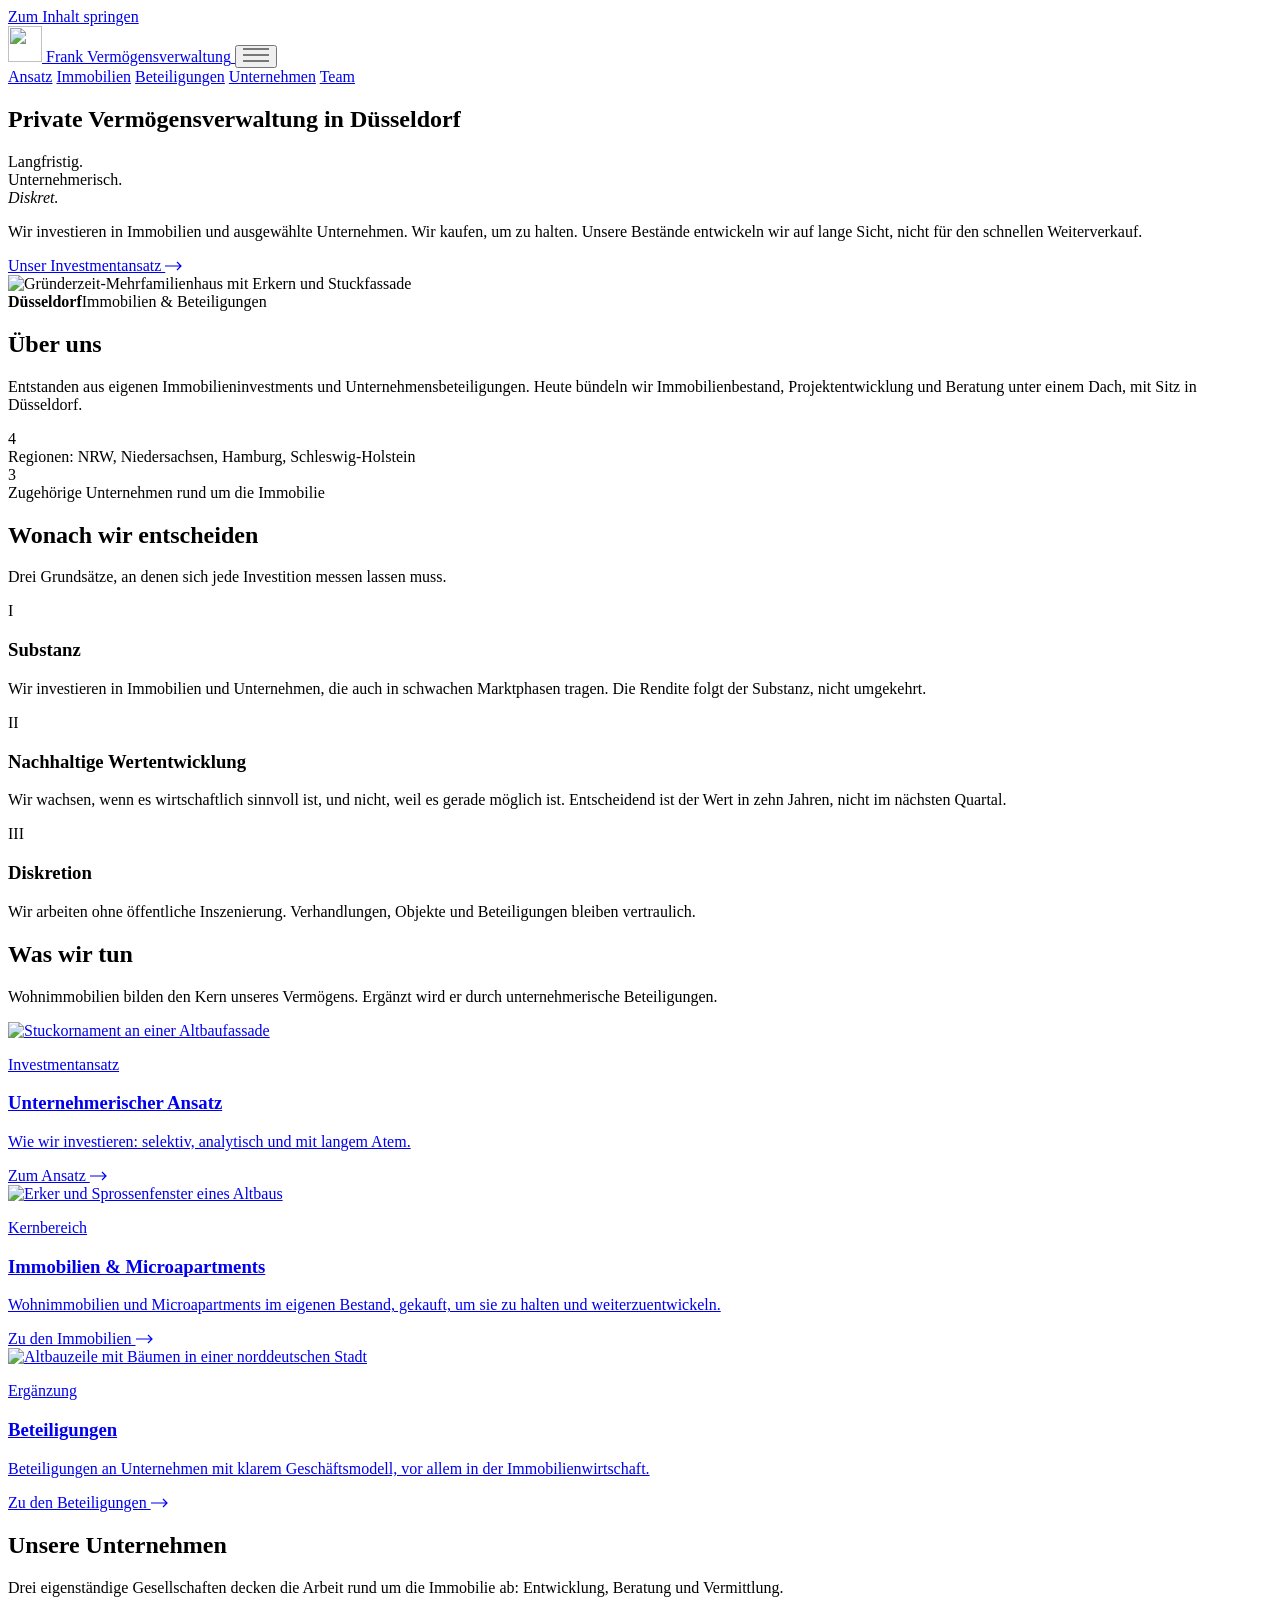
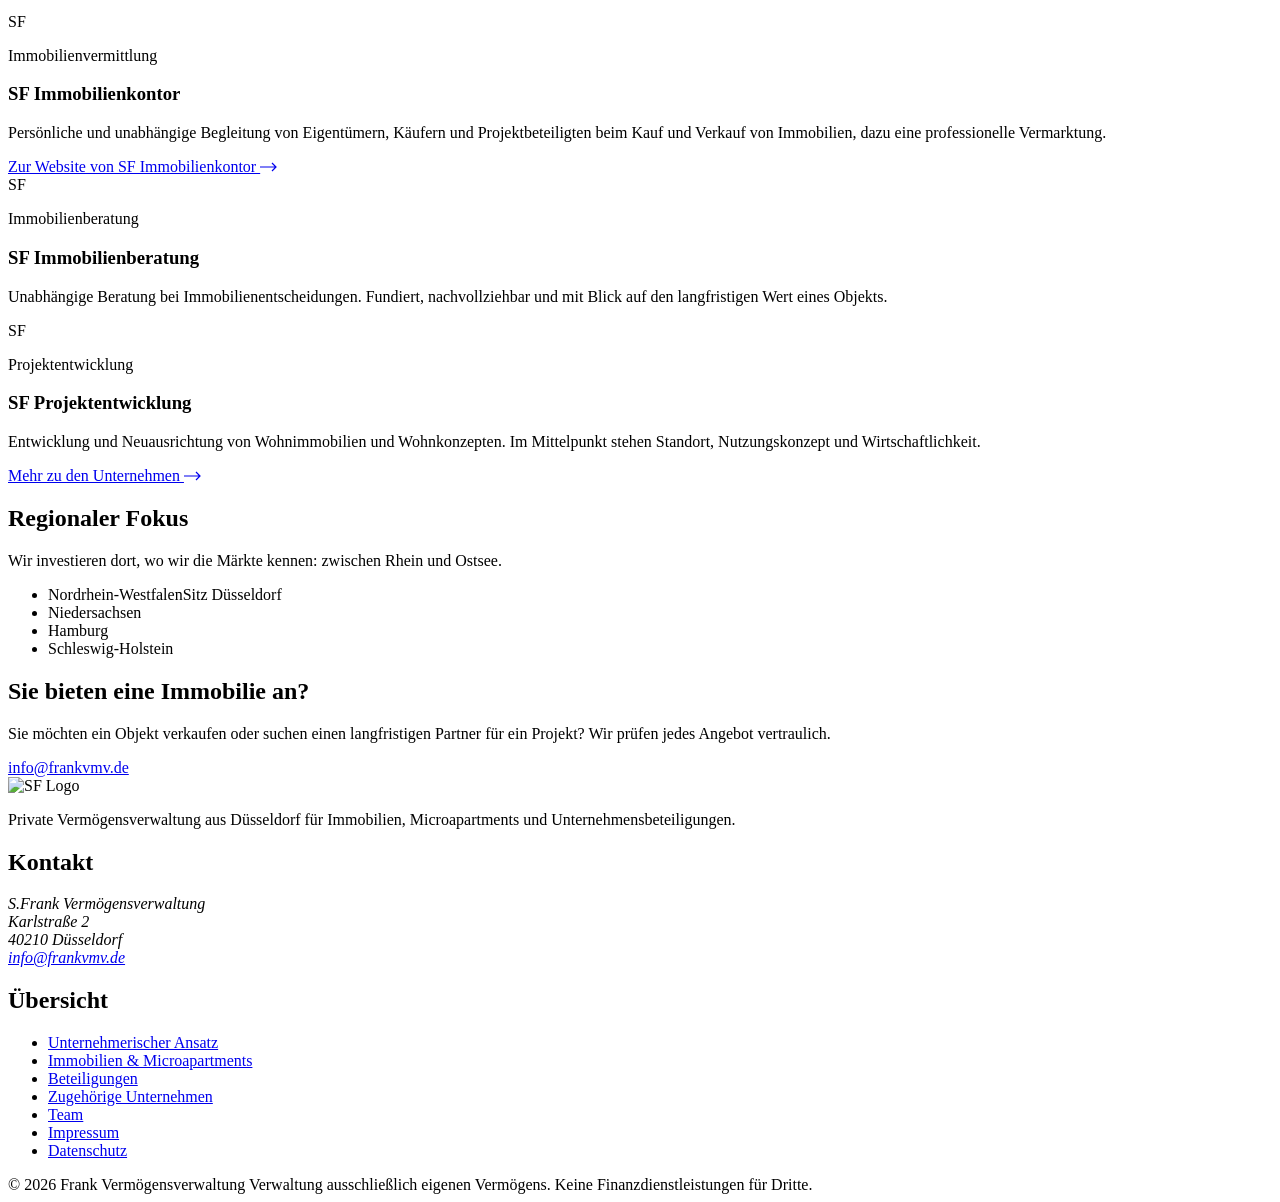
==== index.html @ b0c36eb3 "Add files via upload" ====
<!DOCTYPE html>
<html lang="de">
<head>
  <meta charset="UTF-8">
  <meta name="viewport" content="width=device-width, initial-scale=1">
  <title>Private Vermögensverwaltung Düsseldorf | Frank Vermögensverwaltung</title>
  <meta name="description" content="Private Vermögensverwaltung aus Düsseldorf: Wir investieren langfristig in Immobilien, Microapartments und Beteiligungen in NRW, Hamburg und Norddeutschland.">
  <meta name="robots" content="index, follow">
  <link rel="canonical" href="https://www.frankvmv.de/">
  <meta property="og:type" content="website">
  <meta property="og:locale" content="de_DE">
  <meta property="og:title" content="Private Vermögensverwaltung Düsseldorf | Frank Vermögensverwaltung">
  <meta property="og:description" content="Private Vermögensverwaltung aus Düsseldorf: Wir investieren langfristig in Immobilien, Microapartments und Beteiligungen in NRW, Hamburg und Norddeutschland.">
  <meta property="og:url" content="https://www.frankvmv.de/">
  <meta property="og:image" content="https://www.frankvmv.de/assets/og-image.jpg">
  <meta property="og:site_name" content="Frank Vermögensverwaltung">
  <meta name="twitter:card" content="summary_large_image">
  <link rel="icon" type="image/png" sizes="32x32" href="favicon-32.png">
  <link rel="apple-touch-icon" href="apple-touch-icon.png">
  <meta name="theme-color" content="#f7f4ef">
  <link rel="preload" href="fonts/CormorantGaramond-normal-400-latin.woff2" as="font" type="font/woff2" crossorigin>
  <link rel="preload" href="fonts/WorkSans-normal-300-600-latin.woff2" as="font" type="font/woff2" crossorigin>
  <link rel="stylesheet" href="css/fonts.css">
  <link rel="stylesheet" href="css/style.css">
  <script>document.documentElement.classList.add('js')</script>
<script type="application/ld+json">
{
  "@context": "https://schema.org",
  "@type": "Organization",
  "@id": "https://www.frankvmv.de/#organization",
  "name": "Frank Vermögensverwaltung",
  "legalName": "S.Frank Vermögensverwaltung",
  "url": "https://www.frankvmv.de/",
  "logo": "https://www.frankvmv.de/assets/logo-sf.png",
  "email": "info@frankvmv.de",
  "description": "Private Vermögensverwaltung aus Düsseldorf mit Fokus auf Immobilien, Microapartments und Unternehmensbeteiligungen.",
  "address": {"@type": "PostalAddress", "streetAddress": "Karlstraße 2", "postalCode": "40210", "addressLocality": "Düsseldorf", "addressRegion": "Nordrhein-Westfalen", "addressCountry": "DE"},
  "areaServed": ["Nordrhein-Westfalen", "Niedersachsen", "Hamburg", "Schleswig-Holstein"],
  "founder": {"@type": "Person", "name": "Sebastian Frank", "jobTitle": "Inhaber"},
  "subOrganization": [
    {"@type": "Organization", "name": "SF Immobilienkontor", "url": "https://www.sfimmobilienkontor.de"},
    {"@type": "Organization", "name": "SF Immobilienberatung"},
    {"@type": "Organization", "name": "SF Projektentwicklung"}
  ],
  "knowsAbout": ["Immobilien", "Microapartments", "Wohnimmobilien", "Projektentwicklung", "Unternehmensbeteiligungen"]
}
</script>
</head>
<body>
<a class="skip" href="#inhalt">Zum Inhalt springen</a>
<header class="header">
  <div class="container header__inner">
    <a class="brand" href="index.html" aria-label="Frank Vermögensverwaltung – Startseite">
      <img src="assets/logo-sf.png" alt="" width="34" height="36">
      <span>Frank Vermögensverwaltung</span>
    </a>
    <button class="nav-toggle" aria-controls="nav" aria-expanded="false" aria-label="Menü öffnen">
      <svg width="26" height="14" viewBox="0 0 26 14" fill="none" aria-hidden="true"><path d="M0 1h26M0 7h26M0 13h26" stroke="currentColor" stroke-width="1.2"/></svg>
    </button>
    <nav class="nav" id="nav" aria-label="Hauptnavigation">
        <a href="unternehmerischer-ansatz.html">Ansatz</a>
        <a href="immobilien.html">Immobilien</a>
        <a href="beteiligungen.html">Beteiligungen</a>
        <a href="unternehmen.html">Unternehmen</a>
        <a href="team.html">Team</a>
    </nav>
  </div>
</header>
<main id="inhalt">
<section class="hero">
  <div class="container hero__grid">
    <div>
      <h1 class="eyebrow hero__kicker">Private Vermögensverwaltung in Düsseldorf</h1>
      <p class="hero__title">Langfristig.<br>Unternehmerisch.<br><em>Diskret.</em></p>
      <p class="hero__lead">Wir investieren in Immobilien und ausgewählte Unternehmen. Wir kaufen, um zu halten. Unsere Bestände entwickeln wir auf lange Sicht, nicht für den schnellen Weiterverkauf.</p>
      <a class="link-arrow" href="unternehmerischer-ansatz.html">Unser Investmentansatz <svg width="18" height="10" viewBox="0 0 18 10" fill="none" aria-hidden="true"><path d="M0 5h16M12 1l4 4-4 4" stroke="currentColor" stroke-width="1.2"/></svg></a>
    </div>
    <div class="hero__media">
      <picture><source srcset="assets/fassade.webp" type="image/webp"><img src="assets/fassade.jpg" alt="Gründerzeit-Mehrfamilienhaus mit Erkern und Stuckfassade" width="1400" height="2100" loading="eager" fetchpriority="high" decoding="async"></picture>
      <div class="hero__caption"><strong>Düsseldorf</strong><span>Immobilien &amp; Beteiligungen</span></div>
    </div>
  </div>
</section>

<section class="section section--border">
  <div class="container">
    <div class="split">
      <div class="split__aside"><h2 class="eyebrow">Über uns</h2></div>
      <div class="reveal">
        <p class="statement">Entstanden aus eigenen Immobilieninvestments und Unternehmensbeteiligungen. Heute bündeln wir Immobilienbestand, Projektentwicklung und Beratung unter einem Dach, mit Sitz in Düsseldorf.</p>
        <div class="facts facts--2">
          <div class="fact"><div class="fact__value">4</div><div class="fact__label">Regionen: NRW, Niedersachsen, Hamburg, Schleswig-Holstein</div></div>
          <div class="fact"><div class="fact__value">3</div><div class="fact__label">Zugehörige Unternehmen rund um die Immobilie</div></div>
        </div>
      </div>
    </div>
  </div>
</section>

<section class="section section--offset">
  <div class="container">
    <div class="section-head">
      <h2>Wonach wir entscheiden</h2>
      <p>Drei Grundsätze, an denen sich jede Investition messen lassen muss.</p>
    </div>
    <div class="principles">
      <div class="principle reveal"><span class="principle__no">I</span><h3>Substanz</h3><p>Wir investieren in Immobilien und Unternehmen, die auch in schwachen Marktphasen tragen. Die Rendite folgt der Substanz, nicht umgekehrt.</p></div>
      <div class="principle reveal"><span class="principle__no">II</span><h3>Nachhaltige Wertentwicklung</h3><p>Wir wachsen, wenn es wirtschaftlich sinnvoll ist, und nicht, weil es gerade möglich ist. Entscheidend ist der Wert in zehn Jahren, nicht im nächsten Quartal.</p></div>
      <div class="principle reveal"><span class="principle__no">III</span><h3>Diskretion</h3><p>Wir arbeiten ohne öffentliche Inszenierung. Verhandlungen, Objekte und Beteiligungen bleiben vertraulich.</p></div>
    </div>
  </div>
</section>

<section class="section">
  <div class="container">
    <div class="section-head">
      <h2>Was wir tun</h2>
      <p>Wohnimmobilien bilden den Kern unseres Vermögens. Ergänzt wird er durch unternehmerische Beteiligungen.</p>
    </div>
    <div class="areas">
      <a class="area reveal" href="unternehmerischer-ansatz.html">
        <div class="area__img"><picture><source srcset="assets/detail-ornament.webp" type="image/webp"><img src="assets/detail-ornament.jpg" alt="Stuckornament an einer Altbaufassade" width="1100" height="1375" loading="lazy" decoding="async"></picture></div>
        <p class="area__meta">Investmentansatz</p>
        <h3>Unternehmerischer Ansatz</h3>
        <p>Wie wir investieren: selektiv, analytisch und mit langem Atem.</p>
        <span class="link-arrow">Zum Ansatz <svg width="18" height="10" viewBox="0 0 18 10" fill="none" aria-hidden="true"><path d="M0 5h16M12 1l4 4-4 4" stroke="currentColor" stroke-width="1.2"/></svg></span>
      </a>
      <a class="area reveal" href="immobilien.html">
        <div class="area__img"><picture><source srcset="assets/detail-erker.webp" type="image/webp"><img src="assets/detail-erker.jpg" alt="Erker und Sprossenfenster eines Altbaus" width="1100" height="1375" loading="lazy" decoding="async"></picture></div>
        <p class="area__meta">Kernbereich</p>
        <h3>Immobilien &amp; Microapartments</h3>
        <p>Wohnimmobilien und Microapartments im eigenen Bestand, gekauft, um sie zu halten und weiterzuentwickeln.</p>
        <span class="link-arrow">Zu den Immobilien <svg width="18" height="10" viewBox="0 0 18 10" fill="none" aria-hidden="true"><path d="M0 5h16M12 1l4 4-4 4" stroke="currentColor" stroke-width="1.2"/></svg></span>
      </a>
      <a class="area reveal" href="beteiligungen.html">
        <div class="area__img"><picture><source srcset="assets/detail-baum.webp" type="image/webp"><img src="assets/detail-baum.jpg" alt="Altbauzeile mit Bäumen in einer norddeutschen Stadt" width="900" height="1560" loading="lazy" decoding="async"></picture></div>
        <p class="area__meta">Ergänzung</p>
        <h3>Beteiligungen</h3>
        <p>Beteiligungen an Unternehmen mit klarem Geschäftsmodell, vor allem in der Immobilienwirtschaft.</p>
        <span class="link-arrow">Zu den Beteiligungen <svg width="18" height="10" viewBox="0 0 18 10" fill="none" aria-hidden="true"><path d="M0 5h16M12 1l4 4-4 4" stroke="currentColor" stroke-width="1.2"/></svg></span>
      </a>
    </div>
  </div>
</section>

<section class="section section--offset">
  <div class="container">
    <div class="section-head">
      <h2>Unsere Unternehmen</h2>
      <p>Drei eigenständige Gesellschaften decken die Arbeit rund um die Immobilie ab: Entwicklung, Beratung und Vermittlung.</p>
    </div>
    <div class="companies">
      <article class="company reveal">
        <div class="company__mark" aria-hidden="true">SF</div>
        <p class="company__field">Immobilienvermittlung</p>
        <h3>SF Immobilienkontor</h3>
        <p>Persönliche und unabhängige Begleitung von Eigentümern, Käufern und Projektbeteiligten beim Kauf und Verkauf von Immobilien, dazu eine professionelle Vermarktung.</p>
        <a class="link-arrow" style="margin-top:var(--space-6);align-self:flex-start" href="https://www.sfimmobilienkontor.de" target="_blank" rel="noopener">Zur Website von SF Immobilienkontor <svg width="18" height="10" viewBox="0 0 18 10" fill="none" aria-hidden="true"><path d="M0 5h16M12 1l4 4-4 4" stroke="currentColor" stroke-width="1.2"/></svg></a>
      </article>
      <article class="company reveal">
        <div class="company__mark" aria-hidden="true">SF</div>
        <p class="company__field">Immobilienberatung</p>
        <h3>SF Immobilienberatung</h3>
        <p>Unabhängige Beratung bei Immobilienentscheidungen. Fundiert, nachvollziehbar und mit Blick auf den langfristigen Wert eines Objekts.</p>
      </article>
      <article class="company reveal">
        <div class="company__mark" aria-hidden="true">SF</div>
        <p class="company__field">Projektentwicklung</p>
        <h3>SF Projektentwicklung</h3>
        <p>Entwicklung und Neuausrichtung von Wohnimmobilien und Wohnkonzepten. Im Mittelpunkt stehen Standort, Nutzungskonzept und Wirtschaftlichkeit.</p>
      </article>
    </div>
    <p style="margin-top:var(--space-10)"><a class="link-arrow" href="unternehmen.html">Mehr zu den Unternehmen <svg width="18" height="10" viewBox="0 0 18 10" fill="none" aria-hidden="true"><path d="M0 5h16M12 1l4 4-4 4" stroke="currentColor" stroke-width="1.2"/></svg></a></p>
  </div>
</section>

<section class="section">
  <div class="container">
    <div class="split">
      <div class="split__aside"><div class="sticky"><h2 class="eyebrow">Regionaler Fokus</h2><p class="statement" style="font-size:var(--text-lg)">Wir investieren dort, wo wir die Märkte kennen: zwischen Rhein und Ostsee.</p></div></div>
      <ul class="regions reveal">
        <li><span>Nordrhein-Westfalen</span><span>Sitz Düsseldorf</span></li>
        <li><span>Niedersachsen</span><span></span></li>
        <li><span>Hamburg</span><span></span></li>
        <li><span>Schleswig-Holstein</span><span></span></li>
      </ul>
    </div>
  </div>
</section>

<section class="section section--ink">
  <div class="container cta">
    <div>
      <h2>Sie bieten eine Immobilie an?</h2>
      <p>Sie möchten ein Objekt verkaufen oder suchen einen langfristigen Partner für ein Projekt? Wir prüfen jedes Angebot vertraulich.</p>
    </div>
    <a class="btn" href="mailto:info@frankvmv.de?subject=Immobilienangebot">info@frankvmv.de</a>
  </div>
</section>
</main>
<footer class="footer">
  <div class="container">
    <div class="footer__top">
      <div class="footer__brand">
        <img src="assets/logo-sf-white.png" alt="SF Logo" width="46" height="49">
        <p>Private Vermögensverwaltung aus Düsseldorf für Immobilien, Microapartments und Unternehmensbeteiligungen.</p>
      </div>
      <div>
        <h2>Kontakt</h2>
        <address>S.Frank Vermögensverwaltung<br>Karlstraße 2<br>40210 Düsseldorf<br><a href="mailto:info@frankvmv.de">info@frankvmv.de</a></address>
      </div>
      <div>
        <h2>Übersicht</h2>
        <ul>
          <li><a href="unternehmerischer-ansatz.html">Unternehmerischer Ansatz</a></li>
          <li><a href="immobilien.html">Immobilien &amp; Microapartments</a></li>
          <li><a href="beteiligungen.html">Beteiligungen</a></li>
          <li><a href="unternehmen.html">Zugehörige Unternehmen</a></li>
          <li><a href="team.html">Team</a></li>
          <li><a href="impressum.html">Impressum</a></li>
          <li><a href="datenschutz.html">Datenschutz</a></li>
        </ul>
      </div>
    </div>
    <div class="footer__bottom">
      <span>© 2026 Frank Vermögensverwaltung</span>
      <span>Verwaltung ausschließlich eigenen Vermögens. Keine Finanzdienstleistungen für Dritte.</span>
    </div>
  </div>
</footer>
<script src="js/main.js" defer></script>
</body>
</html>
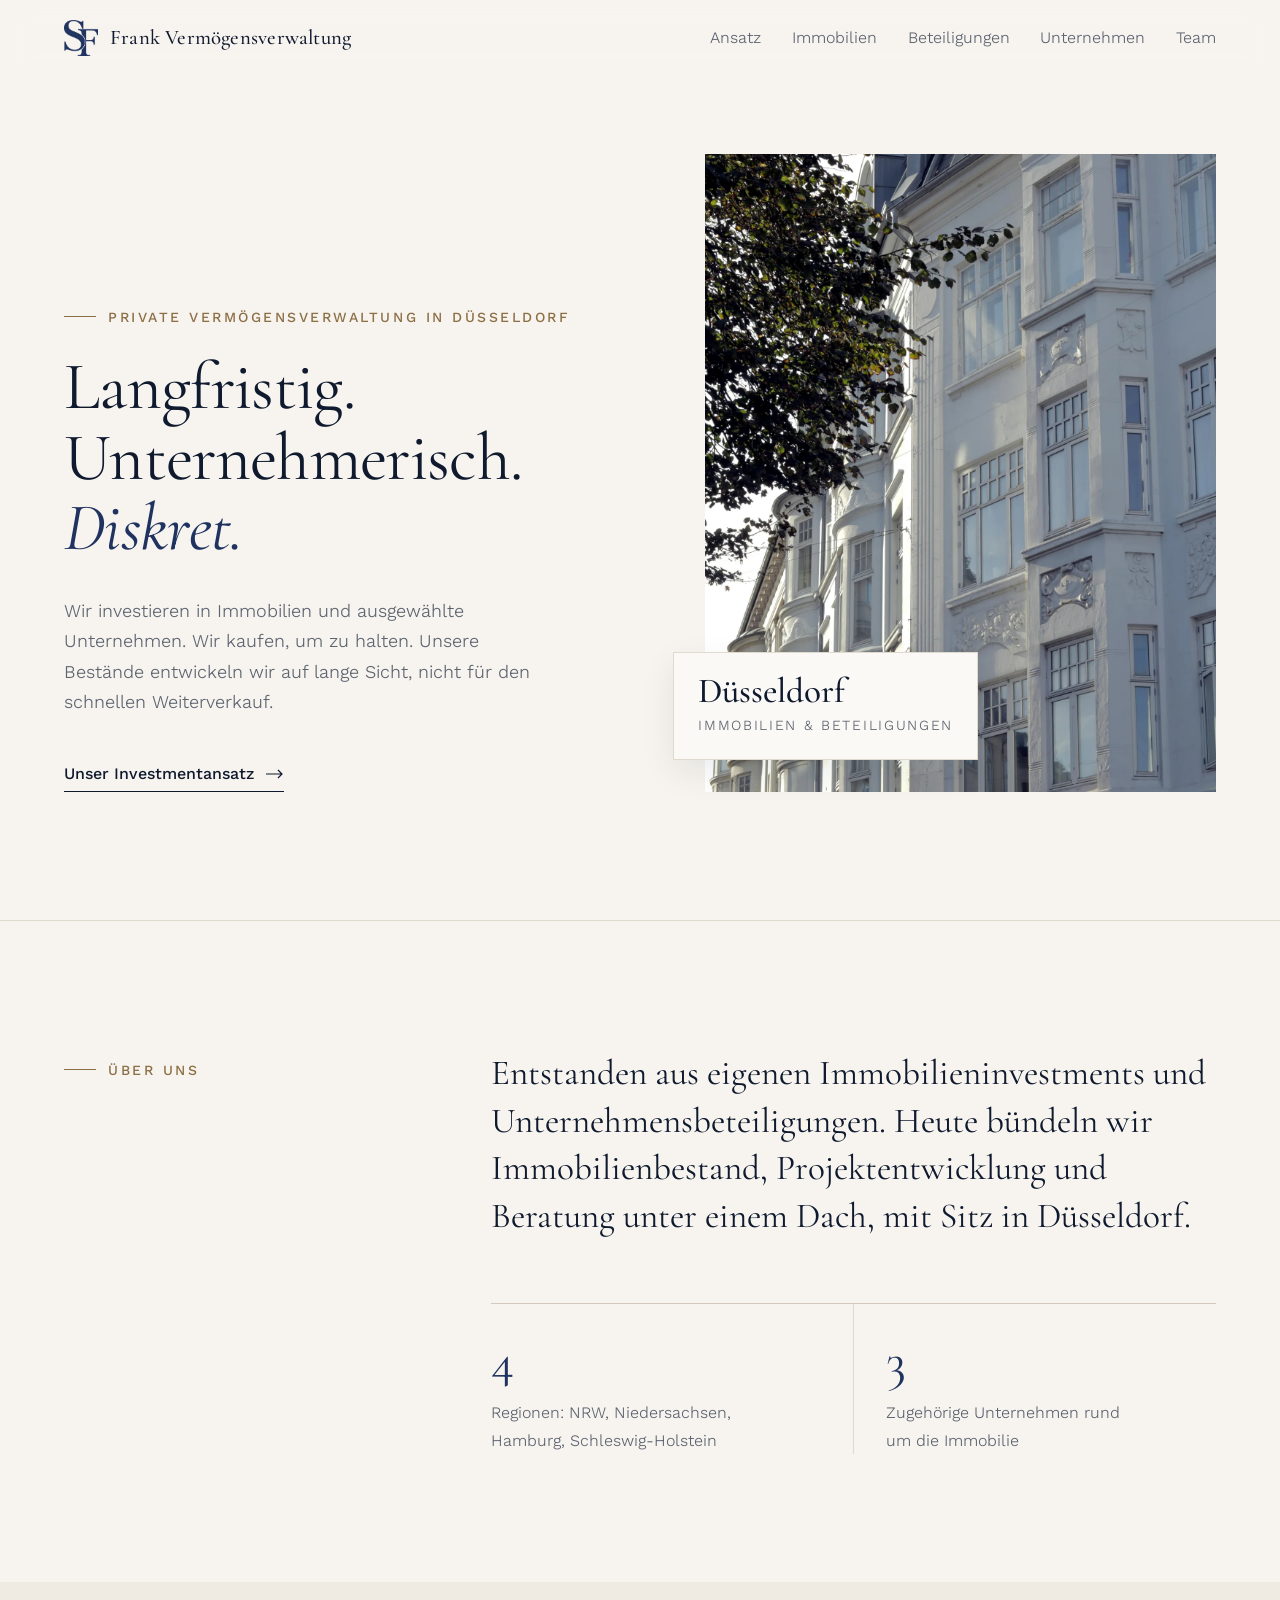
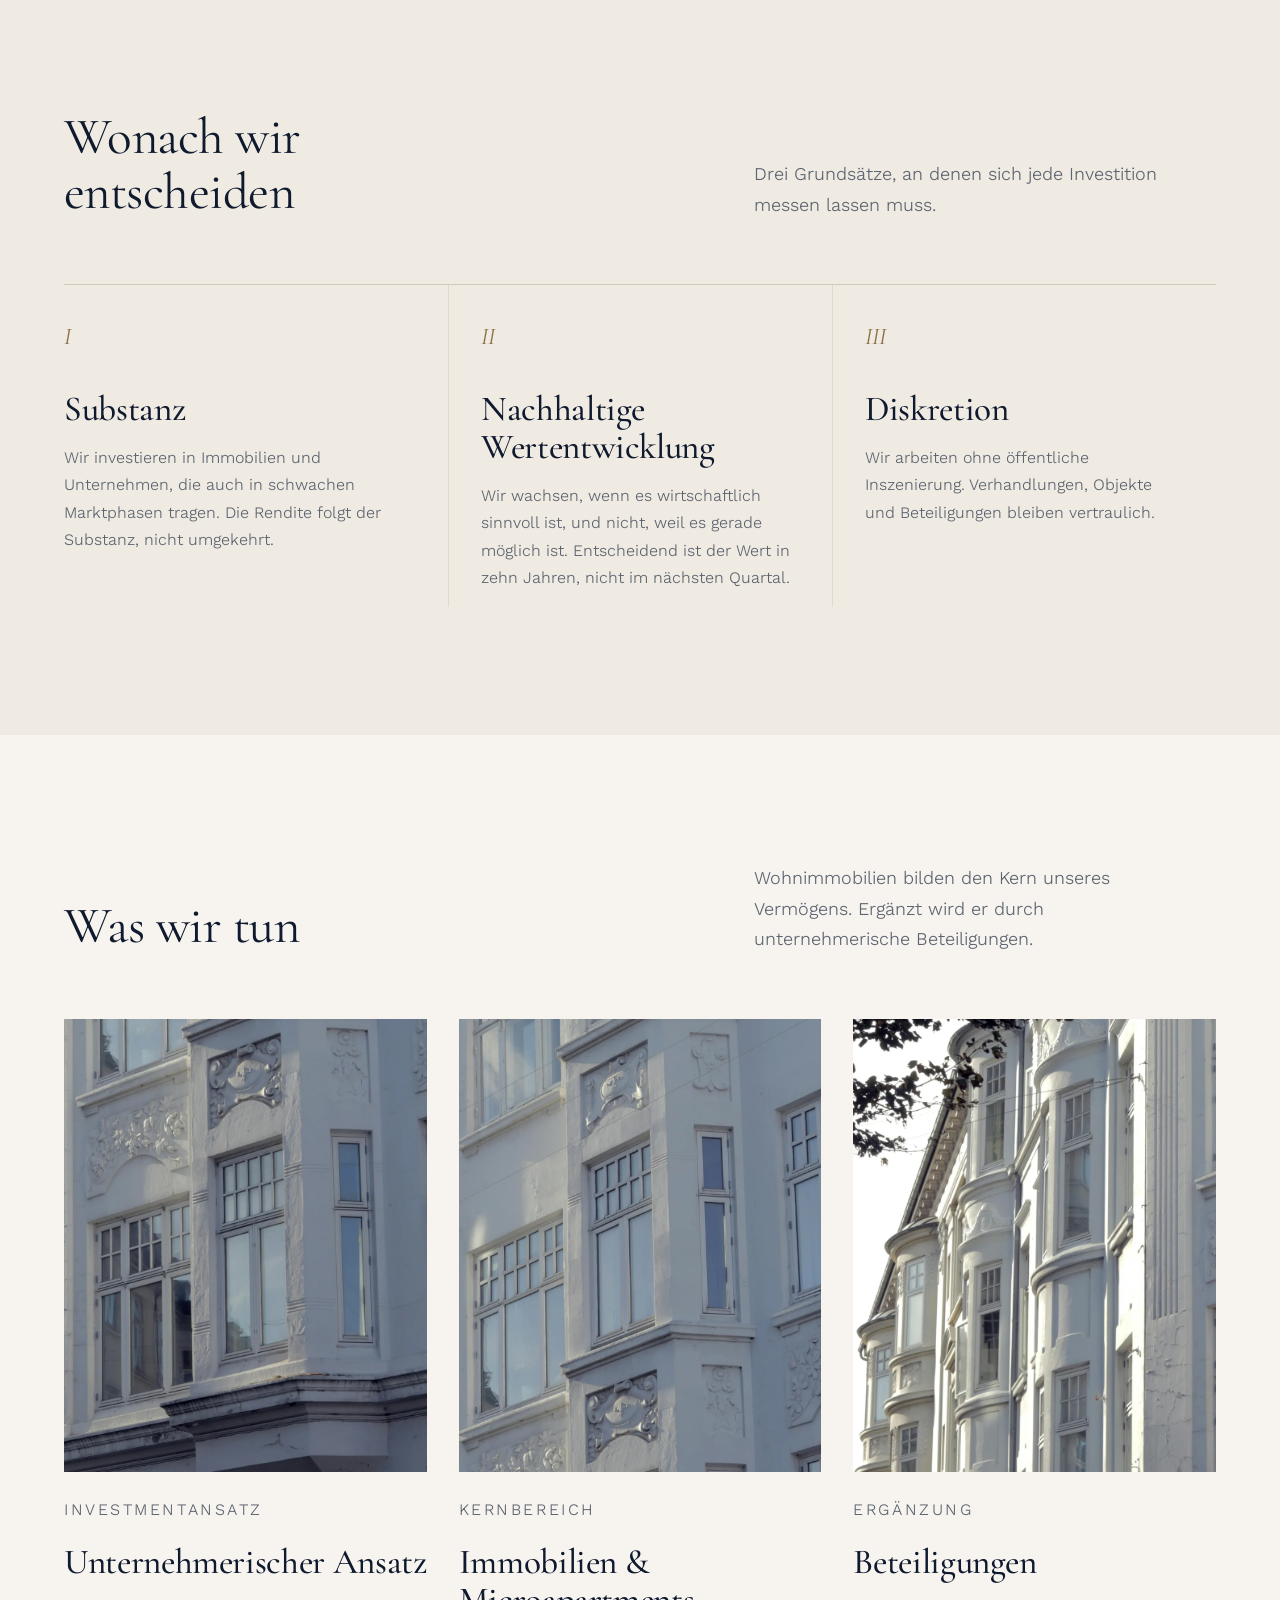
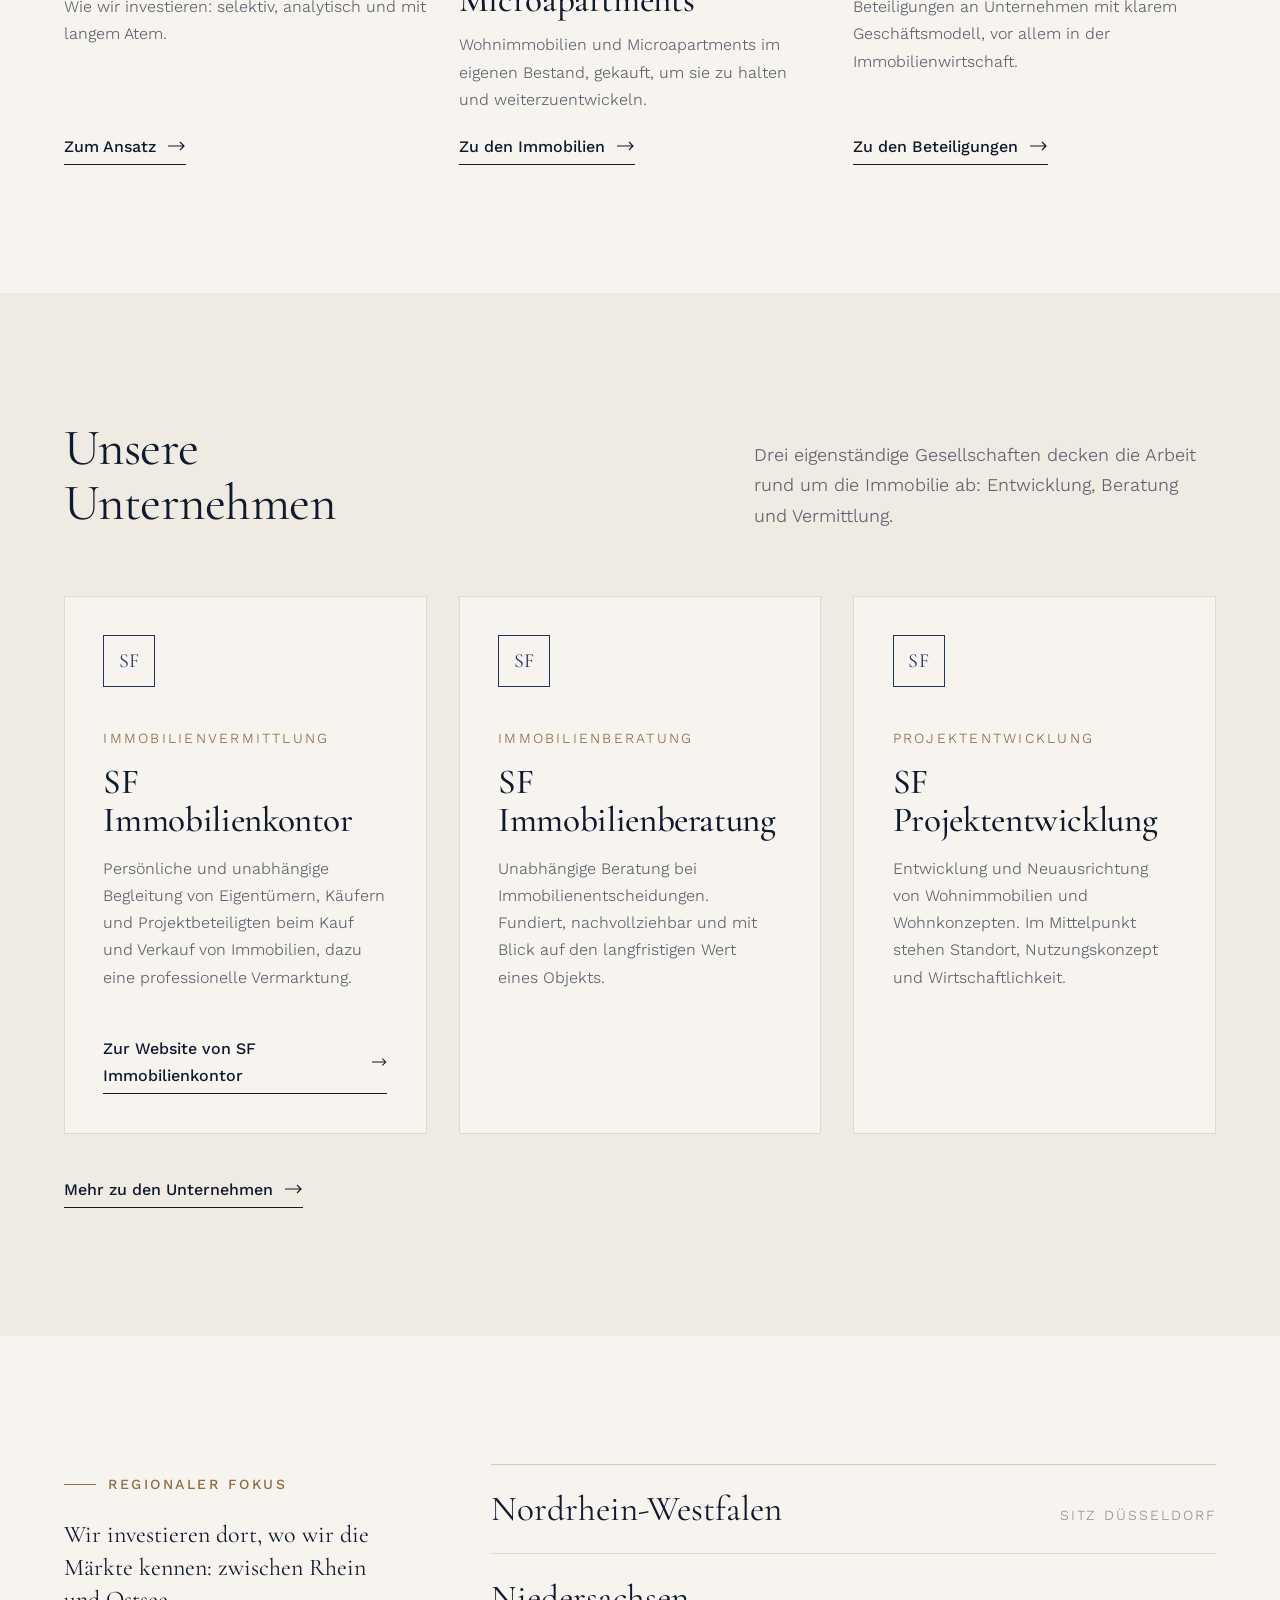
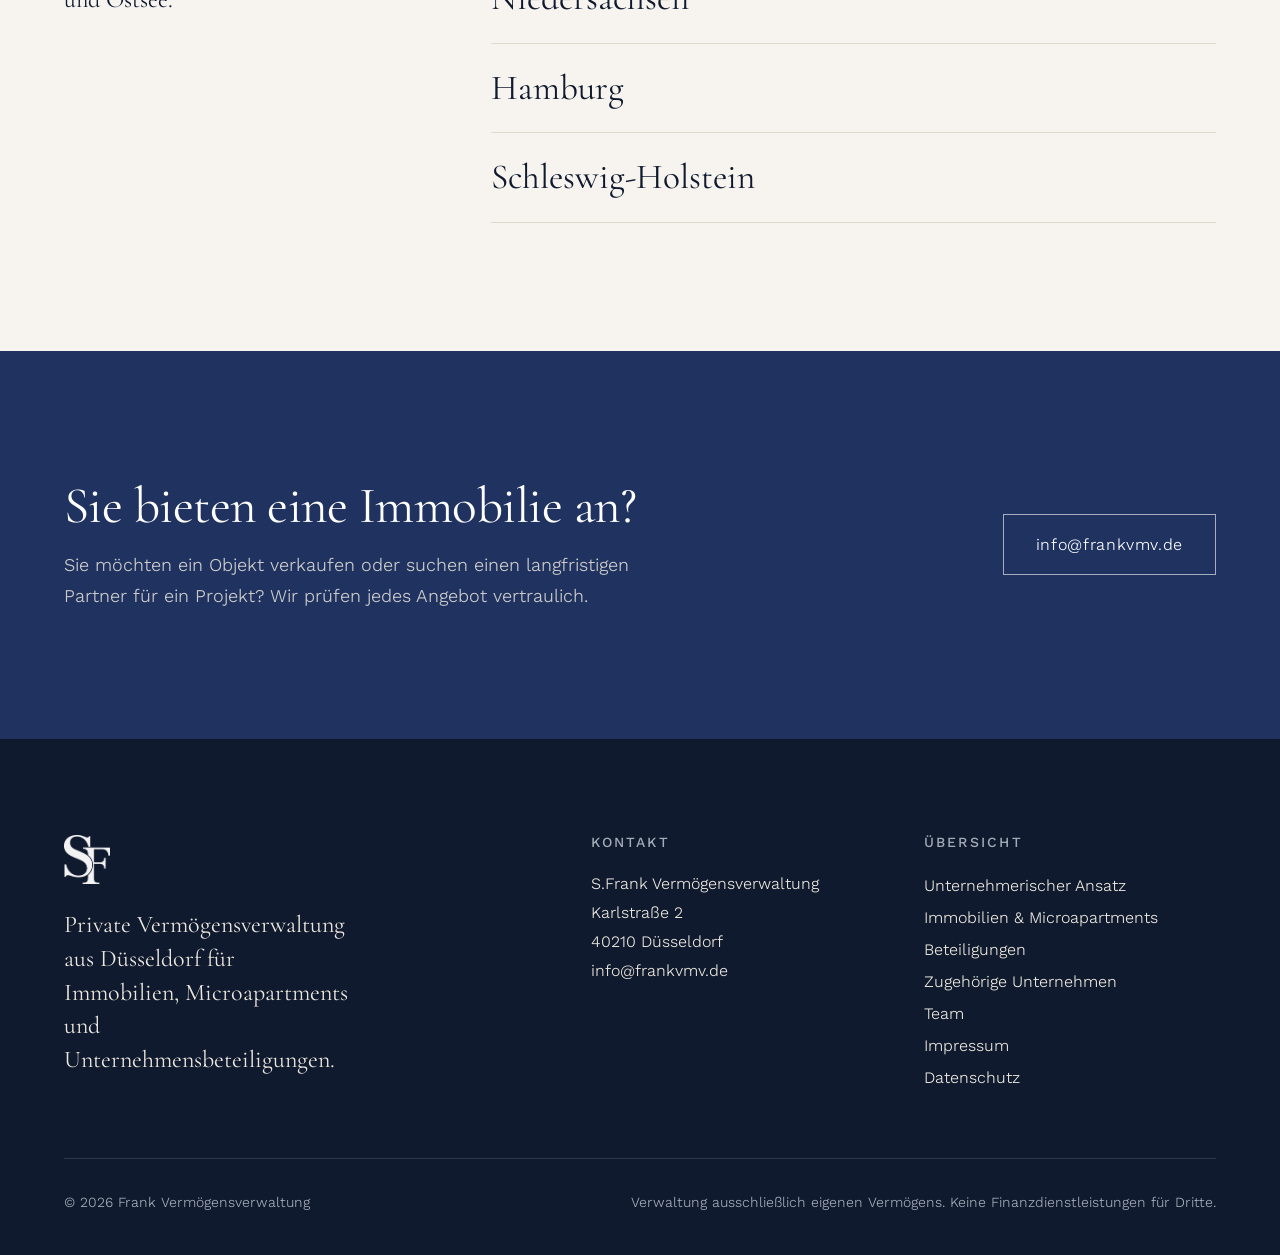
==== commit cd3ad9fa: "Add files via upload" ====
--- a/index.html
+++ b/index.html
@@ -12,16 +12,16 @@
   <meta property="og:title" content="Private Vermögensverwaltung Düsseldorf | Frank Vermögensverwaltung">
   <meta property="og:description" content="Private Vermögensverwaltung aus Düsseldorf: Wir investieren langfristig in Immobilien, Microapartments und Beteiligungen in NRW, Hamburg und Norddeutschland.">
   <meta property="og:url" content="https://www.frankvmv.de/">
-  <meta property="og:image" content="https://www.frankvmv.de/assets/og-image.jpg">
+  <meta property="og:image" content="https://www.frankvmv.de/og-image.jpg">
   <meta property="og:site_name" content="Frank Vermögensverwaltung">
   <meta name="twitter:card" content="summary_large_image">
   <link rel="icon" type="image/png" sizes="32x32" href="favicon-32.png">
   <link rel="apple-touch-icon" href="apple-touch-icon.png">
   <meta name="theme-color" content="#f7f4ef">
-  <link rel="preload" href="fonts/CormorantGaramond-normal-400-latin.woff2" as="font" type="font/woff2" crossorigin>
-  <link rel="preload" href="fonts/WorkSans-normal-300-600-latin.woff2" as="font" type="font/woff2" crossorigin>
-  <link rel="stylesheet" href="css/fonts.css">
-  <link rel="stylesheet" href="css/style.css">
+  <link rel="preload" href="CormorantGaramond-normal-400-latin.woff2" as="font" type="font/woff2" crossorigin>
+  <link rel="preload" href="WorkSans-normal-300-600-latin.woff2" as="font" type="font/woff2" crossorigin>
+  <link rel="stylesheet" href="fonts.css">
+  <link rel="stylesheet" href="style.css">
   <script>document.documentElement.classList.add('js')</script>
 <script type="application/ld+json">
 {
@@ -31,7 +31,7 @@
   "name": "Frank Vermögensverwaltung",
   "legalName": "S.Frank Vermögensverwaltung",
   "url": "https://www.frankvmv.de/",
-  "logo": "https://www.frankvmv.de/assets/logo-sf.png",
+  "logo": "https://www.frankvmv.de/logo-sf.png",
   "email": "info@frankvmv.de",
   "description": "Private Vermögensverwaltung aus Düsseldorf mit Fokus auf Immobilien, Microapartments und Unternehmensbeteiligungen.",
   "address": {"@type": "PostalAddress", "streetAddress": "Karlstraße 2", "postalCode": "40210", "addressLocality": "Düsseldorf", "addressRegion": "Nordrhein-Westfalen", "addressCountry": "DE"},
@@ -51,7 +51,7 @@
 <header class="header">
   <div class="container header__inner">
     <a class="brand" href="index.html" aria-label="Frank Vermögensverwaltung – Startseite">
-      <img src="assets/logo-sf.png" alt="" width="34" height="36">
+      <img src="logo-sf.png" alt="" width="34" height="36">
       <span>Frank Vermögensverwaltung</span>
     </a>
     <button class="nav-toggle" aria-controls="nav" aria-expanded="false" aria-label="Menü öffnen">
@@ -76,7 +76,7 @@
       <a class="link-arrow" href="unternehmerischer-ansatz.html">Unser Investmentansatz <svg width="18" height="10" viewBox="0 0 18 10" fill="none" aria-hidden="true"><path d="M0 5h16M12 1l4 4-4 4" stroke="currentColor" stroke-width="1.2"/></svg></a>
     </div>
     <div class="hero__media">
-      <picture><source srcset="assets/fassade.webp" type="image/webp"><img src="assets/fassade.jpg" alt="Gründerzeit-Mehrfamilienhaus mit Erkern und Stuckfassade" width="1400" height="2100" loading="eager" fetchpriority="high" decoding="async"></picture>
+      <picture><source srcset="fassade.webp" type="image/webp"><img src="fassade.jpg" alt="Gründerzeit-Mehrfamilienhaus mit Erkern und Stuckfassade" width="1400" height="2100" loading="eager" fetchpriority="high" decoding="async"></picture>
       <div class="hero__caption"><strong>Düsseldorf</strong><span>Immobilien &amp; Beteiligungen</span></div>
     </div>
   </div>
@@ -119,21 +119,21 @@
     </div>
     <div class="areas">
       <a class="area reveal" href="unternehmerischer-ansatz.html">
-        <div class="area__img"><picture><source srcset="assets/detail-ornament.webp" type="image/webp"><img src="assets/detail-ornament.jpg" alt="Stuckornament an einer Altbaufassade" width="1100" height="1375" loading="lazy" decoding="async"></picture></div>
+        <div class="area__img"><picture><source srcset="detail-ornament.webp" type="image/webp"><img src="detail-ornament.jpg" alt="Stuckornament an einer Altbaufassade" width="1100" height="1375" loading="lazy" decoding="async"></picture></div>
         <p class="area__meta">Investmentansatz</p>
         <h3>Unternehmerischer Ansatz</h3>
         <p>Wie wir investieren: selektiv, analytisch und mit langem Atem.</p>
         <span class="link-arrow">Zum Ansatz <svg width="18" height="10" viewBox="0 0 18 10" fill="none" aria-hidden="true"><path d="M0 5h16M12 1l4 4-4 4" stroke="currentColor" stroke-width="1.2"/></svg></span>
       </a>
       <a class="area reveal" href="immobilien.html">
-        <div class="area__img"><picture><source srcset="assets/detail-erker.webp" type="image/webp"><img src="assets/detail-erker.jpg" alt="Erker und Sprossenfenster eines Altbaus" width="1100" height="1375" loading="lazy" decoding="async"></picture></div>
+        <div class="area__img"><picture><source srcset="detail-erker.webp" type="image/webp"><img src="detail-erker.jpg" alt="Erker und Sprossenfenster eines Altbaus" width="1100" height="1375" loading="lazy" decoding="async"></picture></div>
         <p class="area__meta">Kernbereich</p>
         <h3>Immobilien &amp; Microapartments</h3>
         <p>Wohnimmobilien und Microapartments im eigenen Bestand, gekauft, um sie zu halten und weiterzuentwickeln.</p>
         <span class="link-arrow">Zu den Immobilien <svg width="18" height="10" viewBox="0 0 18 10" fill="none" aria-hidden="true"><path d="M0 5h16M12 1l4 4-4 4" stroke="currentColor" stroke-width="1.2"/></svg></span>
       </a>
       <a class="area reveal" href="beteiligungen.html">
-        <div class="area__img"><picture><source srcset="assets/detail-baum.webp" type="image/webp"><img src="assets/detail-baum.jpg" alt="Altbauzeile mit Bäumen in einer norddeutschen Stadt" width="900" height="1560" loading="lazy" decoding="async"></picture></div>
+        <div class="area__img"><picture><source srcset="detail-baum.webp" type="image/webp"><img src="detail-baum.jpg" alt="Altbauzeile mit Bäumen in einer norddeutschen Stadt" width="900" height="1560" loading="lazy" decoding="async"></picture></div>
         <p class="area__meta">Ergänzung</p>
         <h3>Beteiligungen</h3>
         <p>Beteiligungen an Unternehmen mit klarem Geschäftsmodell, vor allem in der Immobilienwirtschaft.</p>
@@ -202,7 +202,7 @@
   <div class="container">
     <div class="footer__top">
       <div class="footer__brand">
-        <img src="assets/logo-sf-white.png" alt="SF Logo" width="46" height="49">
+        <img src="logo-sf-white.png" alt="SF Logo" width="46" height="49">
         <p>Private Vermögensverwaltung aus Düsseldorf für Immobilien, Microapartments und Unternehmensbeteiligungen.</p>
       </div>
       <div>
@@ -228,6 +228,6 @@
     </div>
   </div>
 </footer>
-<script src="js/main.js" defer></script>
+<script src="main.js" defer></script>
 </body>
 </html>
--- a/fonts.css
+++ b/fonts.css
@@ -0,0 +1,80 @@
+@font-face {
+  font-family: 'Cormorant Garamond';
+  font-style: italic;
+  font-weight: 400;
+  font-display: swap;
+  src: url(CormorantGaramond-italic-400-latin-ext.woff2) format('woff2');
+  unicode-range: U+0100-02BA, U+02BD-02C5, U+02C7-02CC, U+02CE-02D7, U+02DD-02FF, U+0304, U+0308, U+0329, U+1D00-1DBF, U+1E00-1E9F, U+1EF2-1EFF, U+2020, U+20A0-20AB, U+20AD-20C4, U+2113, U+2C60-2C7F, U+A720-A7FF;
+}
+@font-face {
+  font-family: 'Cormorant Garamond';
+  font-style: italic;
+  font-weight: 400;
+  font-display: swap;
+  src: url(CormorantGaramond-italic-400-latin.woff2) format('woff2');
+  unicode-range: U+0000-00FF, U+0131, U+0152-0153, U+02BB-02BC, U+02C6, U+02DA, U+02DC, U+0304, U+0308, U+0329, U+2000-206F, U+20AC, U+2122, U+2191, U+2193, U+2212, U+2215, U+FEFF, U+FFFD;
+}
+@font-face {
+  font-family: 'Cormorant Garamond';
+  font-style: normal;
+  font-weight: 400;
+  font-display: swap;
+  src: url(CormorantGaramond-normal-400-latin-ext.woff2) format('woff2');
+  unicode-range: U+0100-02BA, U+02BD-02C5, U+02C7-02CC, U+02CE-02D7, U+02DD-02FF, U+0304, U+0308, U+0329, U+1D00-1DBF, U+1E00-1E9F, U+1EF2-1EFF, U+2020, U+20A0-20AB, U+20AD-20C4, U+2113, U+2C60-2C7F, U+A720-A7FF;
+}
+@font-face {
+  font-family: 'Cormorant Garamond';
+  font-style: normal;
+  font-weight: 400;
+  font-display: swap;
+  src: url(CormorantGaramond-normal-400-latin.woff2) format('woff2');
+  unicode-range: U+0000-00FF, U+0131, U+0152-0153, U+02BB-02BC, U+02C6, U+02DA, U+02DC, U+0304, U+0308, U+0329, U+2000-206F, U+20AC, U+2122, U+2191, U+2193, U+2212, U+2215, U+FEFF, U+FFFD;
+}
+@font-face {
+  font-family: 'Cormorant Garamond';
+  font-style: normal;
+  font-weight: 500;
+  font-display: swap;
+  src: url(CormorantGaramond-normal-500-latin-ext.woff2) format('woff2');
+  unicode-range: U+0100-02BA, U+02BD-02C5, U+02C7-02CC, U+02CE-02D7, U+02DD-02FF, U+0304, U+0308, U+0329, U+1D00-1DBF, U+1E00-1E9F, U+1EF2-1EFF, U+2020, U+20A0-20AB, U+20AD-20C4, U+2113, U+2C60-2C7F, U+A720-A7FF;
+}
+@font-face {
+  font-family: 'Cormorant Garamond';
+  font-style: normal;
+  font-weight: 500;
+  font-display: swap;
+  src: url(CormorantGaramond-normal-500-latin.woff2) format('woff2');
+  unicode-range: U+0000-00FF, U+0131, U+0152-0153, U+02BB-02BC, U+02C6, U+02DA, U+02DC, U+0304, U+0308, U+0329, U+2000-206F, U+20AC, U+2122, U+2191, U+2193, U+2212, U+2215, U+FEFF, U+FFFD;
+}
+@font-face {
+  font-family: 'Cormorant Garamond';
+  font-style: normal;
+  font-weight: 600;
+  font-display: swap;
+  src: url(CormorantGaramond-normal-600-latin-ext.woff2) format('woff2');
+  unicode-range: U+0100-02BA, U+02BD-02C5, U+02C7-02CC, U+02CE-02D7, U+02DD-02FF, U+0304, U+0308, U+0329, U+1D00-1DBF, U+1E00-1E9F, U+1EF2-1EFF, U+2020, U+20A0-20AB, U+20AD-20C4, U+2113, U+2C60-2C7F, U+A720-A7FF;
+}
+@font-face {
+  font-family: 'Cormorant Garamond';
+  font-style: normal;
+  font-weight: 600;
+  font-display: swap;
+  src: url(CormorantGaramond-normal-600-latin.woff2) format('woff2');
+  unicode-range: U+0000-00FF, U+0131, U+0152-0153, U+02BB-02BC, U+02C6, U+02DA, U+02DC, U+0304, U+0308, U+0329, U+2000-206F, U+20AC, U+2122, U+2191, U+2193, U+2212, U+2215, U+FEFF, U+FFFD;
+}
+@font-face {
+  font-family: 'Work Sans';
+  font-style: normal;
+  font-weight: 300 600;
+  font-display: swap;
+  src: url(WorkSans-normal-300-600-latin-ext.woff2) format('woff2');
+  unicode-range: U+0100-02BA, U+02BD-02C5, U+02C7-02CC, U+02CE-02D7, U+02DD-02FF, U+0304, U+0308, U+0329, U+1D00-1DBF, U+1E00-1E9F, U+1EF2-1EFF, U+2020, U+20A0-20AB, U+20AD-20C4, U+2113, U+2C60-2C7F, U+A720-A7FF;
+}
+@font-face {
+  font-family: 'Work Sans';
+  font-style: normal;
+  font-weight: 300 600;
+  font-display: swap;
+  src: url(WorkSans-normal-300-600-latin.woff2) format('woff2');
+  unicode-range: U+0000-00FF, U+0131, U+0152-0153, U+02BB-02BC, U+02C6, U+02DA, U+02DC, U+0304, U+0308, U+0329, U+2000-206F, U+20AC, U+2122, U+2191, U+2193, U+2212, U+2215, U+FEFF, U+FFFD;
+}
--- a/style.css
+++ b/style.css
@@ -0,0 +1,303 @@
+/* Frank Vermögensverwaltung — Design System */
+:root {
+  --text-xs: clamp(0.75rem, 0.7rem + 0.25vw, 0.875rem);
+  --text-sm: clamp(0.875rem, 0.8rem + 0.35vw, 1rem);
+  --text-base: clamp(1rem, 0.95rem + 0.25vw, 1.125rem);
+  --text-lg: clamp(1.125rem, 1rem + 0.75vw, 1.5rem);
+  --text-xl: clamp(1.5rem, 1.2rem + 1.25vw, 2.25rem);
+  --text-2xl: clamp(2rem, 1.2rem + 2.5vw, 3.5rem);
+  --text-3xl: clamp(2.5rem, 1rem + 4vw, 5rem);
+
+  --space-1: .25rem; --space-2: .5rem; --space-3: .75rem; --space-4: 1rem;
+  --space-5: 1.25rem; --space-6: 1.5rem; --space-8: 2rem; --space-10: 2.5rem;
+  --space-12: 3rem; --space-16: 4rem; --space-20: 5rem; --space-24: 6rem; --space-32: 8rem;
+
+  /* Palette: warmes Papier, Tinte, Logo-Navy */
+  --color-bg: #f7f4ef;
+  --color-surface: #fbf9f6;
+  --color-surface-offset: #efeae2;
+  --color-divider: #e0d9cd;
+  --color-border: #d3cabb;
+  --color-text: #17202e;
+  --color-text-muted: #5d6470;
+  --color-text-faint: #9096a0;
+  --color-primary: #203360;
+  --color-primary-hover: #15234a;
+  --color-ink: #0f1a2e;
+  --color-on-ink: #ece7de;
+  --color-on-ink-muted: #a4abb8;
+  --color-brass: #8c6f45;
+
+  --font-display: 'Cormorant Garamond', 'Times New Roman', serif;
+  --font-body: 'Work Sans', 'Helvetica Neue', sans-serif;
+
+  --content-narrow: 680px;
+  --content-default: 1040px;
+  --content-wide: 1280px;
+  --gutter: clamp(var(--space-5), 5vw, var(--space-16));
+  --section: clamp(var(--space-16), 10vw, var(--space-32));
+  --ease: cubic-bezier(0.16, 1, 0.3, 1);
+}
+
+*, *::before, *::after { box-sizing: border-box; }
+html { -webkit-text-size-adjust: 100%; scroll-behavior: smooth; }
+body {
+  margin: 0;
+  background: var(--color-bg);
+  color: var(--color-text);
+  font-family: var(--font-body);
+  font-size: var(--text-base);
+  font-weight: 350;
+  line-height: 1.7;
+  -webkit-font-smoothing: antialiased;
+  text-rendering: optimizeLegibility;
+}
+img { display: block; max-width: 100%; height: auto; }
+a { color: inherit; }
+h1, h2, h3 { font-family: var(--font-display); font-weight: 500; line-height: 1.08; letter-spacing: -0.01em; margin: 0; color: var(--color-ink); text-wrap: balance; }
+p { margin: 0 0 var(--space-5); text-wrap: pretty; }
+p:last-child { margin-bottom: 0; }
+::selection { background: var(--color-primary); color: var(--color-on-ink); }
+:focus-visible { outline: 2px solid var(--color-primary); outline-offset: 3px; }
+
+.skip { position: absolute; left: -9999px; }
+.skip:focus { left: var(--space-4); top: var(--space-4); z-index: 100; background: var(--color-ink); color: var(--color-on-ink); padding: var(--space-2) var(--space-4); }
+
+.container { width: 100%; max-width: var(--content-wide); margin-inline: auto; padding-inline: var(--gutter); }
+
+.eyebrow {
+  display: inline-flex; align-items: center; gap: var(--space-3);
+  font-size: var(--text-xs); font-weight: 500; letter-spacing: 0.18em; text-transform: uppercase;
+  color: var(--color-brass); margin-bottom: var(--space-6);
+}
+.eyebrow::before { content: ""; width: var(--space-8); height: 1px; background: currentColor; }
+
+/* ===== Header ===== */
+.header {
+  position: sticky; top: 0; z-index: 50;
+  background: color-mix(in oklab, var(--color-bg) 88%, transparent);
+  backdrop-filter: blur(14px); -webkit-backdrop-filter: blur(14px);
+  border-bottom: 1px solid transparent;
+  transition: border-color .3s var(--ease);
+}
+.header.is-scrolled { border-bottom-color: var(--color-divider); }
+.header__inner { display: flex; align-items: center; justify-content: space-between; gap: var(--space-6); height: 76px; }
+.brand { display: flex; align-items: center; gap: var(--space-3); text-decoration: none; color: var(--color-ink); }
+.brand img { width: 34px; height: auto; }
+.brand span { font-family: var(--font-display); font-size: 1.3rem; font-weight: 500; letter-spacing: 0.01em; line-height: 1; }
+.nav { display: flex; align-items: center; gap: clamp(var(--space-5), 2.4vw, var(--space-10)); }
+.nav a {
+  font-size: var(--text-sm); text-decoration: none; color: var(--color-text-muted);
+  position: relative; padding-block: var(--space-2); transition: color .2s var(--ease);
+}
+.nav a::after { content: ""; position: absolute; left: 0; right: 0; bottom: 2px; height: 1px; background: currentColor; transform: scaleX(0); transform-origin: left; transition: transform .35s var(--ease); }
+.nav a:hover, .nav a[aria-current="page"] { color: var(--color-ink); }
+.nav a:hover::after, .nav a[aria-current="page"]::after { transform: scaleX(1); }
+.nav-toggle { display: none; background: none; border: 0; padding: var(--space-2); cursor: pointer; color: var(--color-ink); }
+.nav-toggle svg { display: block; }
+
+@media (max-width: 860px) {
+  .nav-toggle { display: block; }
+  .nav {
+    position: fixed; inset: 76px 0 auto 0; flex-direction: column; align-items: flex-start; gap: 0;
+    background: var(--color-bg); border-bottom: 1px solid var(--color-divider);
+    padding: var(--space-4) var(--gutter) var(--space-8);
+    transform: translateY(-8px); opacity: 0; visibility: hidden; transition: all .3s var(--ease);
+  }
+  .nav.is-open { transform: none; opacity: 1; visibility: visible; }
+  .nav a { font-size: var(--text-lg); font-family: var(--font-display); color: var(--color-ink); padding-block: var(--space-3); width: 100%; border-bottom: 1px solid var(--color-divider); }
+  .nav a::after { display: none; }
+}
+
+/* ===== Hero (Startseite) ===== */
+.hero { padding-block: clamp(var(--space-10), 6vw, var(--space-20)) var(--section); }
+.hero__grid { display: grid; grid-template-columns: 1.05fr 0.95fr; gap: clamp(var(--space-10), 6vw, var(--space-24)); align-items: end; }
+.hero__title { font-size: var(--text-3xl); font-weight: 400; margin-bottom: var(--space-8); }
+.hero__title em { font-style: italic; color: var(--color-primary); }
+.hero__lead { font-size: var(--text-base); color: var(--color-text-muted); max-width: 46ch; margin-bottom: var(--space-10); }
+.hero__media { position: relative; }
+.hero__media img { width: 100%; aspect-ratio: 4 / 5; object-fit: cover; object-position: 60% 40%; }
+.hero__caption { position: absolute; left: calc(-1 * var(--space-8)); bottom: var(--space-8); background: var(--color-surface); padding: var(--space-5) var(--space-6); border: 1px solid var(--color-divider); box-shadow: 0 12px 32px rgb(15 26 46 / .08); }
+.hero__caption strong { display: block; font-family: var(--font-display); font-size: var(--text-xl); font-weight: 500; line-height: 1; color: var(--color-ink); }
+.hero__caption span { font-size: var(--text-xs); letter-spacing: .12em; text-transform: uppercase; color: var(--color-text-muted); }
+
+.link-arrow {
+  display: inline-flex; align-items: center; gap: var(--space-3);
+  font-size: var(--text-sm); font-weight: 500; color: var(--color-ink); text-decoration: none;
+  padding-bottom: var(--space-1); border-bottom: 1px solid var(--color-ink);
+}
+.link-arrow svg { transition: transform .3s var(--ease); }
+.link-arrow:hover svg { transform: translateX(4px); }
+
+@media (max-width: 860px) {
+  .hero__grid { grid-template-columns: 1fr; }
+  .hero__media img { aspect-ratio: 4 / 3.6; }
+  .hero__caption { left: var(--space-4); bottom: var(--space-4); }
+}
+
+/* ===== Sections ===== */
+.section { padding-block: var(--section); }
+.section--border { border-top: 1px solid var(--color-divider); }
+.section--offset { background: var(--color-surface-offset); }
+.statement { font-family: var(--font-display); font-size: var(--text-xl); font-weight: 400; line-height: 1.35; color: var(--color-ink); max-width: 30em; text-wrap: pretty; }
+
+.split { display: grid; grid-template-columns: 4fr 8fr; gap: clamp(var(--space-8), 5vw, var(--space-20)); }
+.split__aside { position: relative; }
+.split__aside .sticky { position: sticky; top: 120px; }
+@media (max-width: 860px) { .split { grid-template-columns: 1fr; } }
+
+.facts { display: grid; grid-template-columns: repeat(3, 1fr); border-top: 1px solid var(--color-border); margin-top: var(--space-16); }
+.fact { padding: var(--space-8) var(--space-8) 0 0; }
+.fact + .fact { padding-left: var(--space-8); border-left: 1px solid var(--color-divider); }
+.fact__value { font-family: var(--font-display); font-size: var(--text-2xl); line-height: 1; color: var(--color-primary); margin-bottom: var(--space-3); }
+.fact__label { font-size: var(--text-sm); color: var(--color-text-muted); max-width: 26ch; }
+@media (max-width: 700px) {
+  .facts { grid-template-columns: 1fr; }
+  .fact, .fact + .fact { padding: var(--space-6) 0; border-left: 0; border-bottom: 1px solid var(--color-divider); }
+}
+
+.section-head { display: flex; justify-content: space-between; align-items: end; gap: var(--space-8); margin-bottom: clamp(var(--space-10), 5vw, var(--space-16)); flex-wrap: wrap; }
+.section-head h2 { font-size: var(--text-2xl); font-weight: 400; max-width: 16ch; }
+.section-head p { max-width: 42ch; color: var(--color-text-muted); margin: 0; }
+
+/* Grundsätze */
+.principles { display: grid; grid-template-columns: repeat(3, 1fr); gap: 0; border-top: 1px solid var(--color-border); }
+.principle { padding: var(--space-8) var(--space-8) var(--space-4) 0; }
+.principle + .principle { padding-left: var(--space-8); border-left: 1px solid var(--color-divider); }
+.principle__no { font-family: var(--font-display); font-style: italic; color: var(--color-brass); font-size: var(--text-lg); margin-bottom: var(--space-8); display: block; }
+.principle h3 { font-size: var(--text-xl); margin-bottom: var(--space-4); }
+.principle p { color: var(--color-text-muted); font-size: var(--text-sm); line-height: 1.7; }
+@media (max-width: 860px) {
+  .principles { grid-template-columns: 1fr; }
+  .principle, .principle + .principle { padding: var(--space-8) 0; border-left: 0; border-bottom: 1px solid var(--color-divider); }
+  .principle__no { margin-bottom: var(--space-4); }
+}
+
+/* Bereiche */
+.areas { display: grid; grid-template-columns: repeat(3, 1fr); gap: clamp(var(--space-5), 2.5vw, var(--space-10)); }
+.area { text-decoration: none; color: inherit; display: flex; flex-direction: column; }
+.area__img { overflow: hidden; margin-bottom: var(--space-6); background: var(--color-surface-offset); }
+.area__img img { width: 100%; aspect-ratio: 4 / 5; object-fit: cover; transition: transform 1.2s var(--ease); }
+.area:hover .area__img img { transform: scale(1.04); }
+.area__meta { font-size: var(--text-xs); letter-spacing: .16em; text-transform: uppercase; color: var(--color-brass); margin-bottom: var(--space-3); }
+.area h3 { font-size: var(--text-xl); margin-bottom: var(--space-3); }
+.area p { color: var(--color-text-muted); font-size: var(--text-sm); margin-bottom: var(--space-5); }
+.area .link-arrow { margin-top: auto; align-self: flex-start; }
+@media (max-width: 860px) { .areas { grid-template-columns: 1fr; gap: var(--space-12); } .area__img img { aspect-ratio: 16 / 10; } }
+
+/* Regionen */
+.regions { list-style: none; margin: 0; padding: 0; border-top: 1px solid var(--color-border); }
+.regions li { display: flex; justify-content: space-between; align-items: baseline; gap: var(--space-6); padding-block: var(--space-6); border-bottom: 1px solid var(--color-divider); }
+.regions li span:first-child { font-family: var(--font-display); font-size: var(--text-xl); color: var(--color-ink); line-height: 1.15; }
+.regions li span:last-child { font-size: var(--text-xs); letter-spacing: .14em; text-transform: uppercase; color: var(--color-text-faint); white-space: nowrap; }
+
+/* Bild-Band */
+.band { position: relative; height: clamp(320px, 52vw, 640px); overflow: hidden; }
+.band img { width: 100%; height: 100%; object-fit: cover; }
+.band--contained { max-width: var(--content-wide); margin-inline: auto; padding-inline: var(--gutter); }
+.band--contained img { height: 100%; }
+
+/* ===== Unterseiten ===== */
+.page-hero { padding-block: clamp(var(--space-12), 8vw, var(--space-24)) clamp(var(--space-10), 6vw, var(--space-20)); }
+.page-hero h1 { font-size: var(--text-2xl); font-weight: 400; max-width: 20ch; margin-bottom: var(--space-8); }
+.page-hero .lead { font-family: var(--font-display); font-size: var(--text-lg); line-height: 1.5; color: var(--color-text); max-width: 40em; }
+.breadcrumb { font-size: var(--text-xs); color: var(--color-text-faint); margin-bottom: var(--space-10); }
+.breadcrumb a { color: var(--color-text-muted); text-decoration: none; }
+.breadcrumb a:hover { color: var(--color-ink); }
+
+.prose { max-width: var(--content-narrow); }
+.prose p { margin-bottom: var(--space-6); }
+.prose h2 { font-size: var(--text-xl); margin: var(--space-12) 0 var(--space-4); }
+.prose h2:first-child { margin-top: 0; }
+.prose h3 { font-family: var(--font-body); font-size: var(--text-base); font-weight: 600; letter-spacing: 0; margin: var(--space-8) 0 var(--space-2); line-height: 1.4; }
+.prose a { color: var(--color-primary); text-underline-offset: 3px; }
+.prose ul { padding-left: var(--space-5); margin: 0 0 var(--space-6); }
+.prose li { margin-bottom: var(--space-2); }
+.aside-label { font-family: var(--font-display); font-size: var(--text-lg); color: var(--color-ink); line-height: 1.3; }
+.aside-label small { display: block; font-family: var(--font-body); font-size: var(--text-xs); letter-spacing: .16em; text-transform: uppercase; color: var(--color-brass); margin-bottom: var(--space-3); }
+
+.blocks { display: grid; gap: 0; border-top: 1px solid var(--color-border); }
+.block { display: grid; grid-template-columns: 3fr 9fr; gap: clamp(var(--space-6), 4vw, var(--space-16)); padding-block: clamp(var(--space-8), 4vw, var(--space-12)); border-bottom: 1px solid var(--color-divider); }
+.block h2 { font-size: var(--text-lg); font-weight: 500; line-height: 1.3; }
+.block h2 span { display: block; font-style: italic; color: var(--color-brass); font-size: var(--text-base); margin-bottom: var(--space-2); }
+.block p { max-width: 62ch; color: var(--color-text); }
+@media (max-width: 760px) { .block { grid-template-columns: 1fr; gap: var(--space-4); } }
+
+.quote { font-family: var(--font-display); font-style: italic; font-size: var(--text-xl); line-height: 1.35; color: var(--color-primary); max-width: 26em; padding-left: var(--space-8); border-left: 1px solid var(--color-brass); margin: 0; }
+
+.next { display: flex; justify-content: space-between; align-items: center; gap: var(--space-6); text-decoration: none; padding-block: var(--space-12); border-top: 1px solid var(--color-border); color: var(--color-ink); }
+.next small { display: block; font-size: var(--text-xs); letter-spacing: .16em; text-transform: uppercase; color: var(--color-text-faint); margin-bottom: var(--space-2); }
+.next strong { font-family: var(--font-display); font-weight: 400; font-size: var(--text-2xl); line-height: 1.1; }
+.next svg { flex-shrink: 0; transition: transform .4s var(--ease); }
+.next:hover svg { transform: translateX(8px); }
+
+.callout { background: var(--color-surface); border: 1px solid var(--color-divider); padding: var(--space-8); margin-top: var(--space-10); }
+.callout p { color: var(--color-text-muted); font-size: var(--text-sm); }
+.callout a { color: var(--color-primary); }
+
+/* ===== Footer ===== */
+.footer { background: var(--color-ink); color: var(--color-on-ink); padding-block: clamp(var(--space-16), 8vw, var(--space-24)) var(--space-10); }
+.footer__top { display: grid; grid-template-columns: 5fr 3fr 3fr; gap: var(--space-10); padding-bottom: var(--space-16); border-bottom: 1px solid rgb(236 231 222 / .14); }
+.footer__brand img { width: 46px; margin-bottom: var(--space-6); }
+.footer__brand p { font-family: var(--font-display); font-size: var(--text-lg); line-height: 1.4; color: var(--color-on-ink); max-width: 26ch; }
+.footer h2 { font-family: var(--font-body); font-size: var(--text-xs); font-weight: 500; letter-spacing: .16em; text-transform: uppercase; color: var(--color-on-ink-muted); margin-bottom: var(--space-5); }
+.footer address { font-style: normal; font-size: var(--text-sm); line-height: 1.8; }
+.footer ul { list-style: none; margin: 0; padding: 0; font-size: var(--text-sm); line-height: 2; }
+.footer a { text-decoration: none; color: var(--color-on-ink); }
+.footer a:hover { text-decoration: underline; text-underline-offset: 3px; }
+.footer__bottom { display: flex; justify-content: space-between; gap: var(--space-6); flex-wrap: wrap; padding-top: var(--space-8); font-size: var(--text-xs); color: var(--color-on-ink-muted); }
+@media (max-width: 760px) { .footer__top { grid-template-columns: 1fr; } }
+
+/* ===== Motion (Inhalte bleiben ohne JS sichtbar) ===== */
+.js .reveal { opacity: 0; transform: translateY(18px); transition: opacity .9s var(--ease), transform .9s var(--ease); }
+.js .reveal.is-in { opacity: 1; transform: none; }
+@media (prefers-reduced-motion: reduce) {
+  html { scroll-behavior: auto; }
+  .js .reveal { opacity: 1; transform: none; transition: none; }
+  * { transition-duration: 0s !important; }
+}
+picture { display: block; }
+.band picture { height: 100%; }
+.band img { object-position: center 40%; }
+.block h2 span { font-size: var(--text-lg); font-variant-numeric: lining-nums; }
+@media (max-width: 420px) { .brand span { font-size: 1.08rem; } .brand img { width: 28px; } .regions li { flex-wrap: wrap; gap: var(--space-1); } }
+
+/* Unternehmen */
+.companies { display: grid; grid-template-columns: repeat(3, 1fr); gap: clamp(var(--space-5), 2.5vw, var(--space-8)); }
+.company { background: var(--color-surface); border: 1px solid var(--color-divider); padding: clamp(var(--space-6), 3vw, var(--space-10)); display: flex; flex-direction: column; }
+.company__mark { width: 52px; height: 52px; border: 1px solid var(--color-primary); color: var(--color-primary); display: grid; place-items: center; font-family: var(--font-display); font-size: 1.25rem; letter-spacing: .02em; margin-bottom: var(--space-10); }
+.company__field { font-size: var(--text-xs); letter-spacing: .16em; text-transform: uppercase; color: var(--color-brass); margin-bottom: var(--space-3); }
+.company h3 { font-size: var(--text-xl); margin-bottom: var(--space-4); }
+.company p:not(.company__field) { color: var(--color-text-muted); font-size: var(--text-sm); }
+.section--offset .company { background: var(--color-bg); }
+@media (max-width: 860px) { .companies { grid-template-columns: 1fr; } .company__mark { margin-bottom: var(--space-6); } }
+
+/* Team */
+.team { display: grid; grid-template-columns: repeat(4, 1fr); gap: clamp(var(--space-5), 2.5vw, var(--space-8)); }
+.person { border-top: 1px solid var(--color-border); padding-top: var(--space-8); }
+.person__mono { aspect-ratio: 4 / 5; background: var(--color-surface-offset); display: grid; place-items: center; font-family: var(--font-display); font-size: var(--text-3xl); font-weight: 400; color: var(--color-primary); margin-bottom: var(--space-6); letter-spacing: .02em; }
+.person h2 { font-size: var(--text-xl); margin-bottom: var(--space-2); }
+.person p { font-size: var(--text-xs); letter-spacing: .16em; text-transform: uppercase; color: var(--color-brass); }
+@media (max-width: 1000px) { .team { grid-template-columns: repeat(2, 1fr); } }
+@media (max-width: 520px) { .team { grid-template-columns: 1fr; } .person__mono { aspect-ratio: 16 / 9; } }
+.nav a, .brand span { white-space: nowrap; }
+.person__photo { aspect-ratio: 1 / 1; overflow: hidden; background: var(--color-surface-offset); margin-bottom: var(--space-6); }
+.person__photo img { width: 100%; height: 100%; object-fit: cover; filter: saturate(.85); transition: filter .6s var(--ease), transform 1.2s var(--ease); }
+.person:hover .person__photo img { filter: saturate(1); transform: scale(1.03); }
+@media (max-width: 520px) { .person__photo { aspect-ratio: 1 / 1; } }
+.person__photo.person__mono { aspect-ratio: 1 / 1; margin-bottom: var(--space-6); }
+
+/* SEO-Hero: h1 als Kicker, Claim als Display-Text */
+h1.eyebrow, h2.eyebrow { font-family: var(--font-body); font-size: var(--text-xs); font-weight: 500; line-height: 1.6; letter-spacing: .18em; color: var(--color-brass); }
+.hero__title { font-family: var(--font-display); line-height: 1.05; letter-spacing: -0.01em; color: var(--color-ink); }
+
+/* Kontakt-CTA */
+.section--ink { background: var(--color-primary); color: var(--color-on-ink); }
+.cta { display: flex; justify-content: space-between; align-items: center; gap: var(--space-10); flex-wrap: wrap; }
+.cta h2 { color: #fff; font-size: var(--text-2xl); font-weight: 400; margin-bottom: var(--space-4); }
+.cta p { color: var(--color-on-ink); max-width: 52ch; margin: 0; opacity: .85; }
+.btn { display: inline-block; padding: var(--space-4) var(--space-8); border: 1px solid rgb(255 255 255 / .6); color: #fff; text-decoration: none; font-size: var(--text-sm); letter-spacing: .04em; transition: background .3s var(--ease), color .3s var(--ease); }
+.btn:hover { background: #fff; color: var(--color-primary); }
+.block p a { color: var(--color-primary); text-underline-offset: 3px; }
+.facts--2 { grid-template-columns: repeat(2, 1fr); }
+@media (max-width: 700px) { .facts--2 { grid-template-columns: 1fr; } }
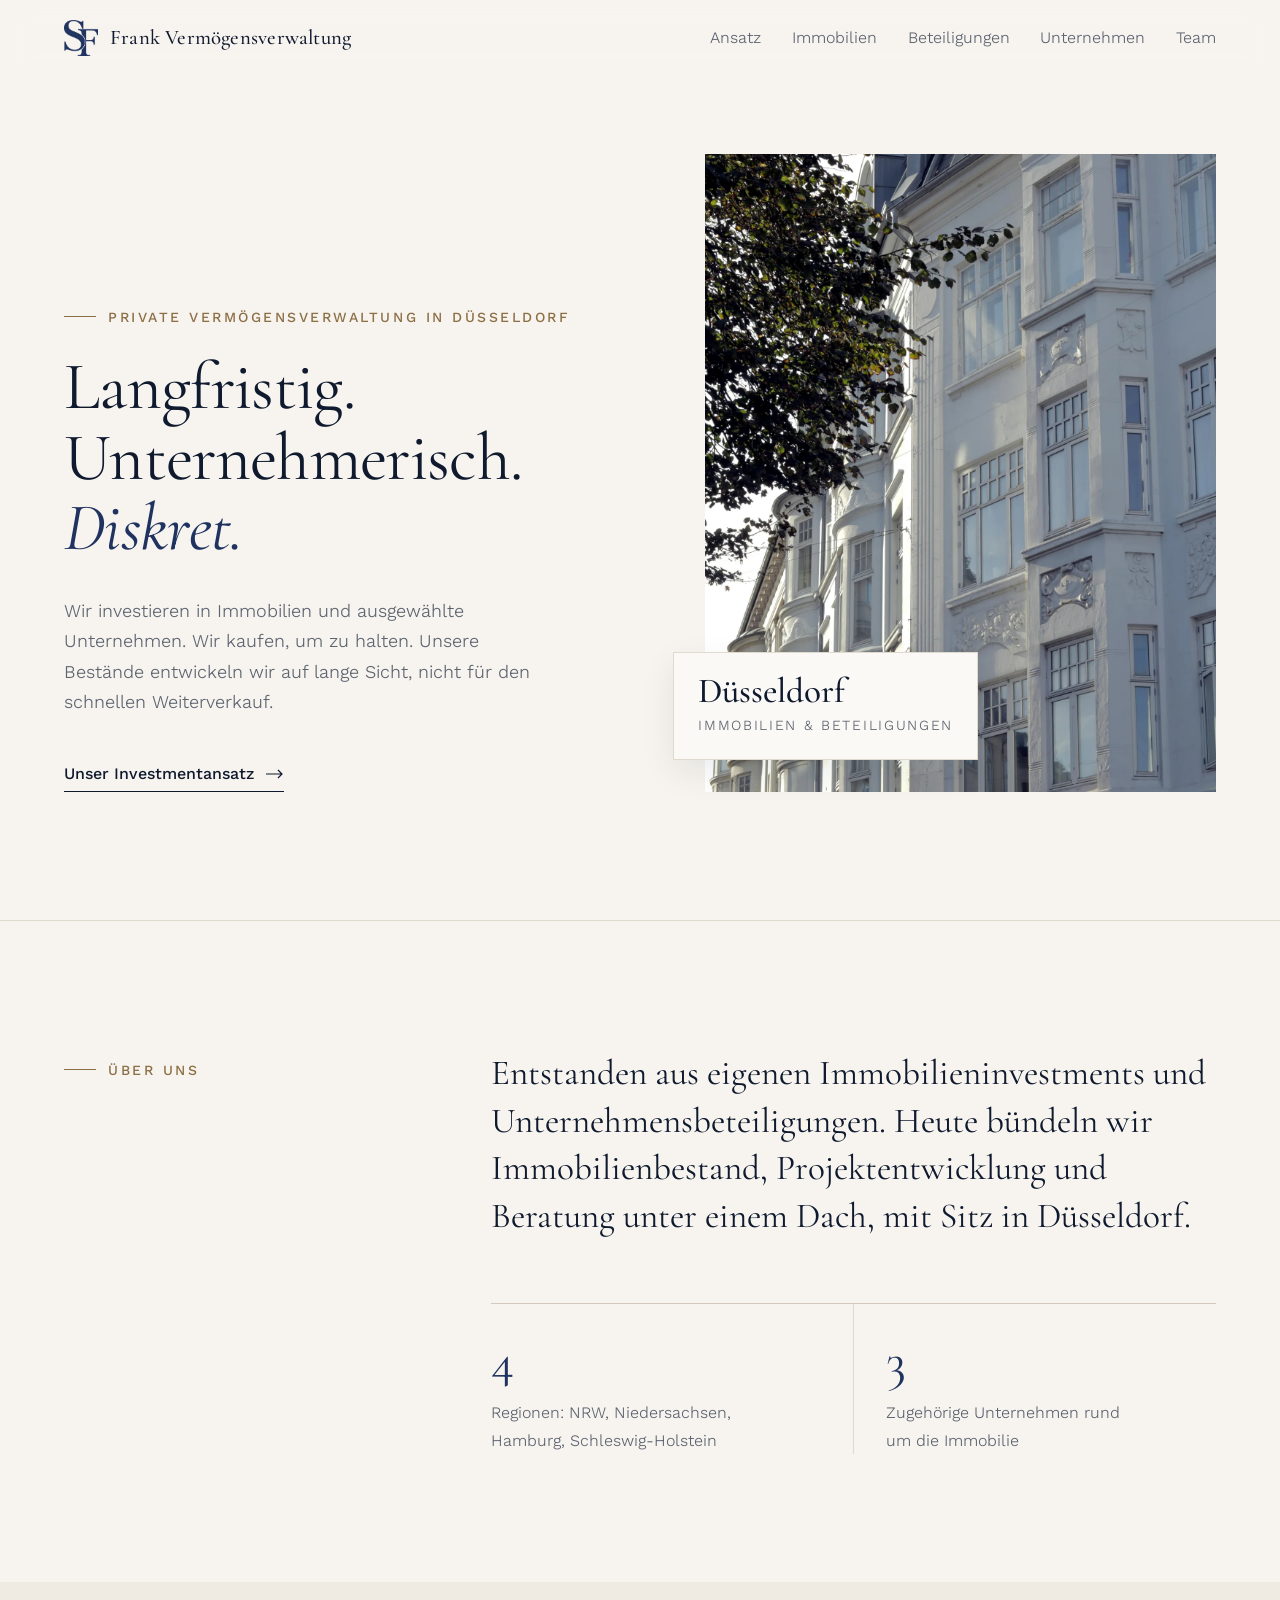
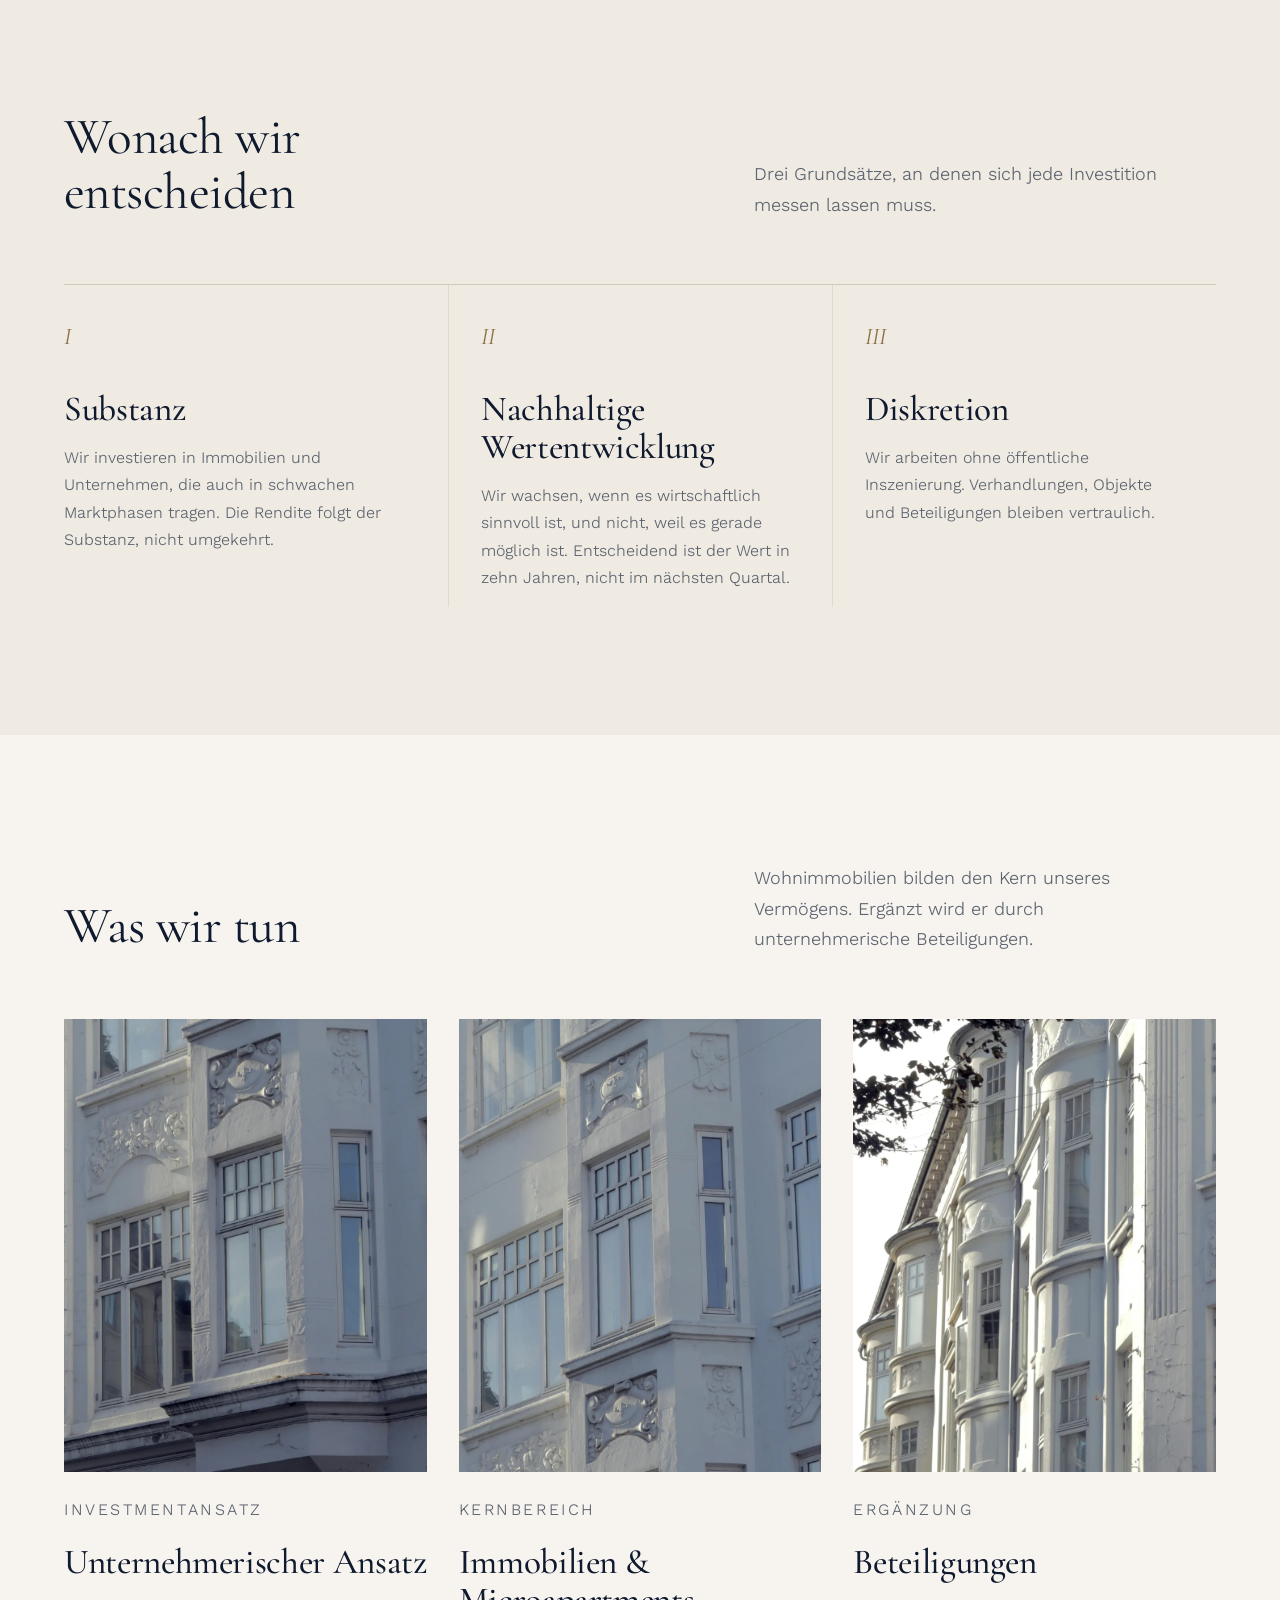
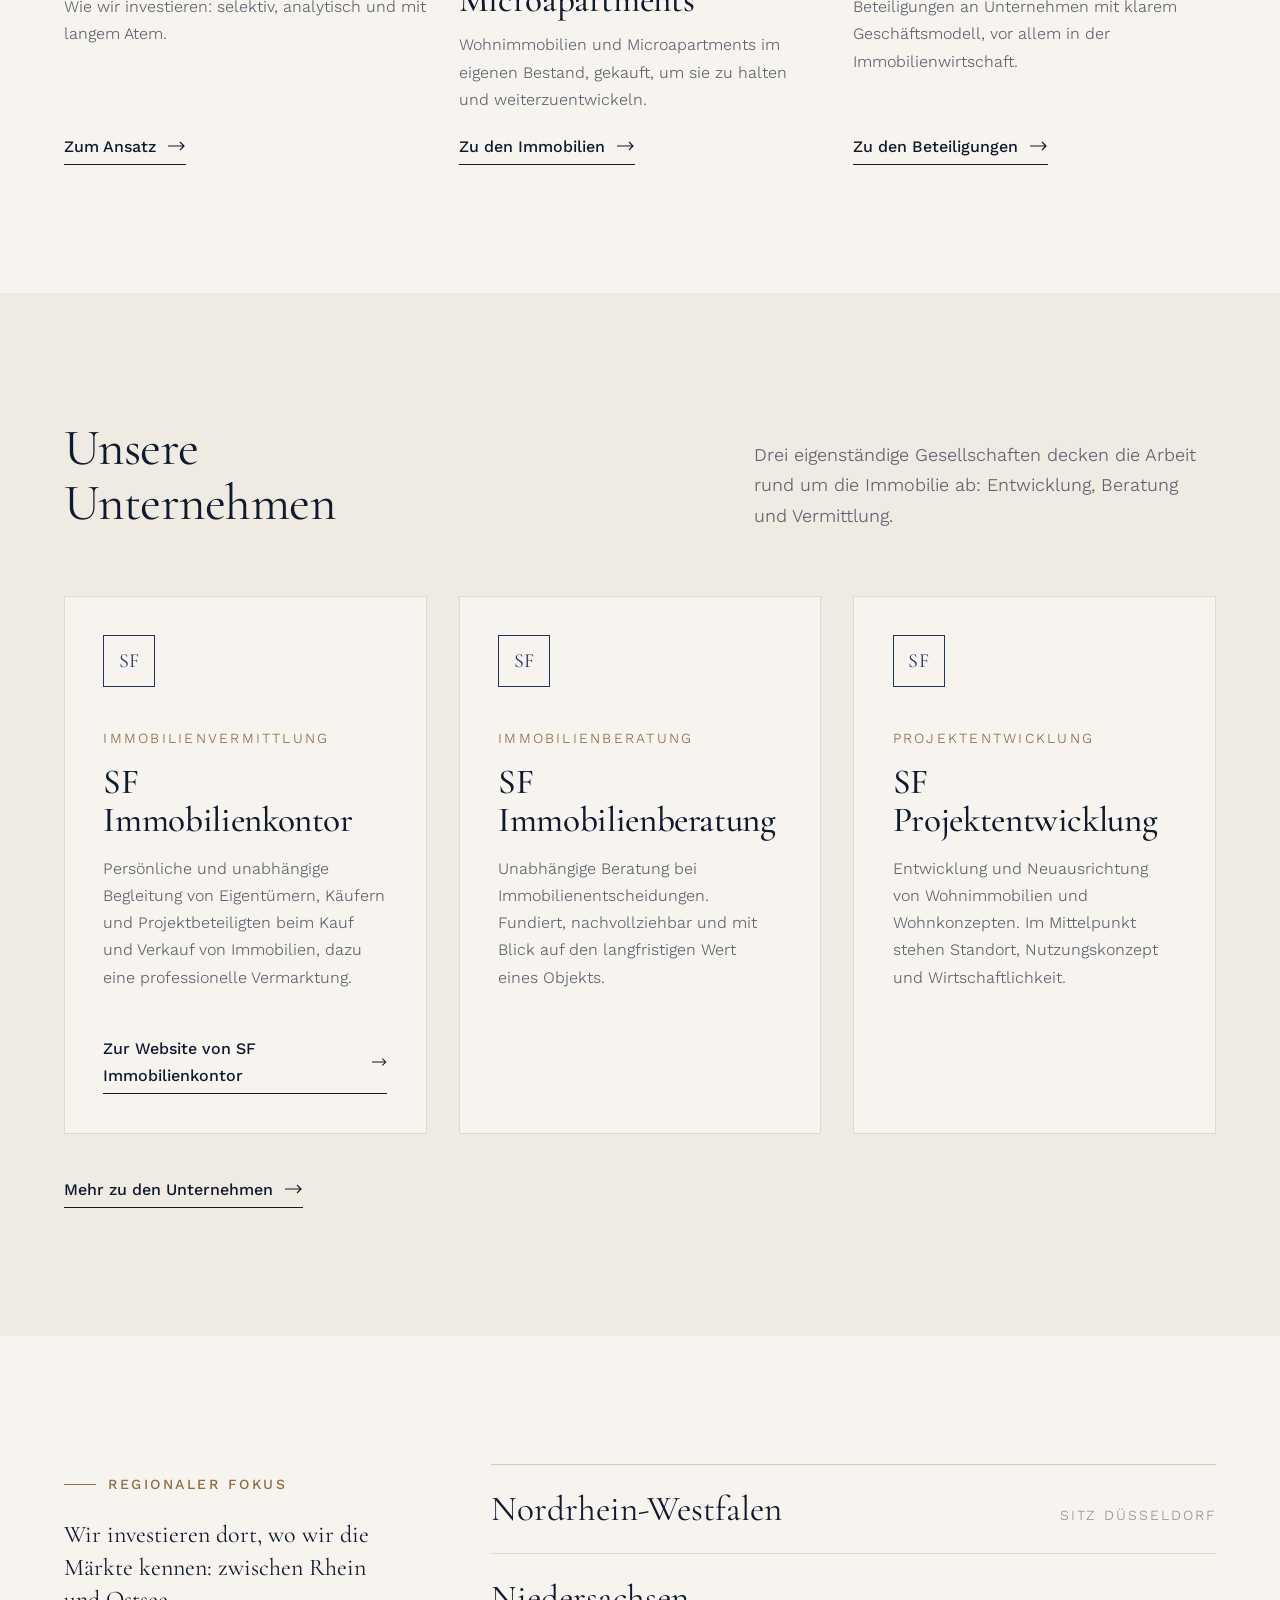
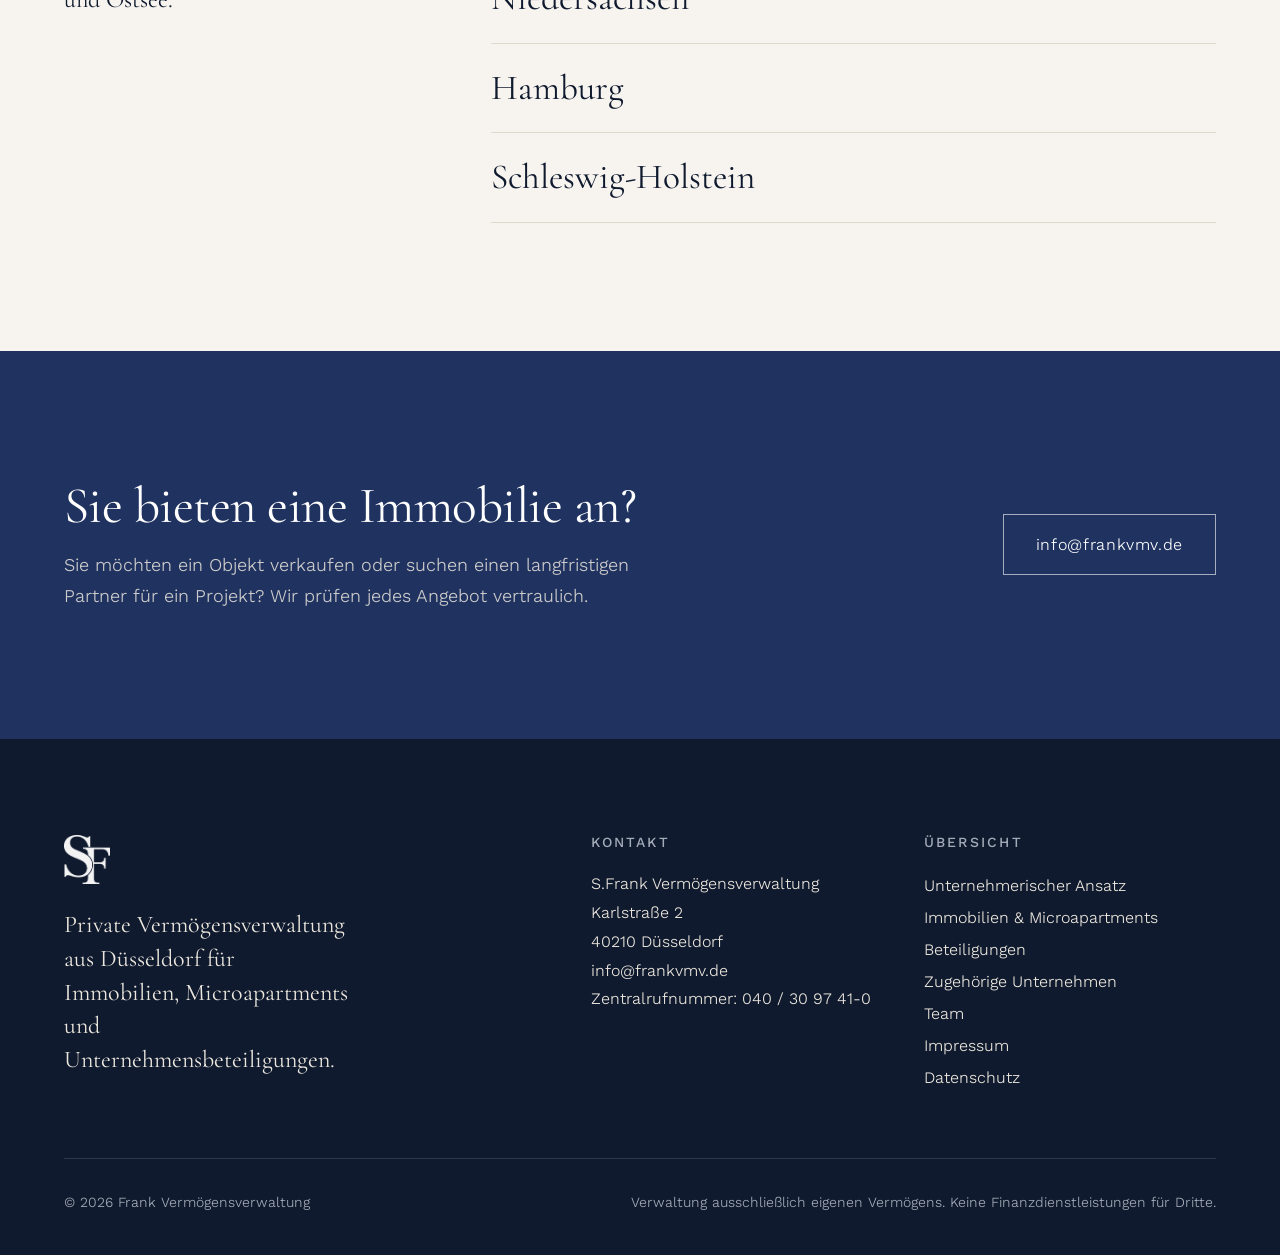
==== commit df33ef11: "Add files via upload" ====
--- a/index.html
+++ b/index.html
@@ -33,6 +33,7 @@
   "url": "https://www.frankvmv.de/",
   "logo": "https://www.frankvmv.de/logo-sf.png",
   "email": "info@frankvmv.de",
+  "telephone": "+494030974110",
   "description": "Private Vermögensverwaltung aus Düsseldorf mit Fokus auf Immobilien, Microapartments und Unternehmensbeteiligungen.",
   "address": {"@type": "PostalAddress", "streetAddress": "Karlstraße 2", "postalCode": "40210", "addressLocality": "Düsseldorf", "addressRegion": "Nordrhein-Westfalen", "addressCountry": "DE"},
   "areaServed": ["Nordrhein-Westfalen", "Niedersachsen", "Hamburg", "Schleswig-Holstein"],
@@ -207,7 +208,7 @@
       </div>
       <div>
         <h2>Kontakt</h2>
-        <address>S.Frank Vermögensverwaltung<br>Karlstraße 2<br>40210 Düsseldorf<br><a href="mailto:info@frankvmv.de">info@frankvmv.de</a></address>
+        <address>S.Frank Vermögensverwaltung<br>Karlstraße 2<br>40210 Düsseldorf<br><a href="mailto:info@frankvmv.de">info@frankvmv.de</a><br>Zentralrufnummer: <a href="tel:+494030974110">040 / 30 97 41-0</a></address>
       </div>
       <div>
         <h2>Übersicht</h2>
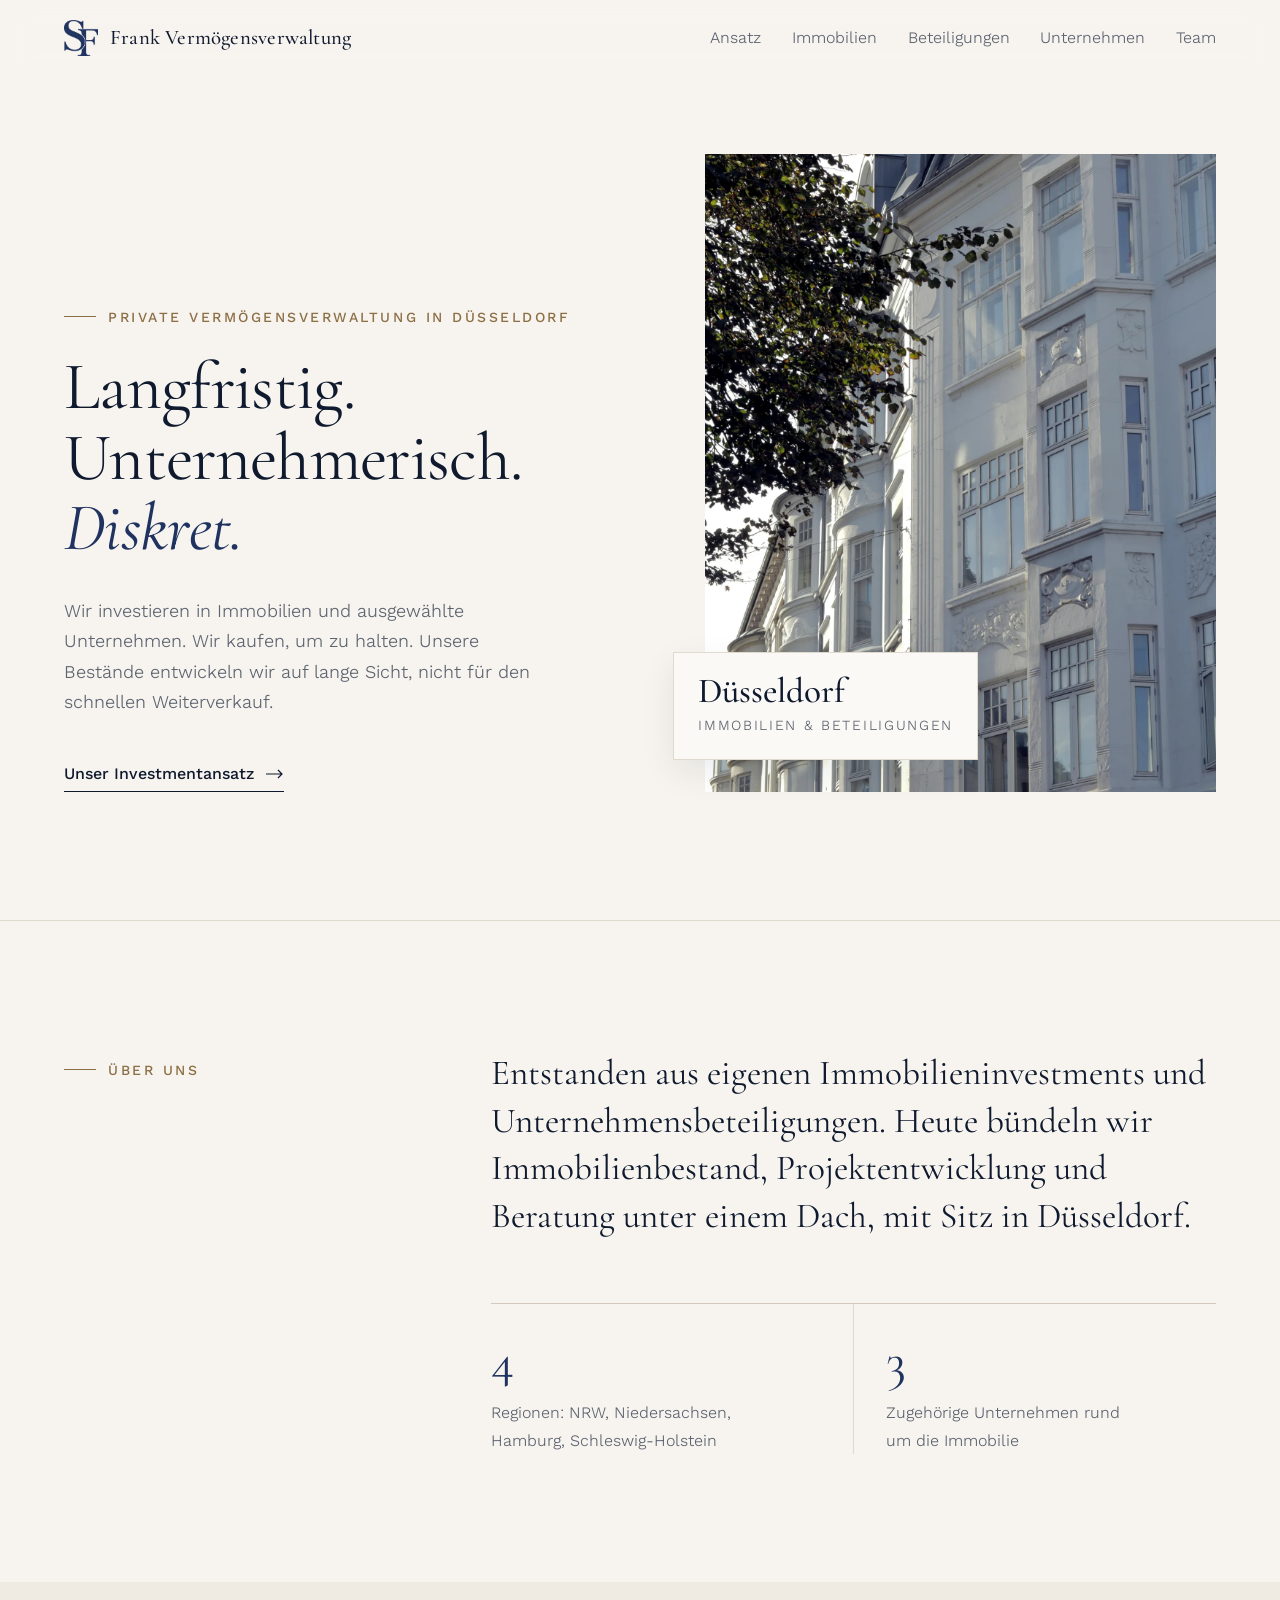
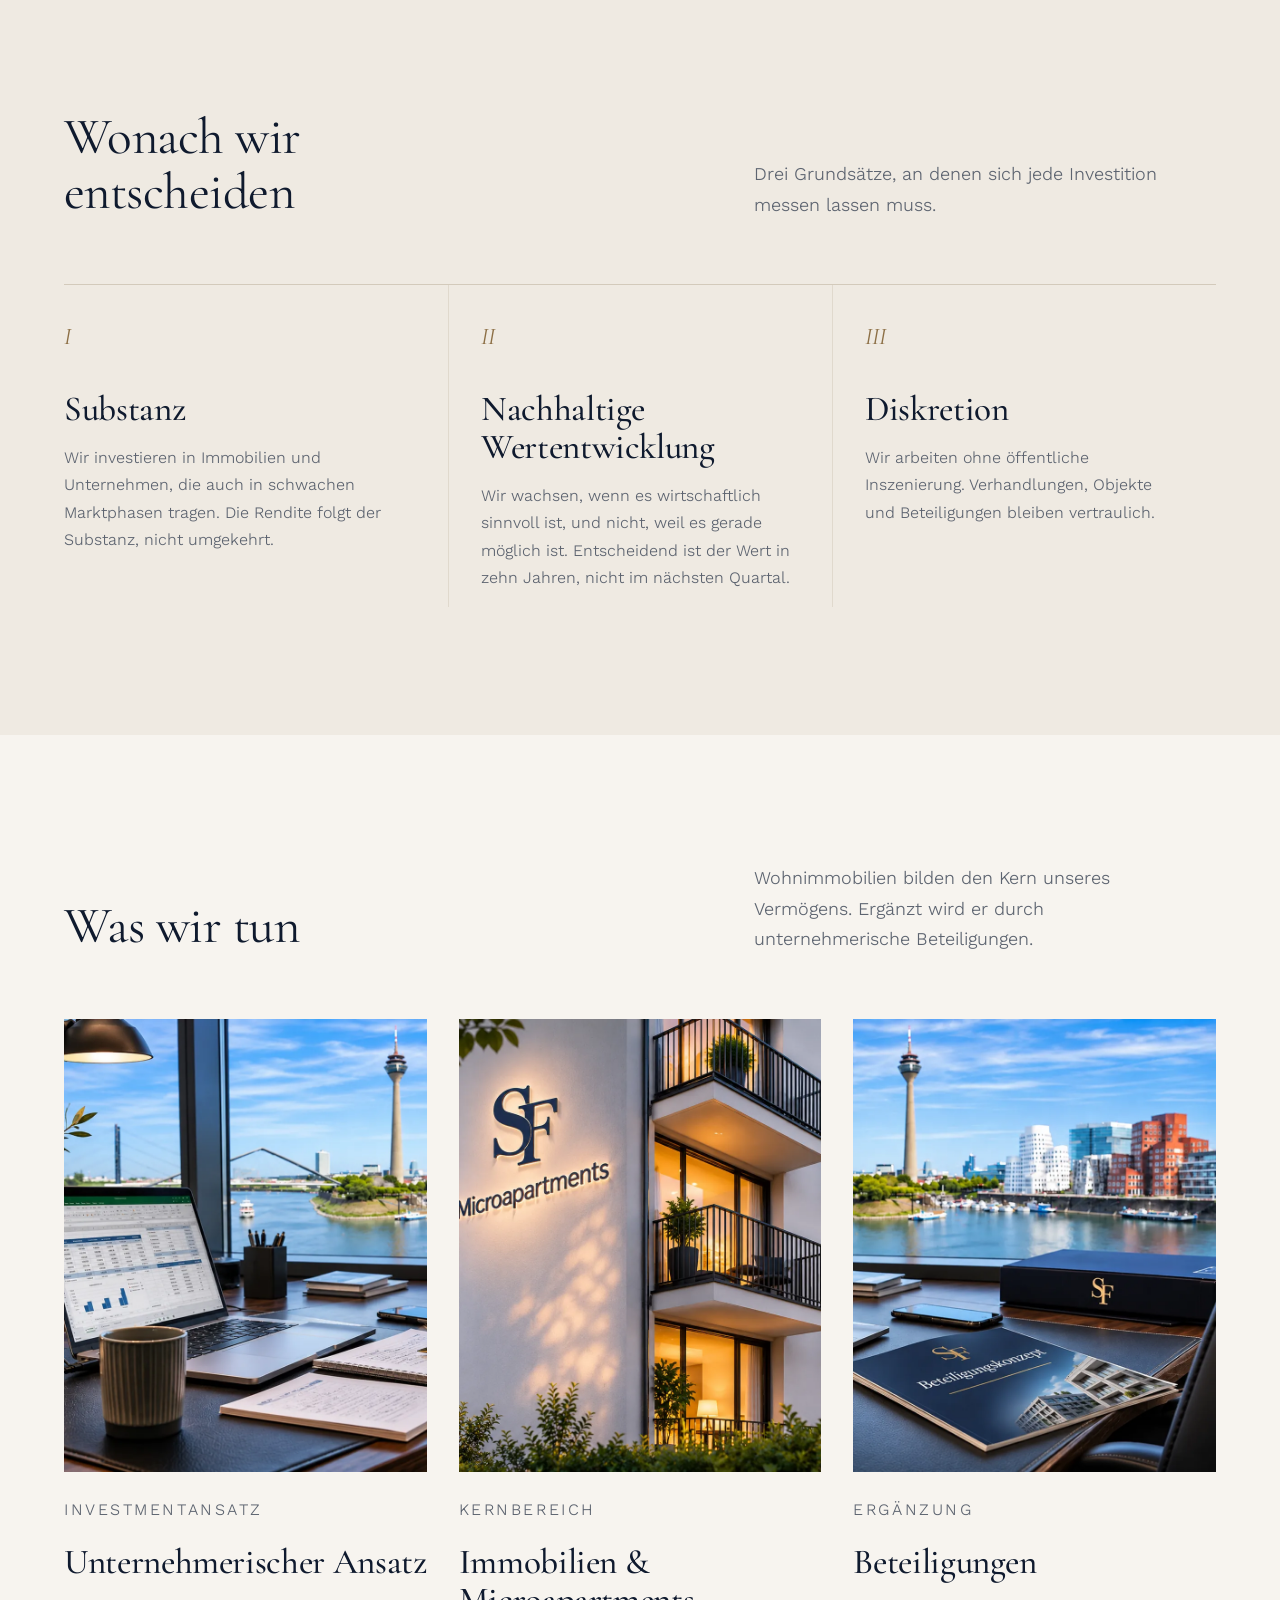
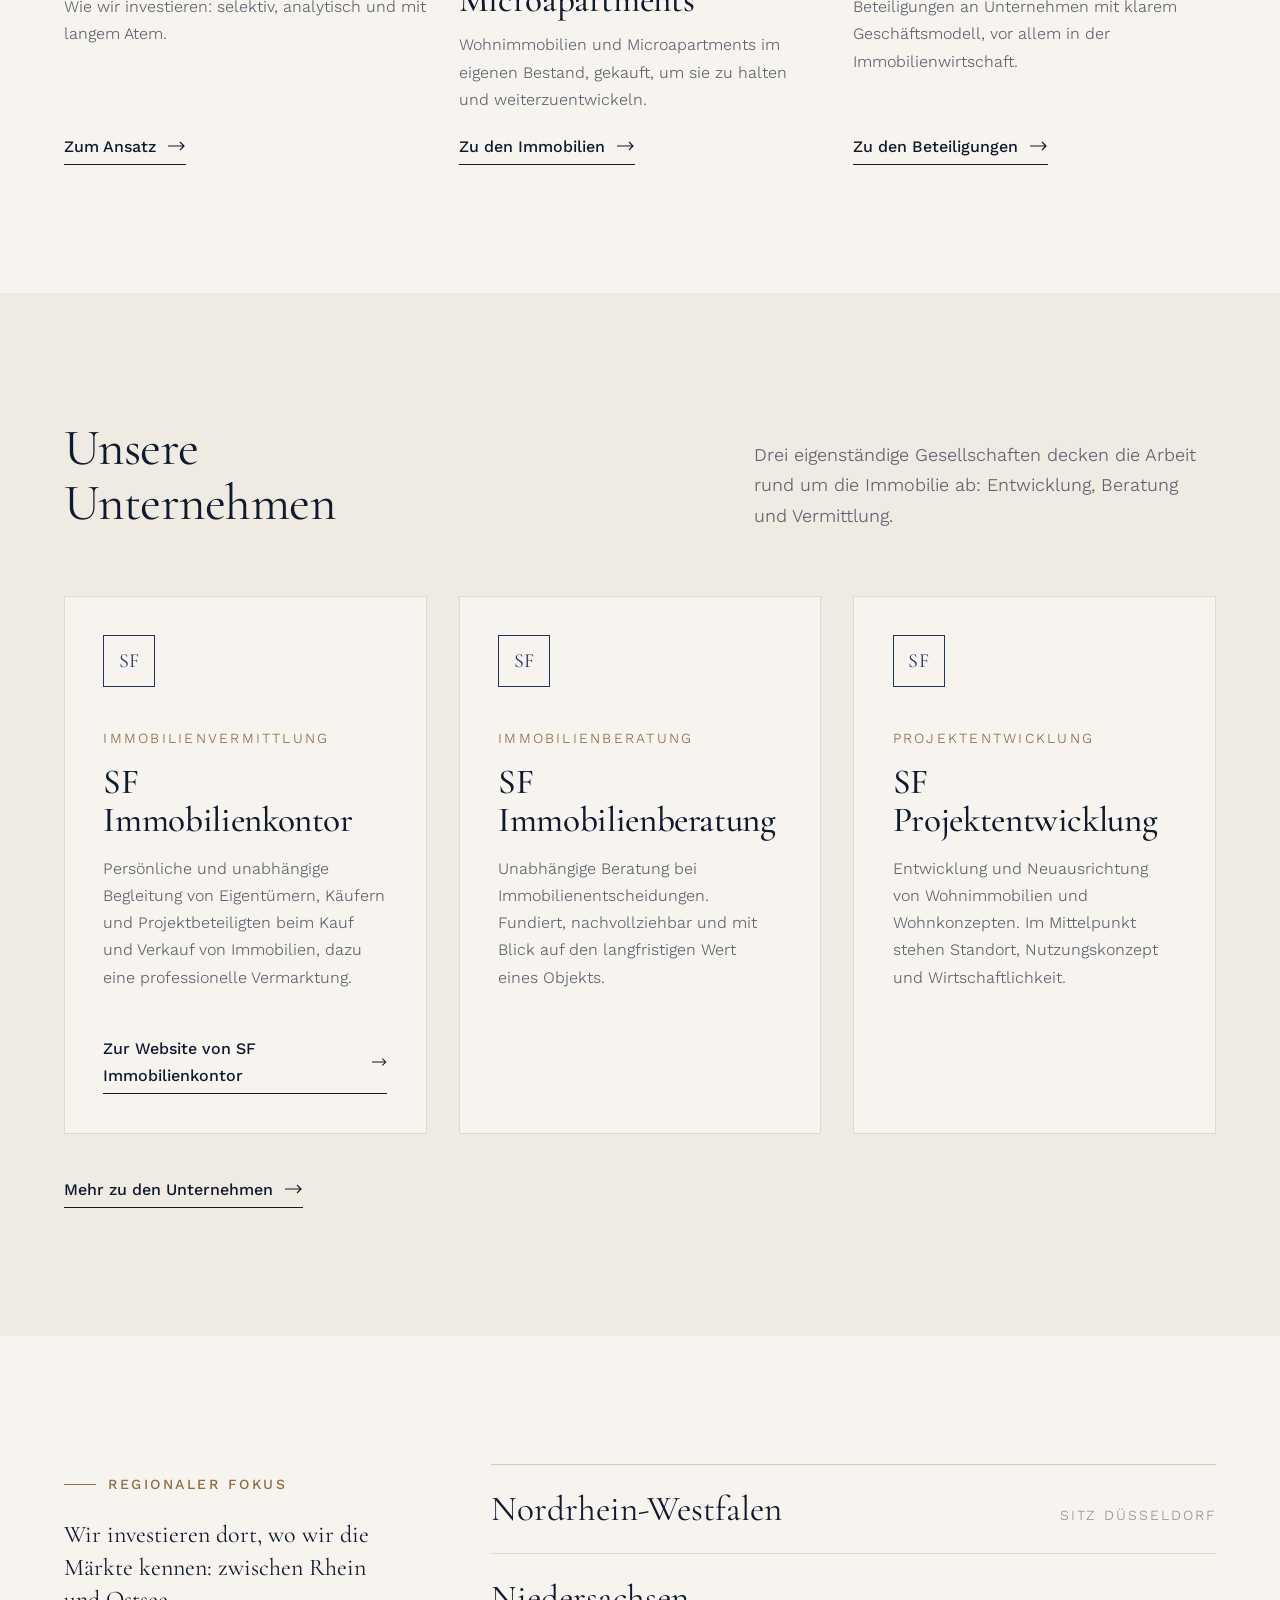
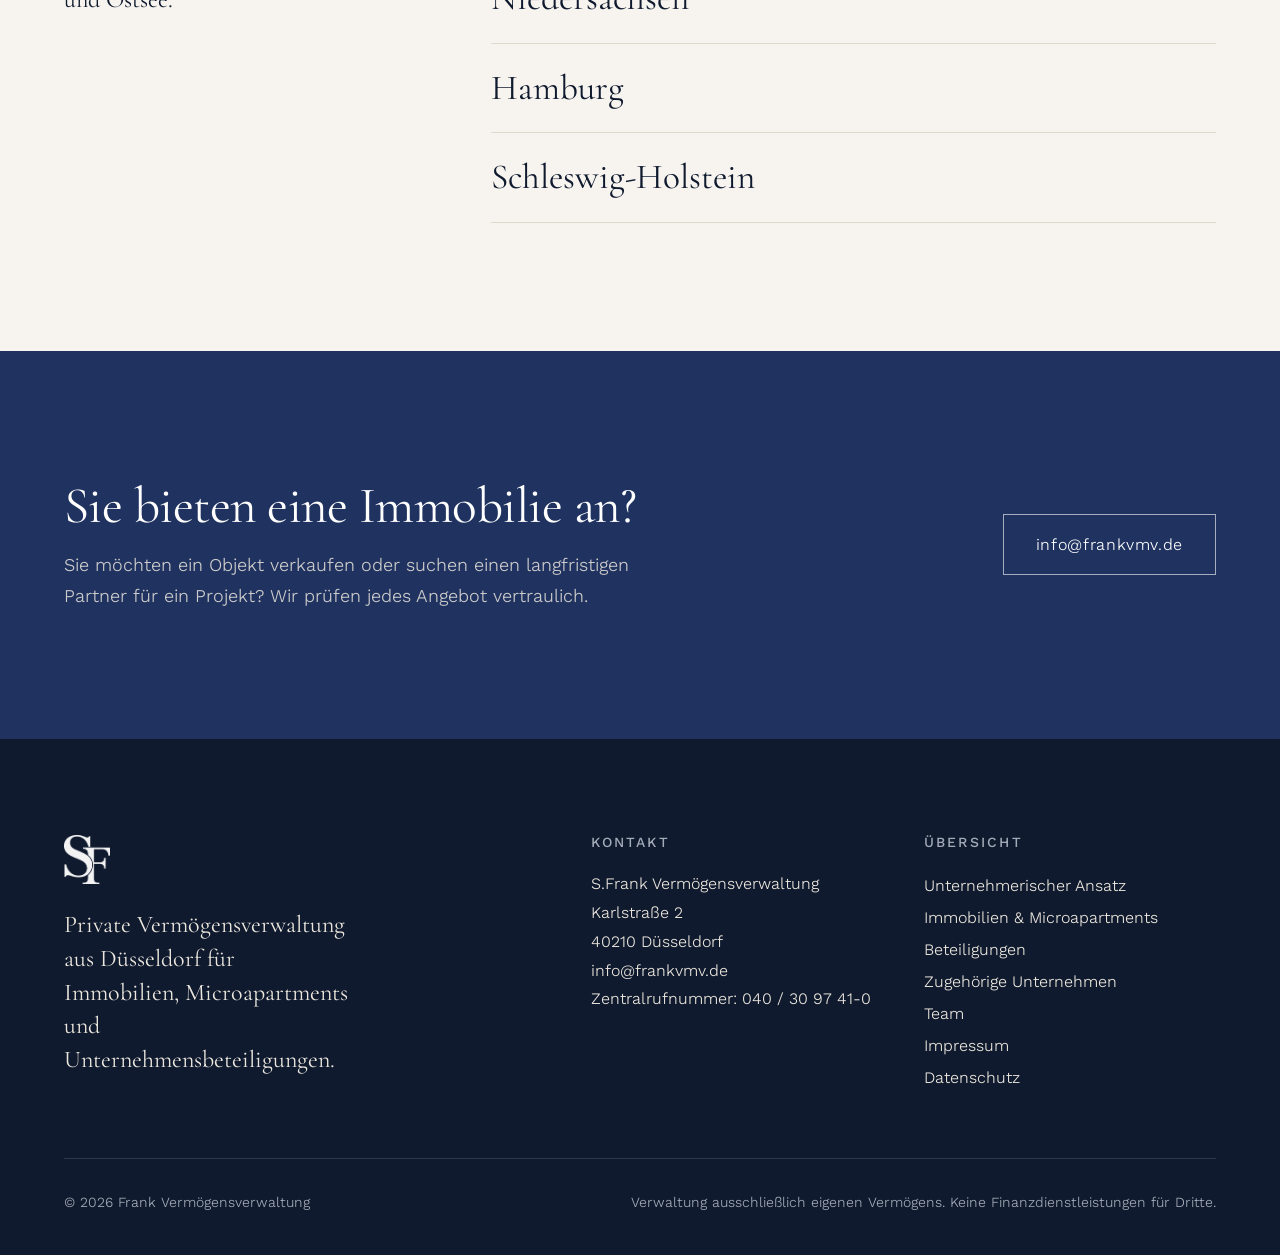
==== commit 984a66da: "Add files via upload" ====
--- a/index.html
+++ b/index.html
@@ -120,21 +120,21 @@
     </div>
     <div class="areas">
       <a class="area reveal" href="unternehmerischer-ansatz.html">
-        <div class="area__img"><picture><source srcset="detail-ornament.webp" type="image/webp"><img src="detail-ornament.jpg" alt="Stuckornament an einer Altbaufassade" width="1100" height="1375" loading="lazy" decoding="async"></picture></div>
+        <div class="area__img"><picture><source srcset="ansatz-karte.webp" type="image/webp"><img src="ansatz-karte.jpg" alt="Schreibtisch mit Laptop, Auswertungen und Notizen vor dem Düsseldorfer Rheinufer" width="800" height="1000" loading="lazy" decoding="async"></picture></div>
         <p class="area__meta">Investmentansatz</p>
         <h3>Unternehmerischer Ansatz</h3>
         <p>Wie wir investieren: selektiv, analytisch und mit langem Atem.</p>
         <span class="link-arrow">Zum Ansatz <svg width="18" height="10" viewBox="0 0 18 10" fill="none" aria-hidden="true"><path d="M0 5h16M12 1l4 4-4 4" stroke="currentColor" stroke-width="1.2"/></svg></span>
       </a>
       <a class="area reveal" href="immobilien.html">
-        <div class="area__img"><picture><source srcset="detail-erker.webp" type="image/webp"><img src="detail-erker.jpg" alt="Erker und Sprossenfenster eines Altbaus" width="1100" height="1375" loading="lazy" decoding="async"></picture></div>
+        <div class="area__img"><picture><source srcset="microapartments-karte.webp" type="image/webp"><img src="microapartments-karte.jpg" alt="Modernes Wohnhaus mit beleuchteten Balkonen im Abendlicht" width="800" height="1000" loading="lazy" decoding="async"></picture></div>
         <p class="area__meta">Kernbereich</p>
         <h3>Immobilien &amp; Microapartments</h3>
         <p>Wohnimmobilien und Microapartments im eigenen Bestand, gekauft, um sie zu halten und weiterzuentwickeln.</p>
         <span class="link-arrow">Zu den Immobilien <svg width="18" height="10" viewBox="0 0 18 10" fill="none" aria-hidden="true"><path d="M0 5h16M12 1l4 4-4 4" stroke="currentColor" stroke-width="1.2"/></svg></span>
       </a>
       <a class="area reveal" href="beteiligungen.html">
-        <div class="area__img"><picture><source srcset="detail-baum.webp" type="image/webp"><img src="detail-baum.jpg" alt="Altbauzeile mit Bäumen in einer norddeutschen Stadt" width="900" height="1560" loading="lazy" decoding="async"></picture></div>
+        <div class="area__img"><picture><source srcset="beteiligungen-karte.webp" type="image/webp"><img src="beteiligungen-karte.jpg" alt="Schreibtisch mit Beteiligungskonzept und Ordner vor Blick auf den Rhein in Düsseldorf" width="800" height="1000" loading="lazy" decoding="async"></picture></div>
         <p class="area__meta">Ergänzung</p>
         <h3>Beteiligungen</h3>
         <p>Beteiligungen an Unternehmen mit klarem Geschäftsmodell, vor allem in der Immobilienwirtschaft.</p>
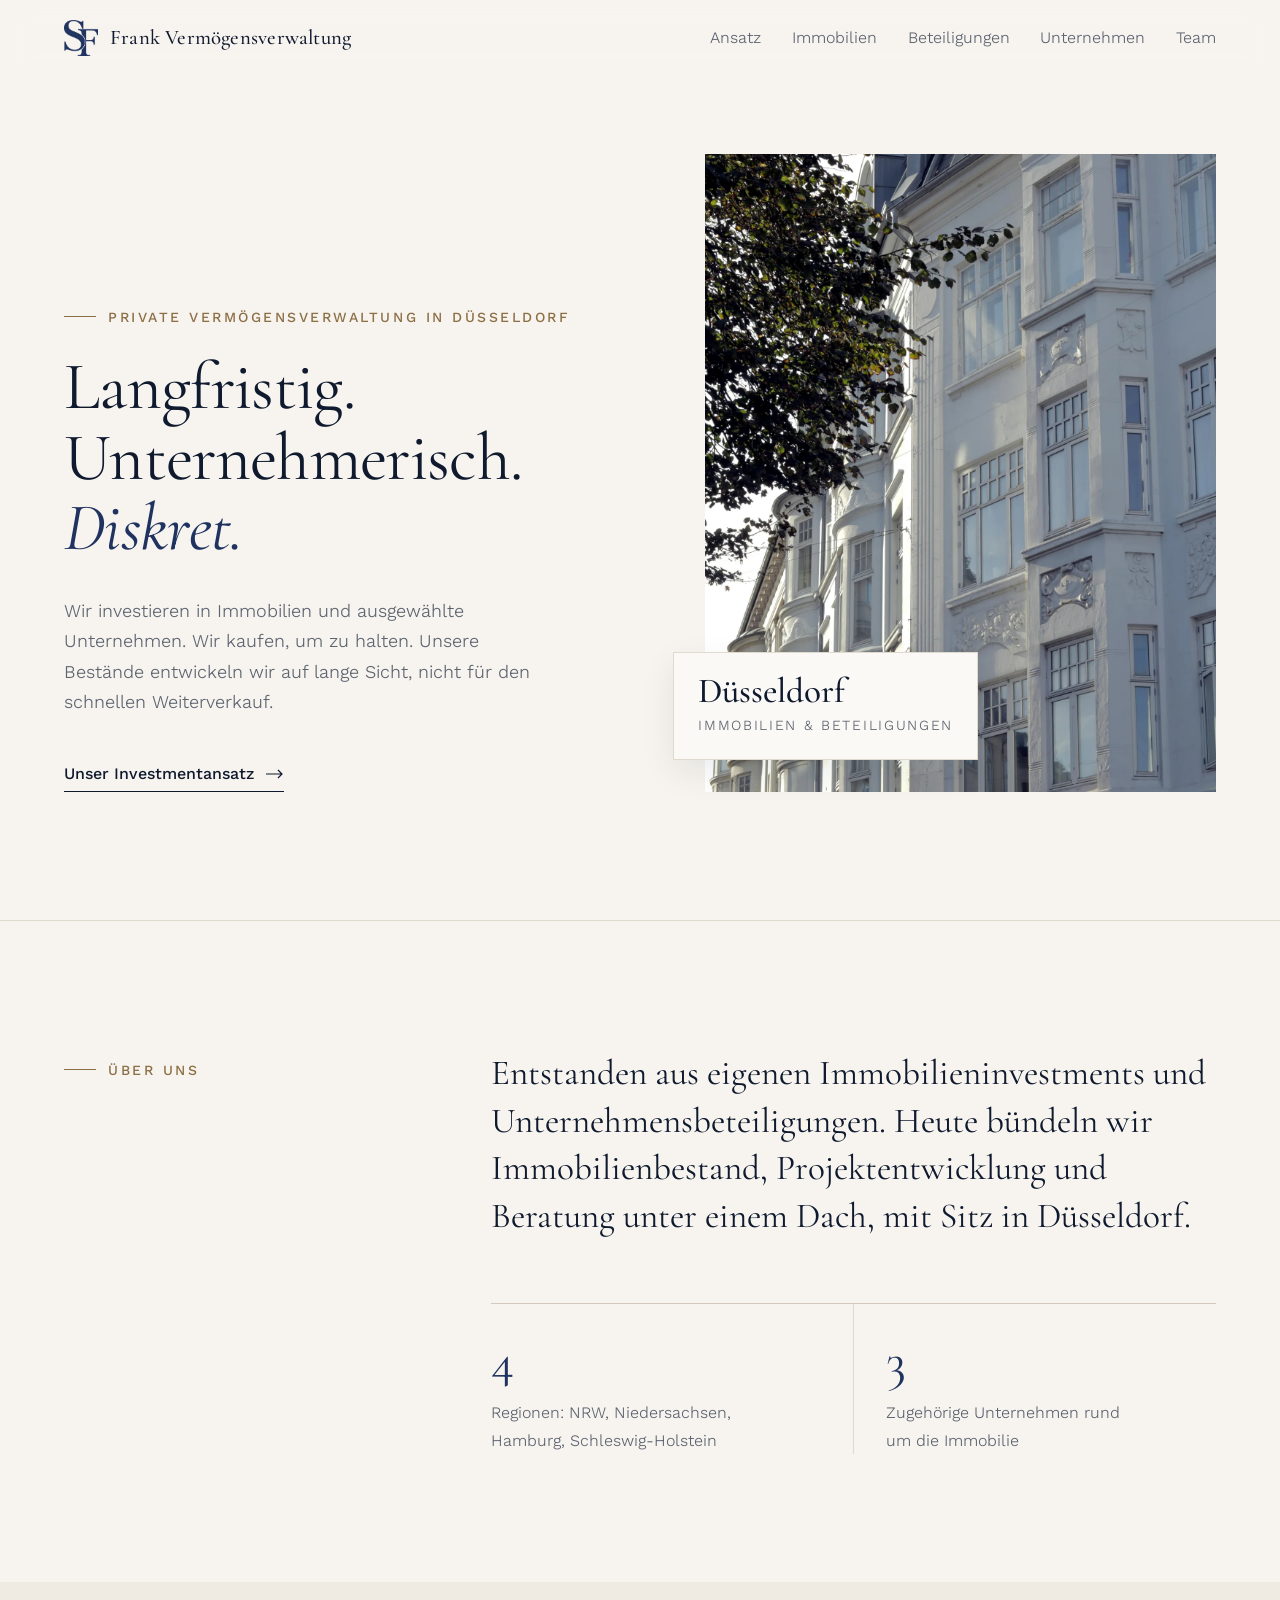
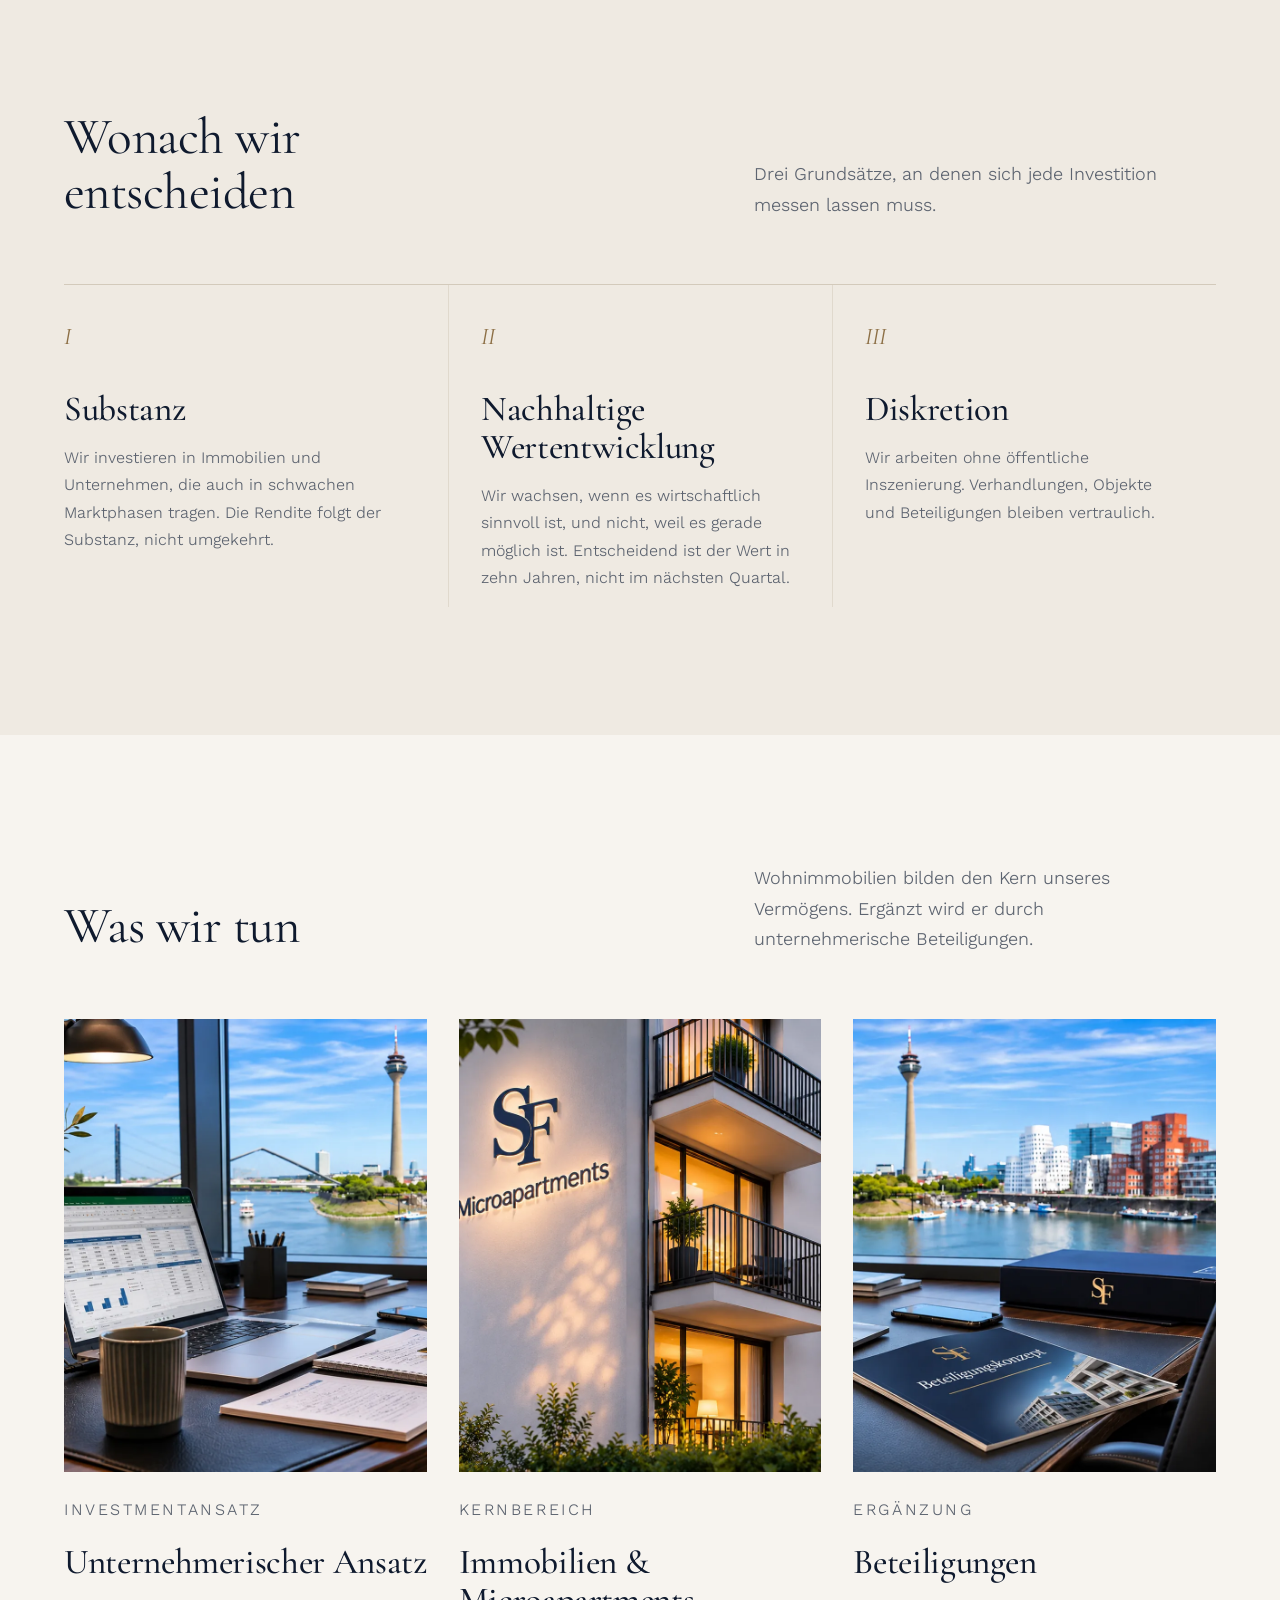
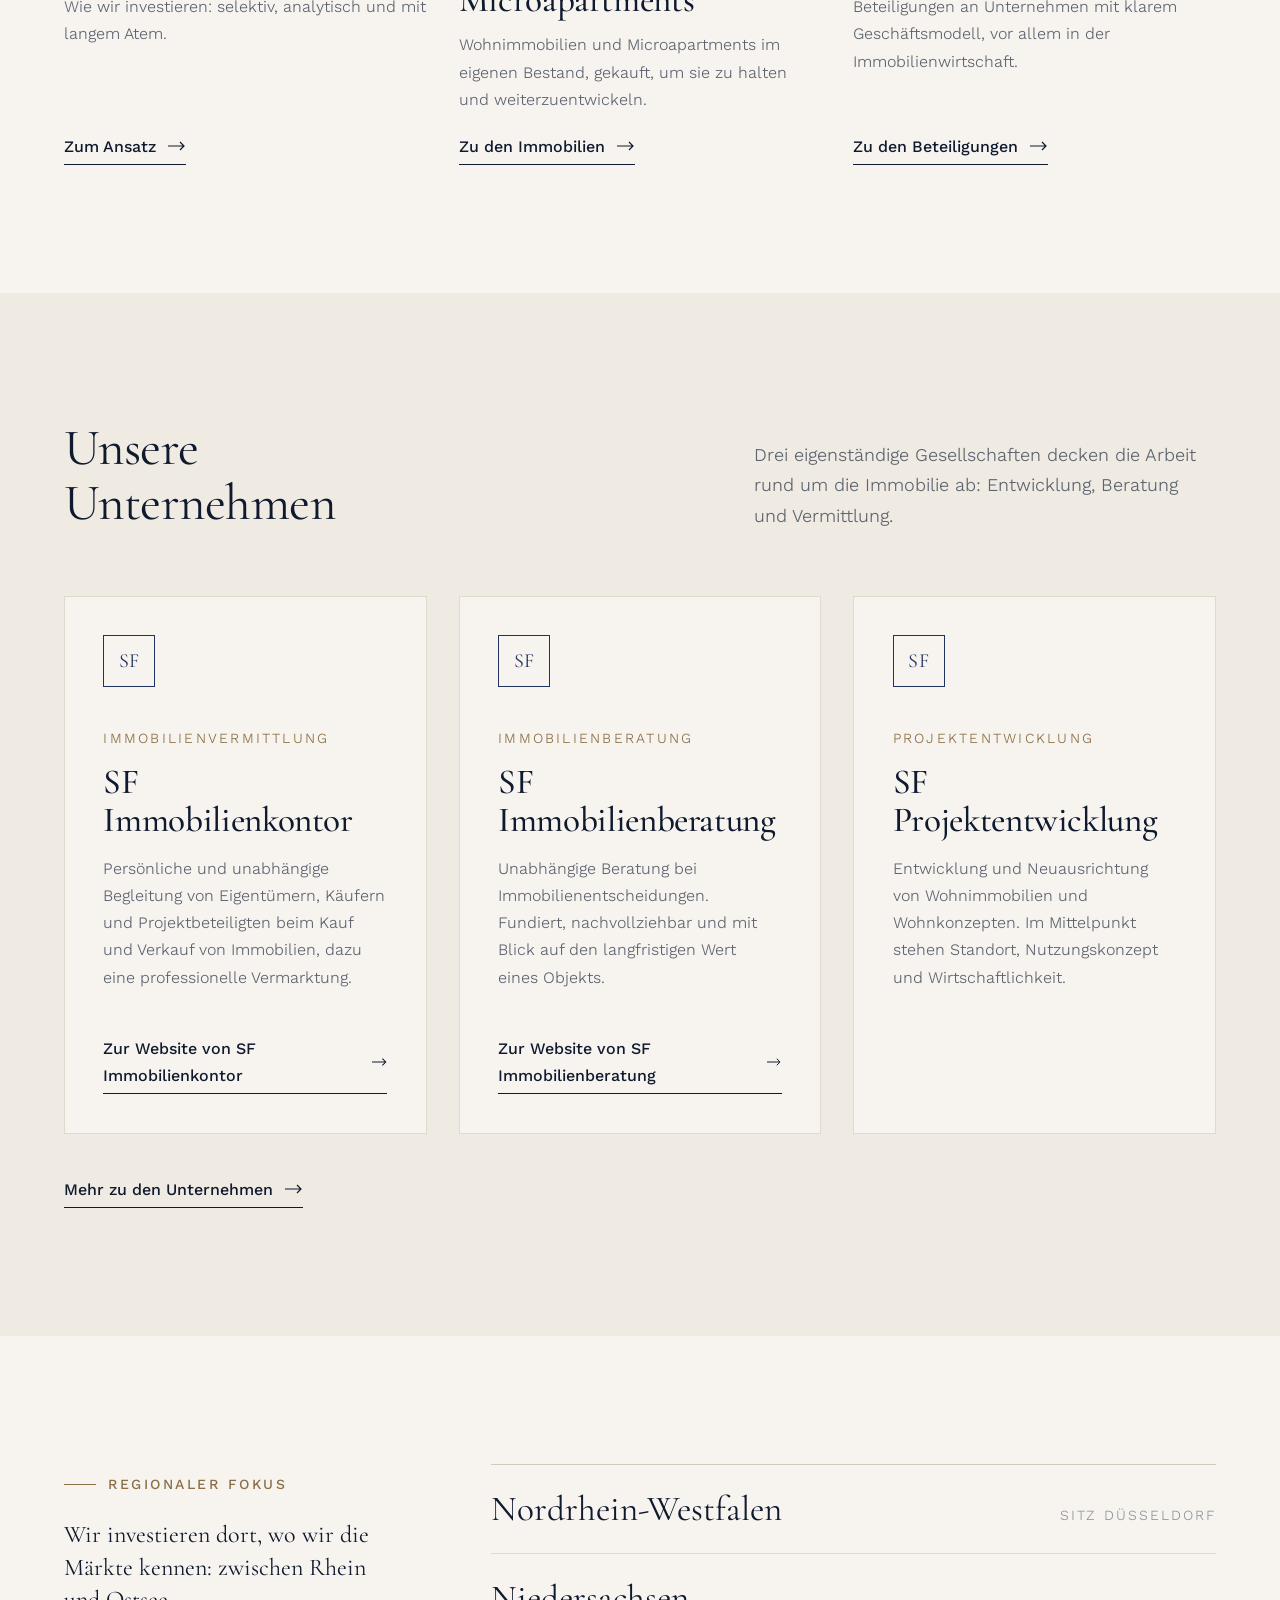
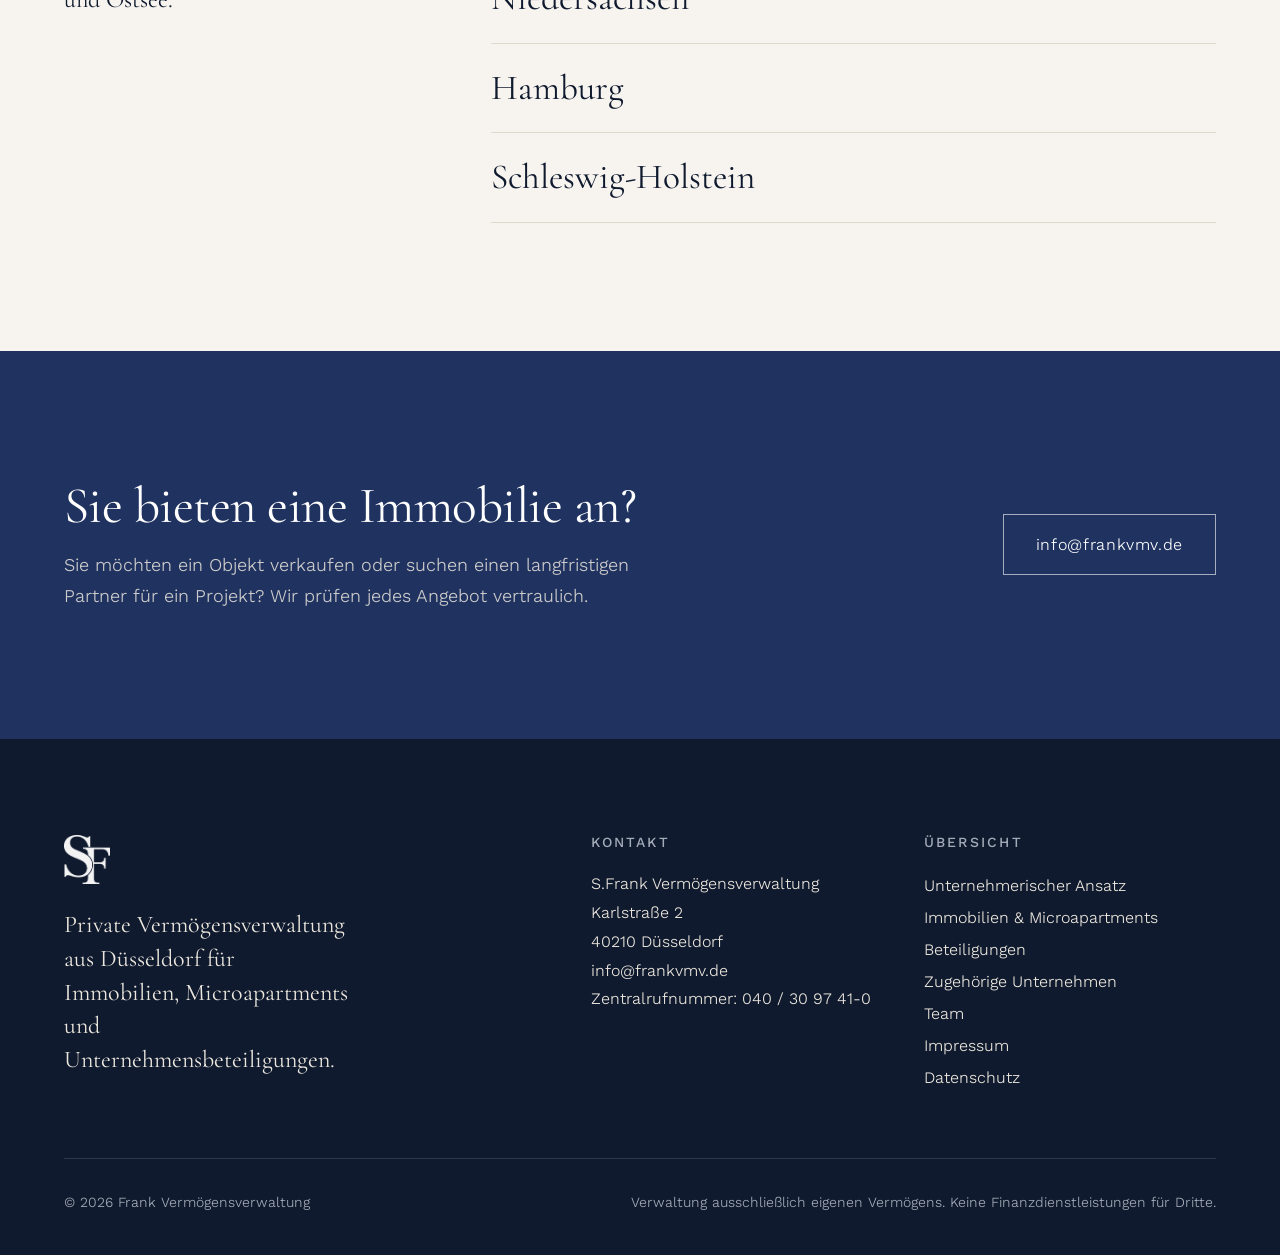
==== commit ff037498: "Add files via upload" ====
--- a/index.html
+++ b/index.html
@@ -40,7 +40,7 @@
   "founder": {"@type": "Person", "name": "Sebastian Frank", "jobTitle": "Inhaber"},
   "subOrganization": [
     {"@type": "Organization", "name": "SF Immobilienkontor", "url": "https://www.sfimmobilienkontor.de"},
-    {"@type": "Organization", "name": "SF Immobilienberatung"},
+    {"@type": "Organization", "name": "SF Immobilienberatung", "url": "https://www.sf-immobilienberatung.de"},
     {"@type": "Organization", "name": "SF Projektentwicklung"}
   ],
   "knowsAbout": ["Immobilien", "Microapartments", "Wohnimmobilien", "Projektentwicklung", "Unternehmensbeteiligungen"]
@@ -163,6 +163,7 @@
         <p class="company__field">Immobilienberatung</p>
         <h3>SF Immobilienberatung</h3>
         <p>Unabhängige Beratung bei Immobilienentscheidungen. Fundiert, nachvollziehbar und mit Blick auf den langfristigen Wert eines Objekts.</p>
+        <a class="link-arrow" style="margin-top:var(--space-6);align-self:flex-start" href="https://www.sf-immobilienberatung.de" target="_blank" rel="noopener">Zur Website von SF Immobilienberatung <svg width="18" height="10" viewBox="0 0 18 10" fill="none" aria-hidden="true"><path d="M0 5h16M12 1l4 4-4 4" stroke="currentColor" stroke-width="1.2"/></svg></a>
       </article>
       <article class="company reveal">
         <div class="company__mark" aria-hidden="true">SF</div>
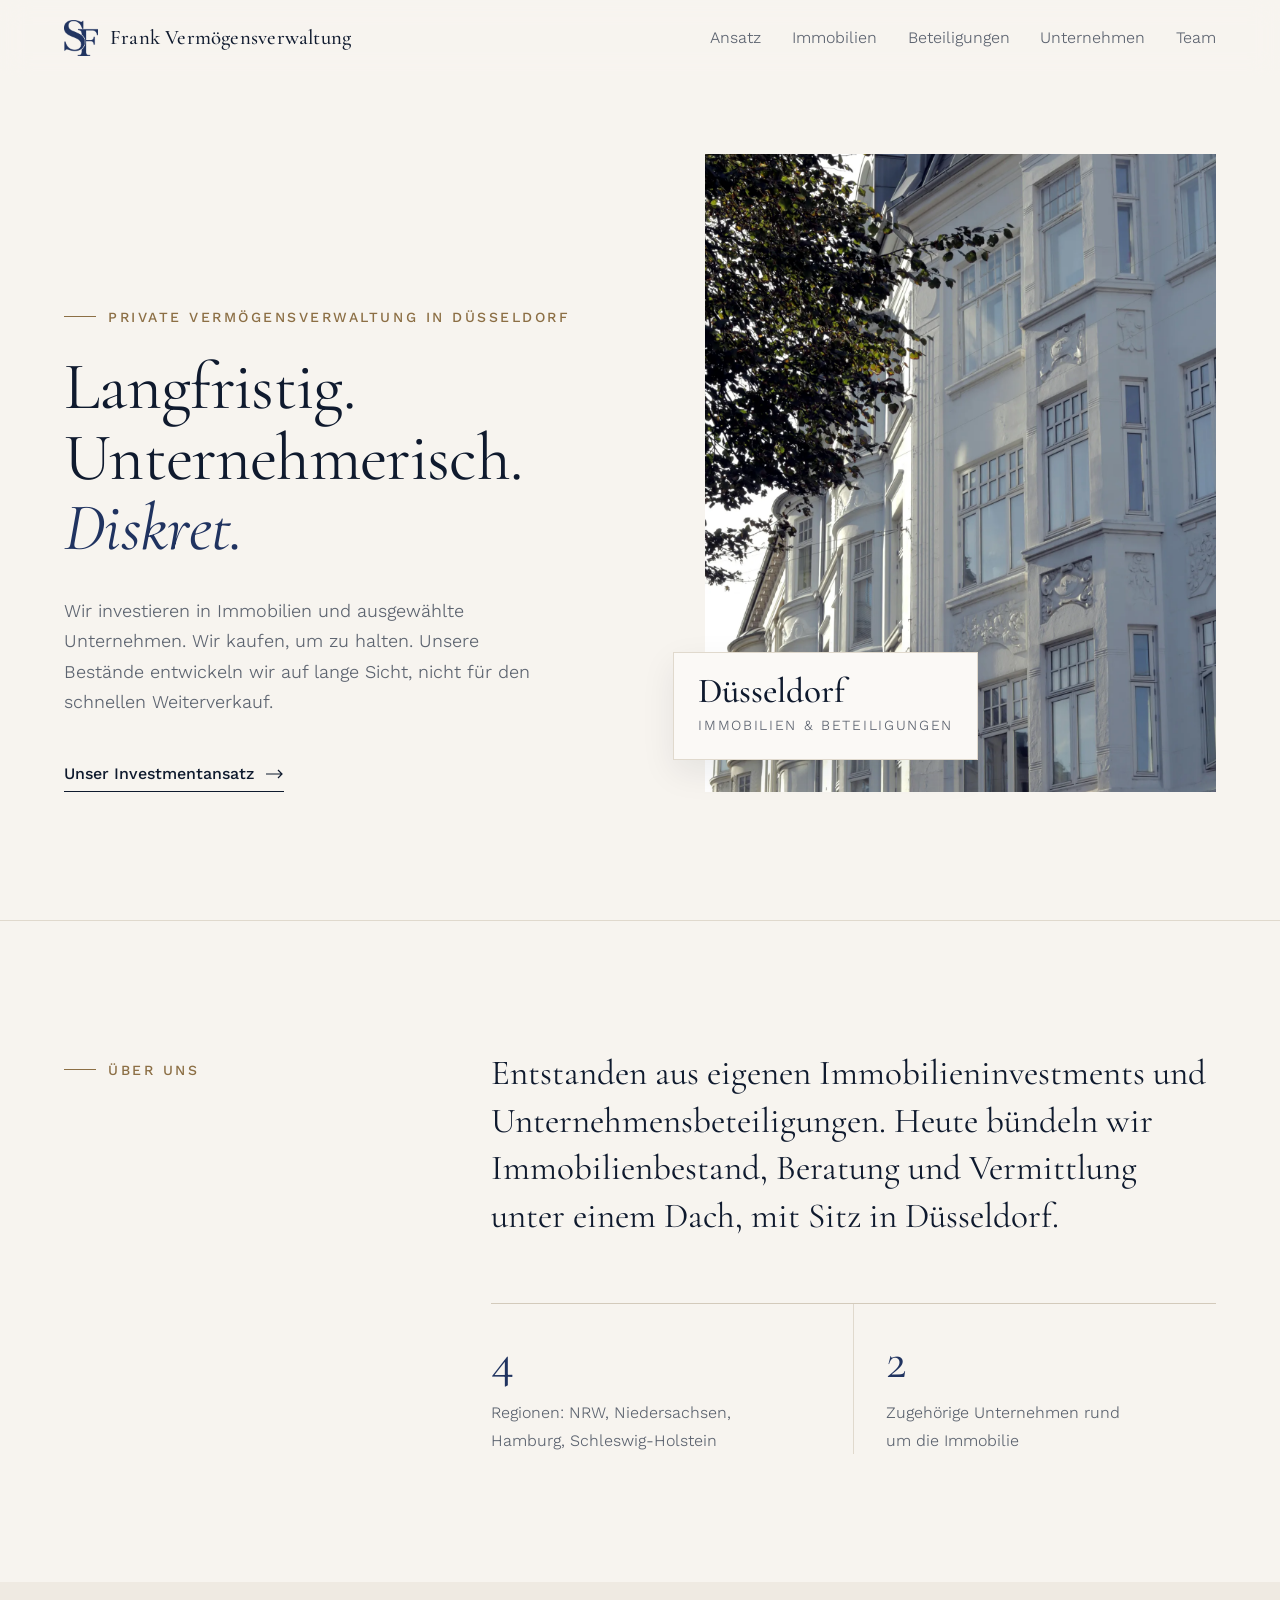
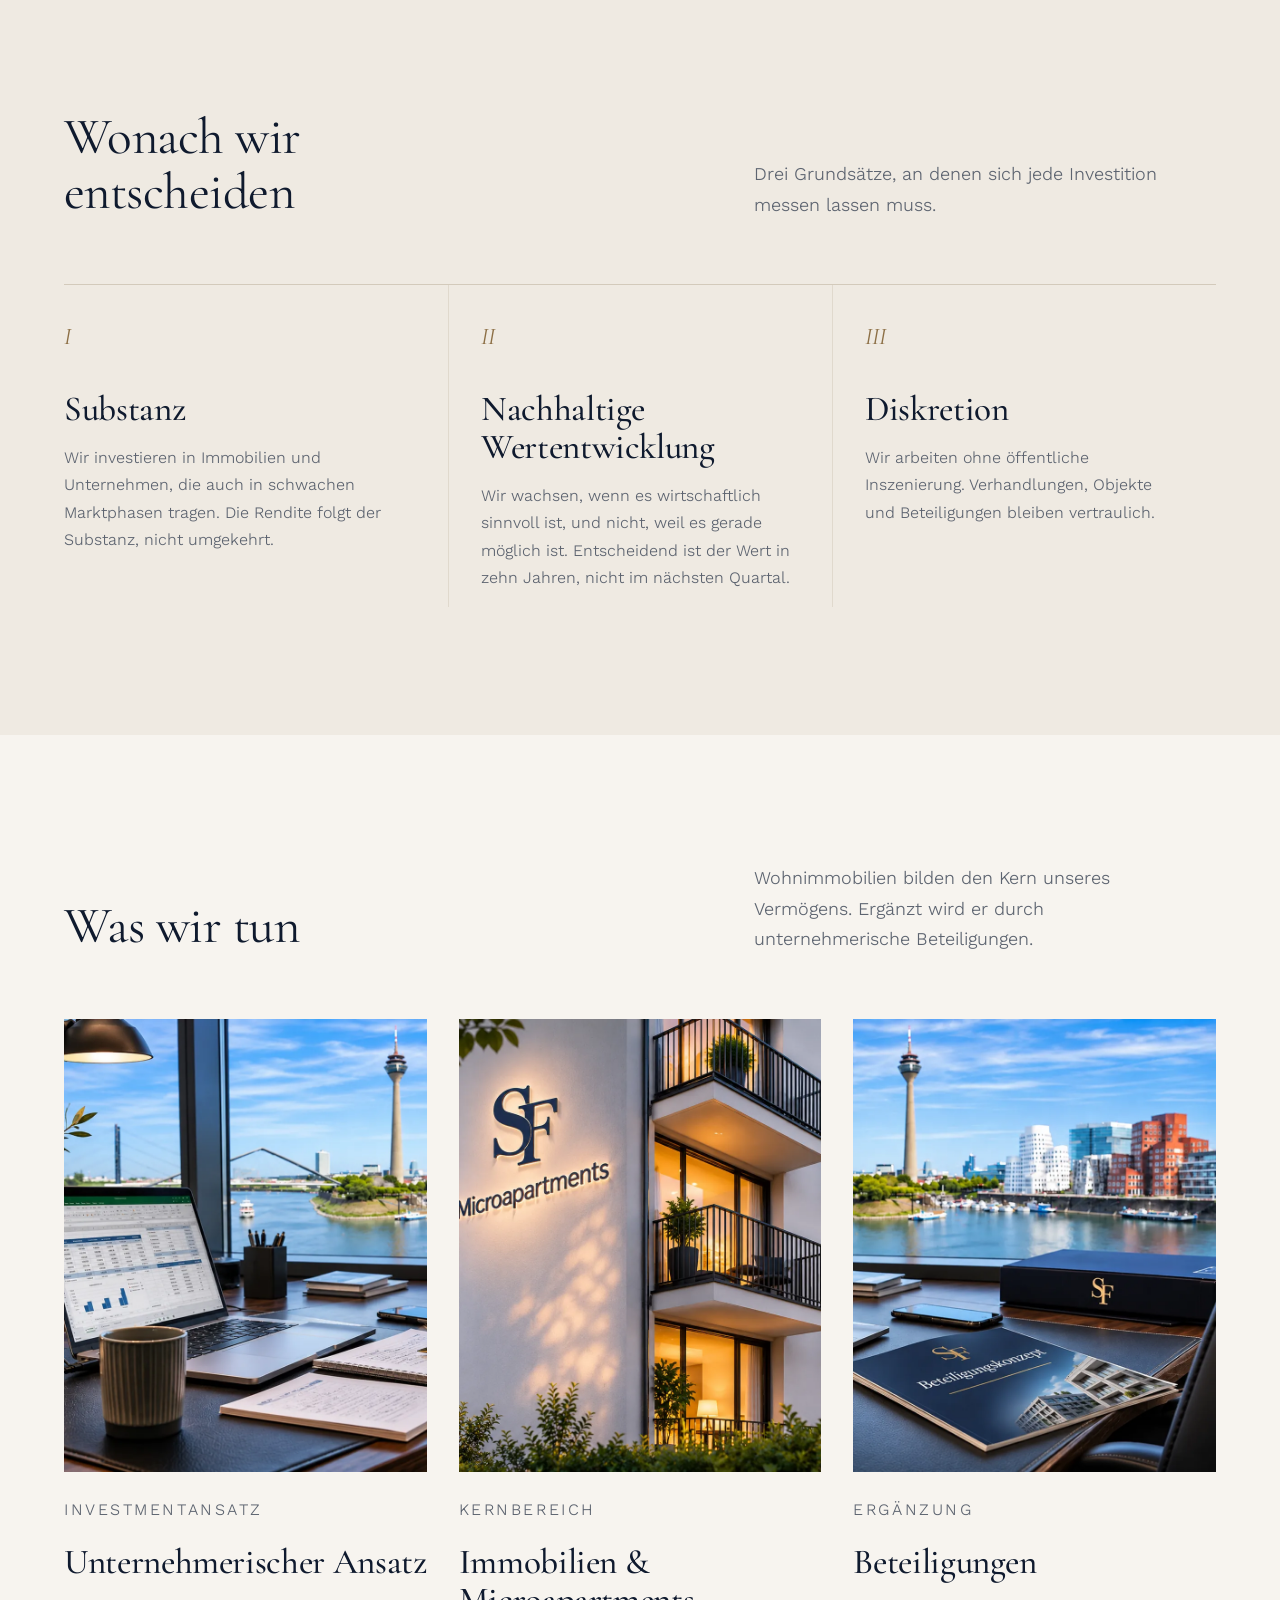
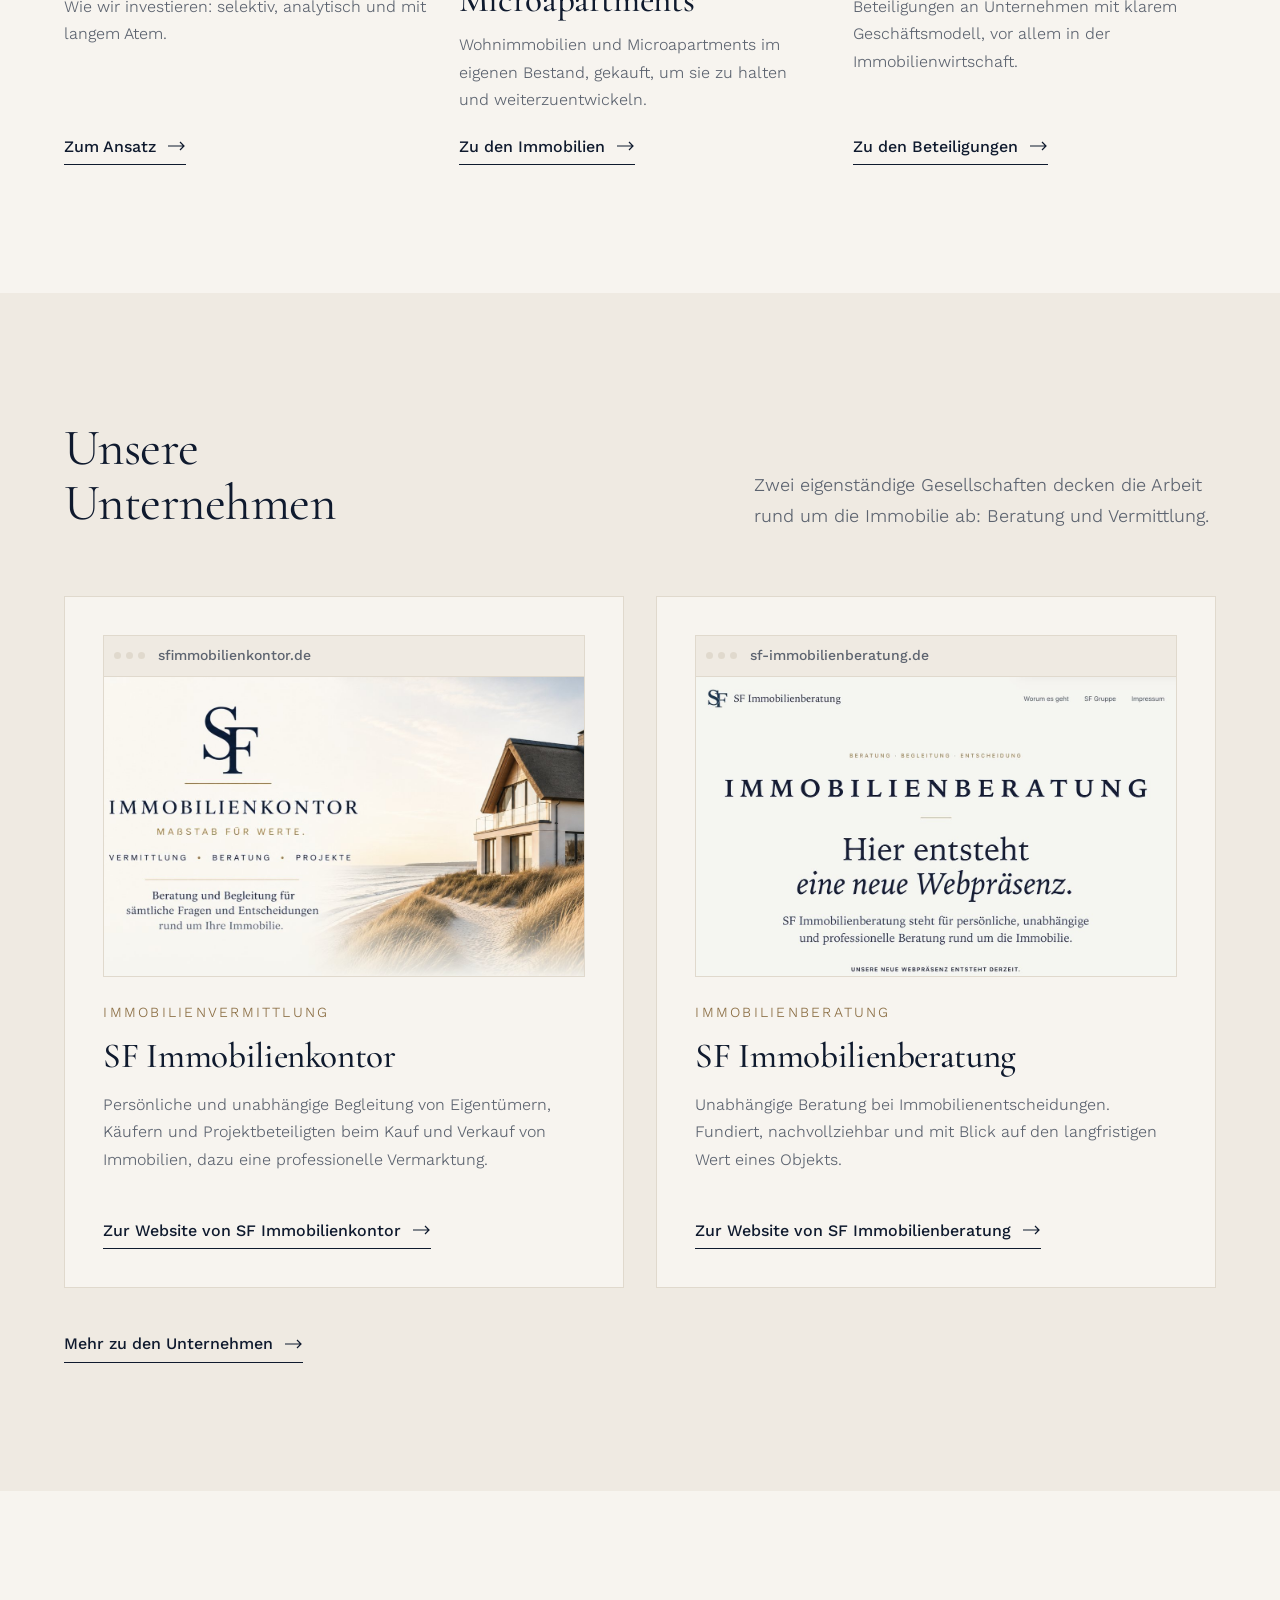
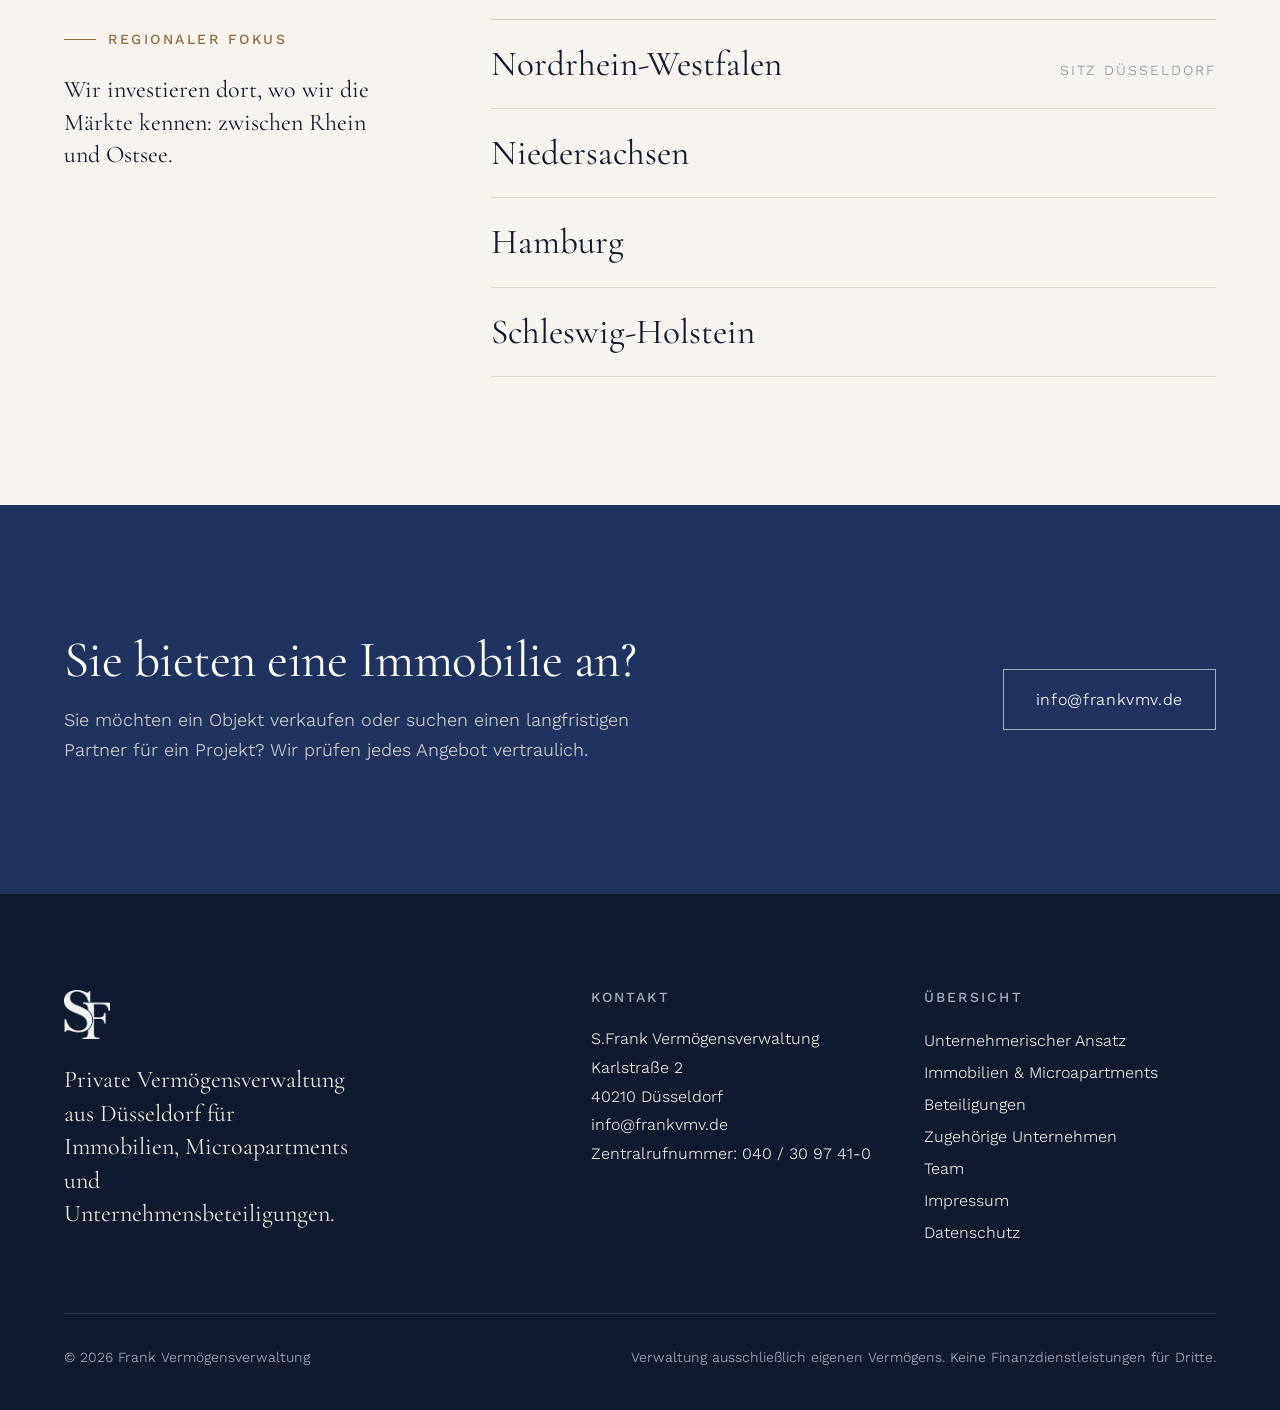
==== commit 83763f4f: "Add files via upload" ====
--- a/index.html
+++ b/index.html
@@ -40,10 +40,9 @@
   "founder": {"@type": "Person", "name": "Sebastian Frank", "jobTitle": "Inhaber"},
   "subOrganization": [
     {"@type": "Organization", "name": "SF Immobilienkontor", "url": "https://www.sfimmobilienkontor.de"},
-    {"@type": "Organization", "name": "SF Immobilienberatung", "url": "https://www.sf-immobilienberatung.de"},
-    {"@type": "Organization", "name": "SF Projektentwicklung"}
+    {"@type": "Organization", "name": "SF Immobilienberatung", "url": "https://www.sf-immobilienberatung.de"}
   ],
-  "knowsAbout": ["Immobilien", "Microapartments", "Wohnimmobilien", "Projektentwicklung", "Unternehmensbeteiligungen"]
+  "knowsAbout": ["Immobilien", "Microapartments", "Wohnimmobilien", "Unternehmensbeteiligungen"]
 }
 </script>
 </head>
@@ -88,10 +87,10 @@
     <div class="split">
       <div class="split__aside"><h2 class="eyebrow">Über uns</h2></div>
       <div class="reveal">
-        <p class="statement">Entstanden aus eigenen Immobilieninvestments und Unternehmensbeteiligungen. Heute bündeln wir Immobilienbestand, Projektentwicklung und Beratung unter einem Dach, mit Sitz in Düsseldorf.</p>
+        <p class="statement">Entstanden aus eigenen Immobilieninvestments und Unternehmensbeteiligungen. Heute bündeln wir Immobilienbestand, Beratung und Vermittlung unter einem Dach, mit Sitz in Düsseldorf.</p>
         <div class="facts facts--2">
           <div class="fact"><div class="fact__value">4</div><div class="fact__label">Regionen: NRW, Niedersachsen, Hamburg, Schleswig-Holstein</div></div>
-          <div class="fact"><div class="fact__value">3</div><div class="fact__label">Zugehörige Unternehmen rund um die Immobilie</div></div>
+          <div class="fact"><div class="fact__value">2</div><div class="fact__label">Zugehörige Unternehmen rund um die Immobilie</div></div>
         </div>
       </div>
     </div>
@@ -148,28 +147,22 @@
   <div class="container">
     <div class="section-head">
       <h2>Unsere Unternehmen</h2>
-      <p>Drei eigenständige Gesellschaften decken die Arbeit rund um die Immobilie ab: Entwicklung, Beratung und Vermittlung.</p>
+      <p>Zwei eigenständige Gesellschaften decken die Arbeit rund um die Immobilie ab: Beratung und Vermittlung.</p>
     </div>
     <div class="companies">
-      <article class="company reveal">
-        <div class="company__mark" aria-hidden="true">SF</div>
+      <article class="company company--link reveal">
+        <div class="company__preview" aria-hidden="true"><span class="company__bar"><i></i><i></i><i></i><b>sfimmobilienkontor.de</b></span><span class="company__shot" style="background-image:url(vorschau-kontor.jpg)"></span></div>
         <p class="company__field">Immobilienvermittlung</p>
         <h3>SF Immobilienkontor</h3>
         <p>Persönliche und unabhängige Begleitung von Eigentümern, Käufern und Projektbeteiligten beim Kauf und Verkauf von Immobilien, dazu eine professionelle Vermarktung.</p>
-        <a class="link-arrow" style="margin-top:var(--space-6);align-self:flex-start" href="https://www.sfimmobilienkontor.de" target="_blank" rel="noopener">Zur Website von SF Immobilienkontor <svg width="18" height="10" viewBox="0 0 18 10" fill="none" aria-hidden="true"><path d="M0 5h16M12 1l4 4-4 4" stroke="currentColor" stroke-width="1.2"/></svg></a>
+        <a class="link-arrow company__link" href="https://www.sfimmobilienkontor.de" target="_blank" rel="noopener">Zur Website von SF Immobilienkontor <svg width="18" height="10" viewBox="0 0 18 10" fill="none" aria-hidden="true"><path d="M0 5h16M12 1l4 4-4 4" stroke="currentColor" stroke-width="1.2"/></svg></a>
       </article>
-      <article class="company reveal">
-        <div class="company__mark" aria-hidden="true">SF</div>
+      <article class="company company--link reveal">
+        <div class="company__preview" aria-hidden="true"><span class="company__bar"><i></i><i></i><i></i><b>sf-immobilienberatung.de</b></span><span class="company__shot" style="background-image:url(vorschau-beratung.jpg)"></span></div>
         <p class="company__field">Immobilienberatung</p>
         <h3>SF Immobilienberatung</h3>
         <p>Unabhängige Beratung bei Immobilienentscheidungen. Fundiert, nachvollziehbar und mit Blick auf den langfristigen Wert eines Objekts.</p>
-        <a class="link-arrow" style="margin-top:var(--space-6);align-self:flex-start" href="https://www.sf-immobilienberatung.de" target="_blank" rel="noopener">Zur Website von SF Immobilienberatung <svg width="18" height="10" viewBox="0 0 18 10" fill="none" aria-hidden="true"><path d="M0 5h16M12 1l4 4-4 4" stroke="currentColor" stroke-width="1.2"/></svg></a>
-      </article>
-      <article class="company reveal">
-        <div class="company__mark" aria-hidden="true">SF</div>
-        <p class="company__field">Projektentwicklung</p>
-        <h3>SF Projektentwicklung</h3>
-        <p>Entwicklung und Neuausrichtung von Wohnimmobilien und Wohnkonzepten. Im Mittelpunkt stehen Standort, Nutzungskonzept und Wirtschaftlichkeit.</p>
+        <a class="link-arrow company__link" href="https://www.sf-immobilienberatung.de" target="_blank" rel="noopener">Zur Website von SF Immobilienberatung <svg width="18" height="10" viewBox="0 0 18 10" fill="none" aria-hidden="true"><path d="M0 5h16M12 1l4 4-4 4" stroke="currentColor" stroke-width="1.2"/></svg></a>
       </article>
     </div>
     <p style="margin-top:var(--space-10)"><a class="link-arrow" href="unternehmen.html">Mehr zu den Unternehmen <svg width="18" height="10" viewBox="0 0 18 10" fill="none" aria-hidden="true"><path d="M0 5h16M12 1l4 4-4 4" stroke="currentColor" stroke-width="1.2"/></svg></a></p>
--- a/style.css
+++ b/style.css
@@ -263,7 +263,7 @@
 @media (max-width: 420px) { .brand span { font-size: 1.08rem; } .brand img { width: 28px; } .regions li { flex-wrap: wrap; gap: var(--space-1); } }
 
 /* Unternehmen */
-.companies { display: grid; grid-template-columns: repeat(3, 1fr); gap: clamp(var(--space-5), 2.5vw, var(--space-8)); }
+.companies { display: grid; grid-template-columns: repeat(2, 1fr); gap: clamp(var(--space-5), 2.5vw, var(--space-8)); }
 .company { background: var(--color-surface); border: 1px solid var(--color-divider); padding: clamp(var(--space-6), 3vw, var(--space-10)); display: flex; flex-direction: column; }
 .company__mark { width: 52px; height: 52px; border: 1px solid var(--color-primary); color: var(--color-primary); display: grid; place-items: center; font-family: var(--font-display); font-size: 1.25rem; letter-spacing: .02em; margin-bottom: var(--space-10); }
 .company__field { font-size: var(--text-xs); letter-spacing: .16em; text-transform: uppercase; color: var(--color-brass); margin-bottom: var(--space-3); }
@@ -301,3 +301,16 @@
 .block p a { color: var(--color-primary); text-underline-offset: 3px; }
 .facts--2 { grid-template-columns: repeat(2, 1fr); }
 @media (max-width: 700px) { .facts--2 { grid-template-columns: 1fr; } }
+
+/* Unternehmenskarten: Vorschau und ganze Karte anklickbar */
+.company--link { position: relative; transition: border-color .3s var(--ease), box-shadow .3s var(--ease); }
+.company--link:hover { border-color: var(--color-primary); box-shadow: 0 10px 30px rgba(16, 24, 48, .08); }
+.company__link { margin-top: var(--space-6); align-self: flex-start; }
+.company__link::after { content: ""; position: absolute; inset: 0; }
+.company__link:focus-visible { outline: none; }
+.company--link:has(.company__link:focus-visible) { outline: 2px solid var(--color-primary); outline-offset: 3px; }
+.company__preview { border: 1px solid var(--color-divider); background: var(--color-bg); margin-bottom: var(--space-6); overflow: hidden; }
+.company__bar { display: flex; align-items: center; gap: 5px; padding: 8px 10px; border-bottom: 1px solid var(--color-divider); background: var(--color-surface-offset); }
+.company__bar i { width: 7px; height: 7px; border-radius: 50%; background: var(--color-divider); display: block; }
+.company__bar b { margin-left: 8px; font-weight: 500; font-size: var(--text-xs); color: var(--color-text-muted); white-space: nowrap; overflow: hidden; text-overflow: ellipsis; }
+.company__shot { display: block; aspect-ratio: 16 / 10; background-color: var(--color-surface-offset); background-size: cover; background-position: top center; }
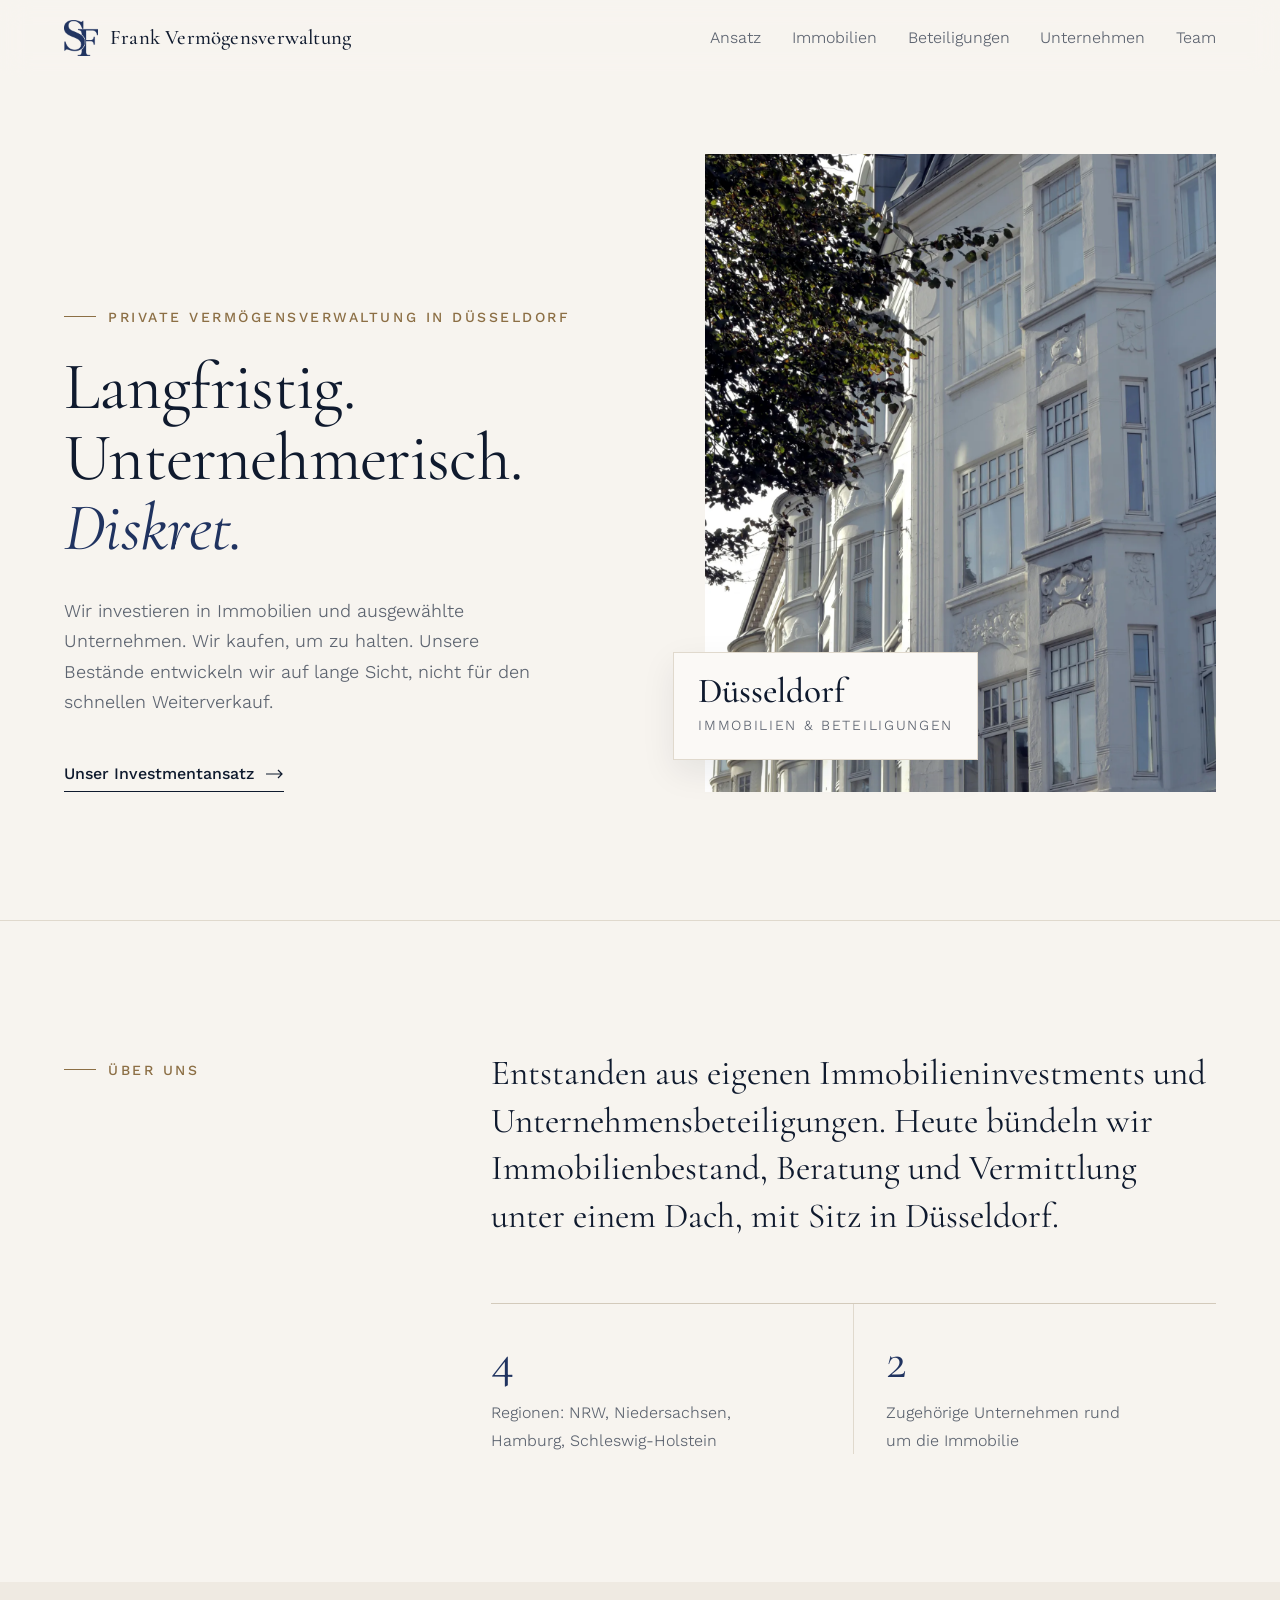
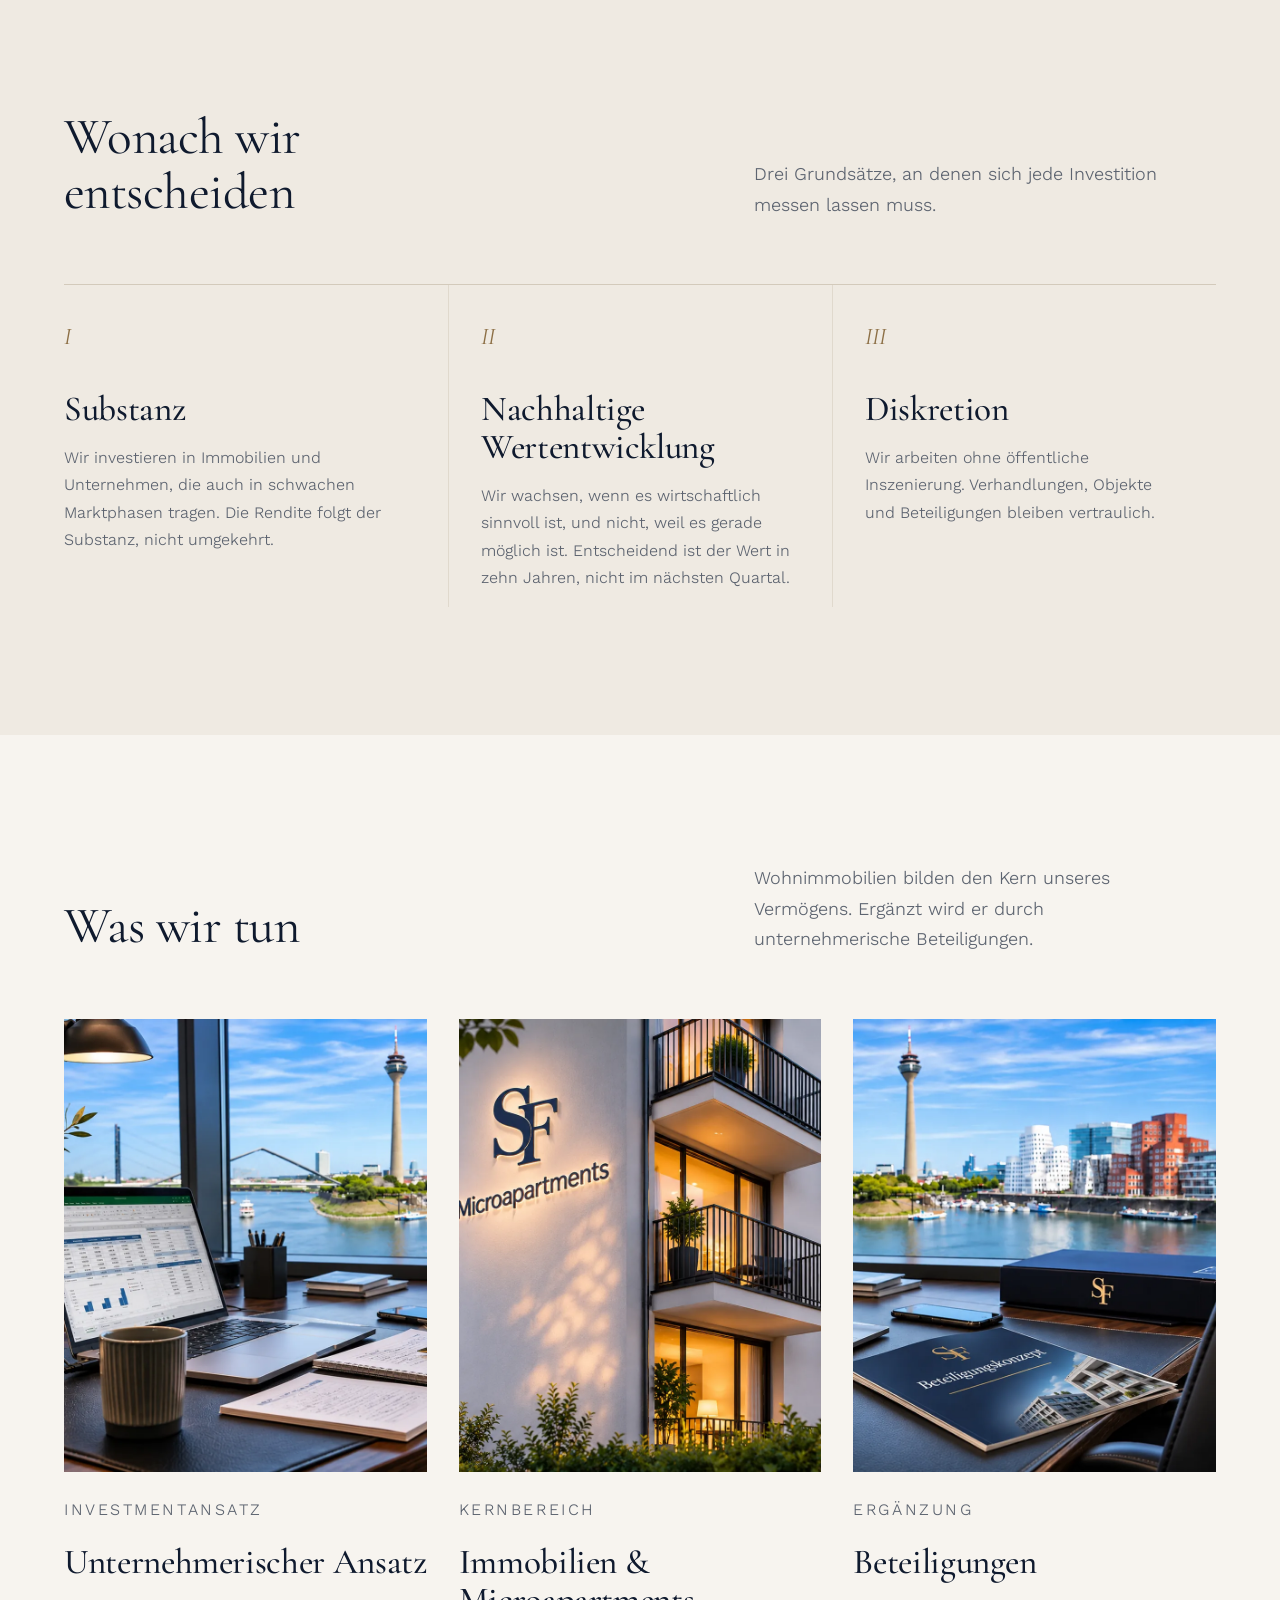
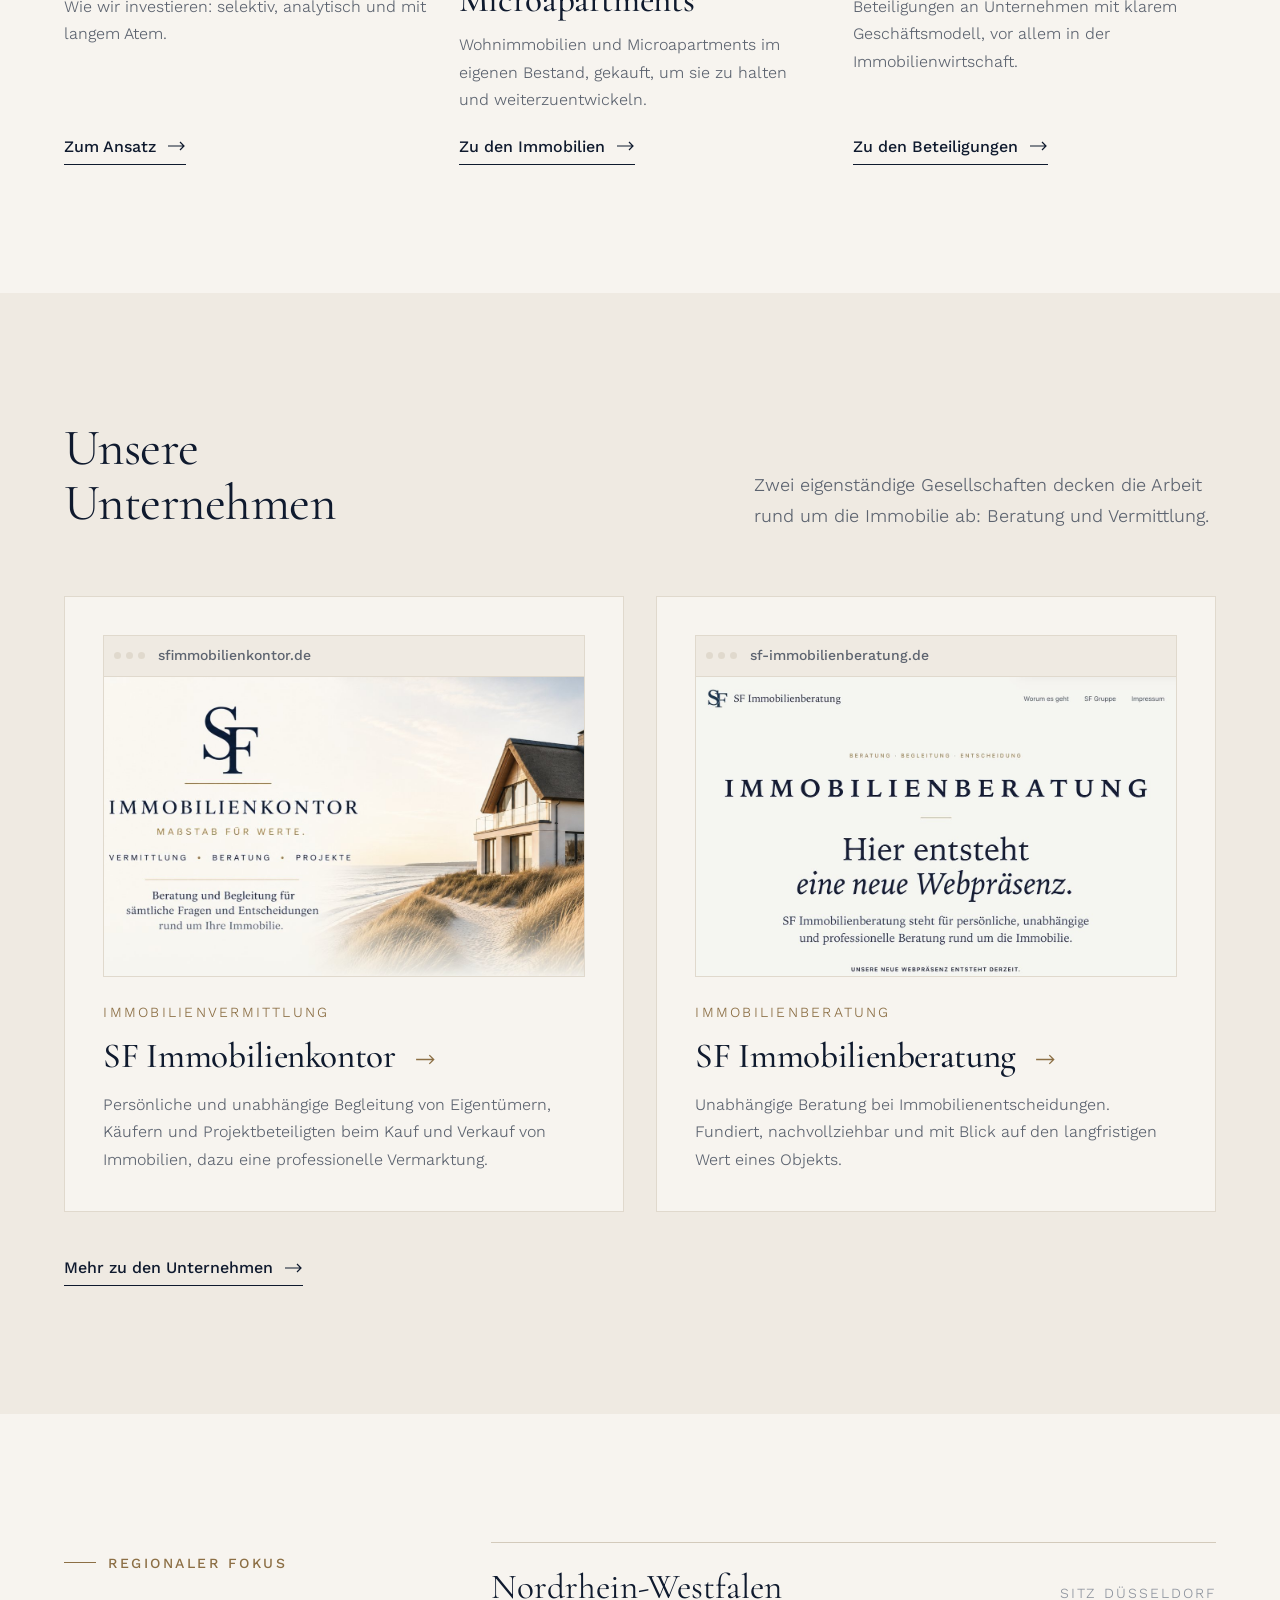
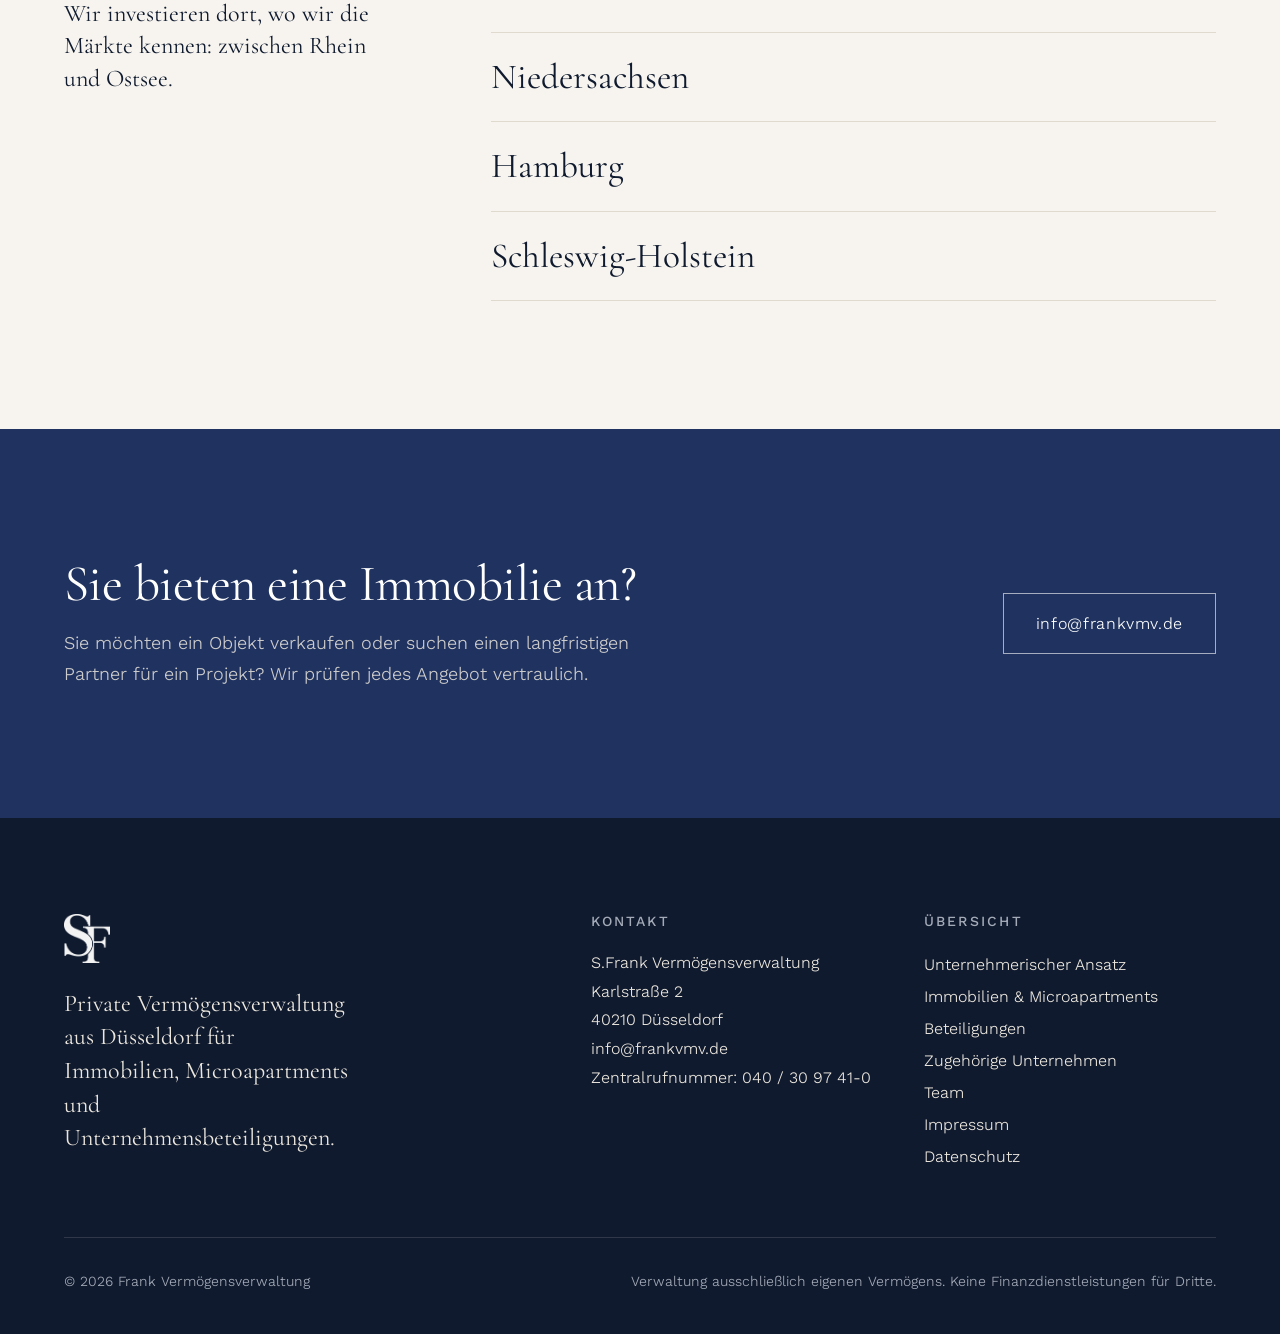
==== commit cbb44f59: "Add files via upload" ====
--- a/index.html
+++ b/index.html
@@ -153,16 +153,14 @@
       <article class="company company--link reveal">
         <div class="company__preview" aria-hidden="true"><span class="company__bar"><i></i><i></i><i></i><b>sfimmobilienkontor.de</b></span><span class="company__shot" style="background-image:url(vorschau-kontor.jpg)"></span></div>
         <p class="company__field">Immobilienvermittlung</p>
-        <h3>SF Immobilienkontor</h3>
+        <h3><a class="company__link" href="https://www.sfimmobilienkontor.de" target="_blank" rel="noopener">SF Immobilienkontor <svg width="20" height="11" viewBox="0 0 18 10" fill="none" aria-hidden="true"><path d="M0 5h16M12 1l4 4-4 4" stroke="currentColor" stroke-width="1.2"/></svg></a></h3>
         <p>Persönliche und unabhängige Begleitung von Eigentümern, Käufern und Projektbeteiligten beim Kauf und Verkauf von Immobilien, dazu eine professionelle Vermarktung.</p>
-        <a class="link-arrow company__link" href="https://www.sfimmobilienkontor.de" target="_blank" rel="noopener">Zur Website von SF Immobilienkontor <svg width="18" height="10" viewBox="0 0 18 10" fill="none" aria-hidden="true"><path d="M0 5h16M12 1l4 4-4 4" stroke="currentColor" stroke-width="1.2"/></svg></a>
       </article>
       <article class="company company--link reveal">
         <div class="company__preview" aria-hidden="true"><span class="company__bar"><i></i><i></i><i></i><b>sf-immobilienberatung.de</b></span><span class="company__shot" style="background-image:url(vorschau-beratung.jpg)"></span></div>
         <p class="company__field">Immobilienberatung</p>
-        <h3>SF Immobilienberatung</h3>
+        <h3><a class="company__link" href="https://www.sf-immobilienberatung.de" target="_blank" rel="noopener">SF Immobilienberatung <svg width="20" height="11" viewBox="0 0 18 10" fill="none" aria-hidden="true"><path d="M0 5h16M12 1l4 4-4 4" stroke="currentColor" stroke-width="1.2"/></svg></a></h3>
         <p>Unabhängige Beratung bei Immobilienentscheidungen. Fundiert, nachvollziehbar und mit Blick auf den langfristigen Wert eines Objekts.</p>
-        <a class="link-arrow company__link" href="https://www.sf-immobilienberatung.de" target="_blank" rel="noopener">Zur Website von SF Immobilienberatung <svg width="18" height="10" viewBox="0 0 18 10" fill="none" aria-hidden="true"><path d="M0 5h16M12 1l4 4-4 4" stroke="currentColor" stroke-width="1.2"/></svg></a>
       </article>
     </div>
     <p style="margin-top:var(--space-10)"><a class="link-arrow" href="unternehmen.html">Mehr zu den Unternehmen <svg width="18" height="10" viewBox="0 0 18 10" fill="none" aria-hidden="true"><path d="M0 5h16M12 1l4 4-4 4" stroke="currentColor" stroke-width="1.2"/></svg></a></p>
--- a/style.css
+++ b/style.css
@@ -305,7 +305,11 @@
 /* Unternehmenskarten: Vorschau und ganze Karte anklickbar */
 .company--link { position: relative; transition: border-color .3s var(--ease), box-shadow .3s var(--ease); }
 .company--link:hover { border-color: var(--color-primary); box-shadow: 0 10px 30px rgba(16, 24, 48, .08); }
-.company__link { margin-top: var(--space-6); align-self: flex-start; }
+.company--link { cursor: pointer; }
+.company__link { color: inherit; text-decoration: none; }
+.company__link svg { margin-left: .35em; vertical-align: .05em; color: var(--color-brass); transition: transform .3s var(--ease); }
+.company--link:hover .company__link { text-decoration: underline; text-decoration-thickness: 1px; text-underline-offset: .18em; }
+.company--link:hover .company__link svg { transform: translateX(4px); }
 .company__link::after { content: ""; position: absolute; inset: 0; }
 .company__link:focus-visible { outline: none; }
 .company--link:has(.company__link:focus-visible) { outline: 2px solid var(--color-primary); outline-offset: 3px; }
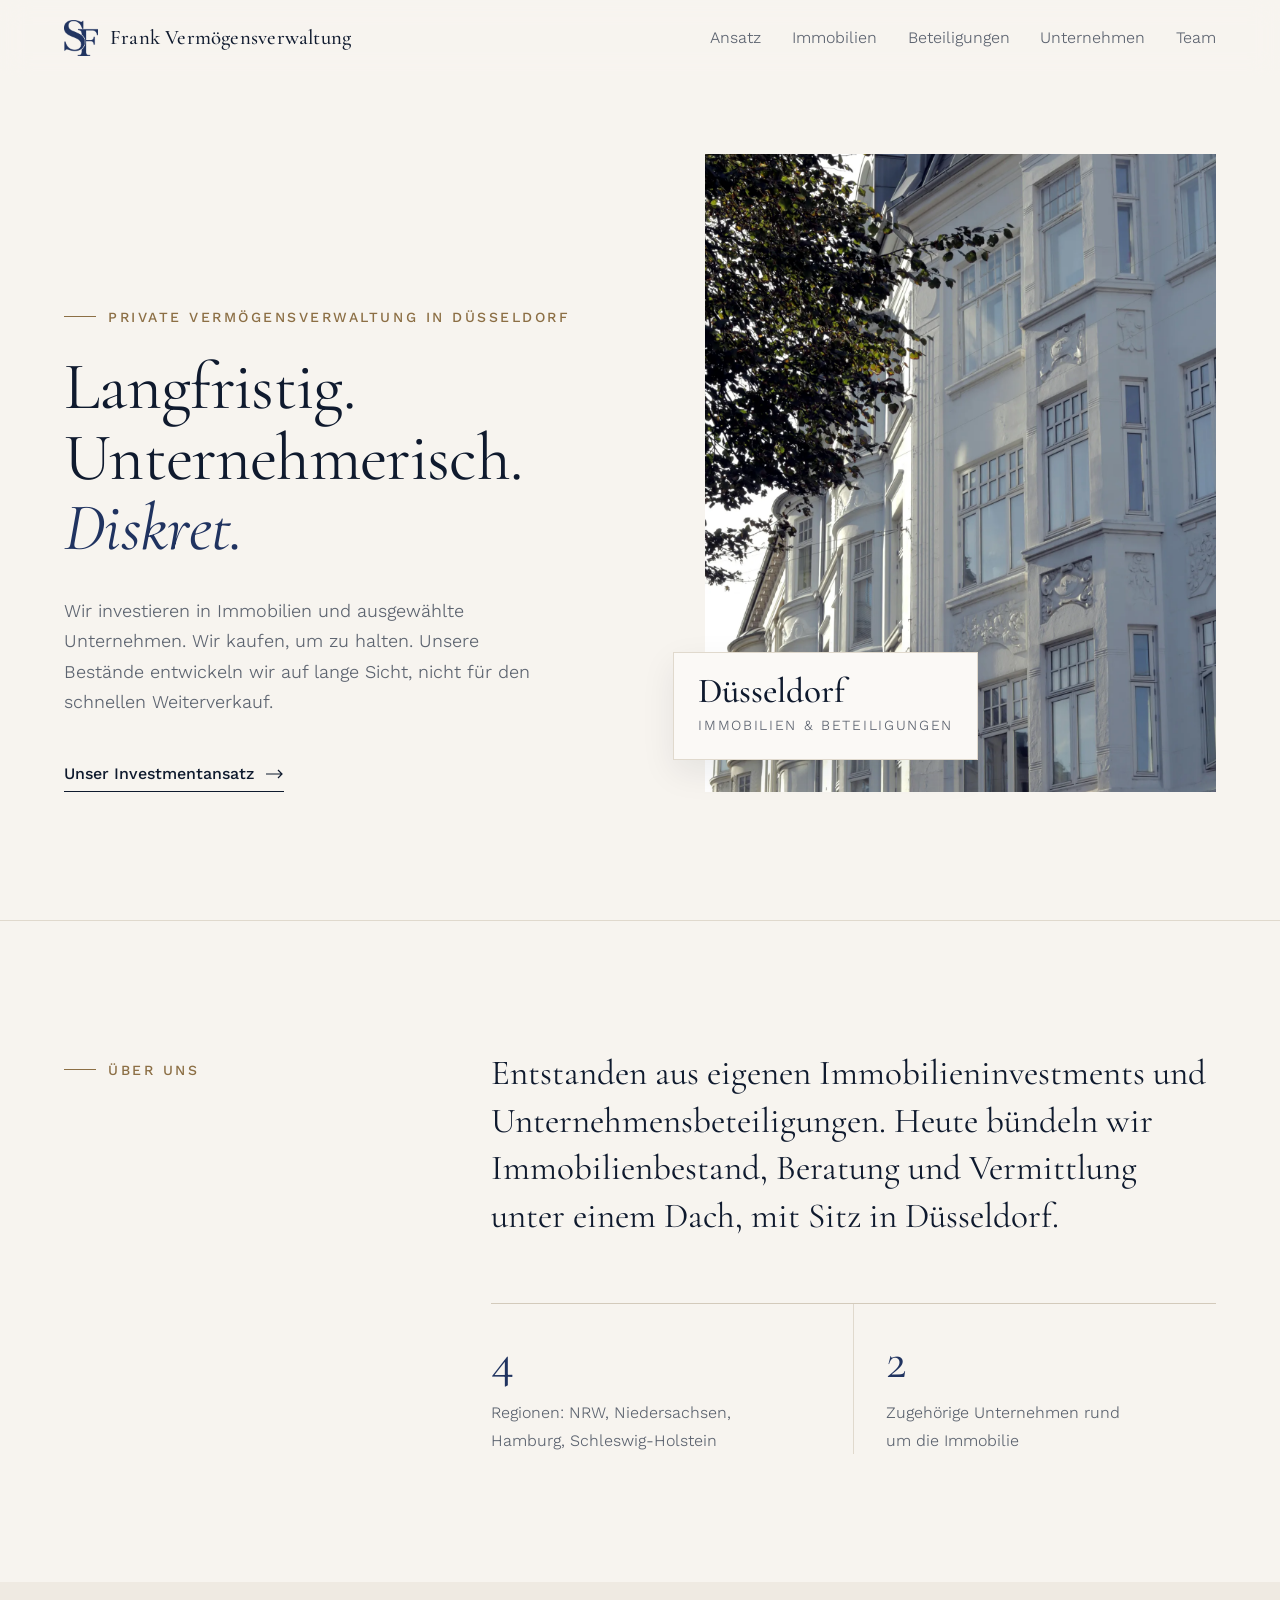
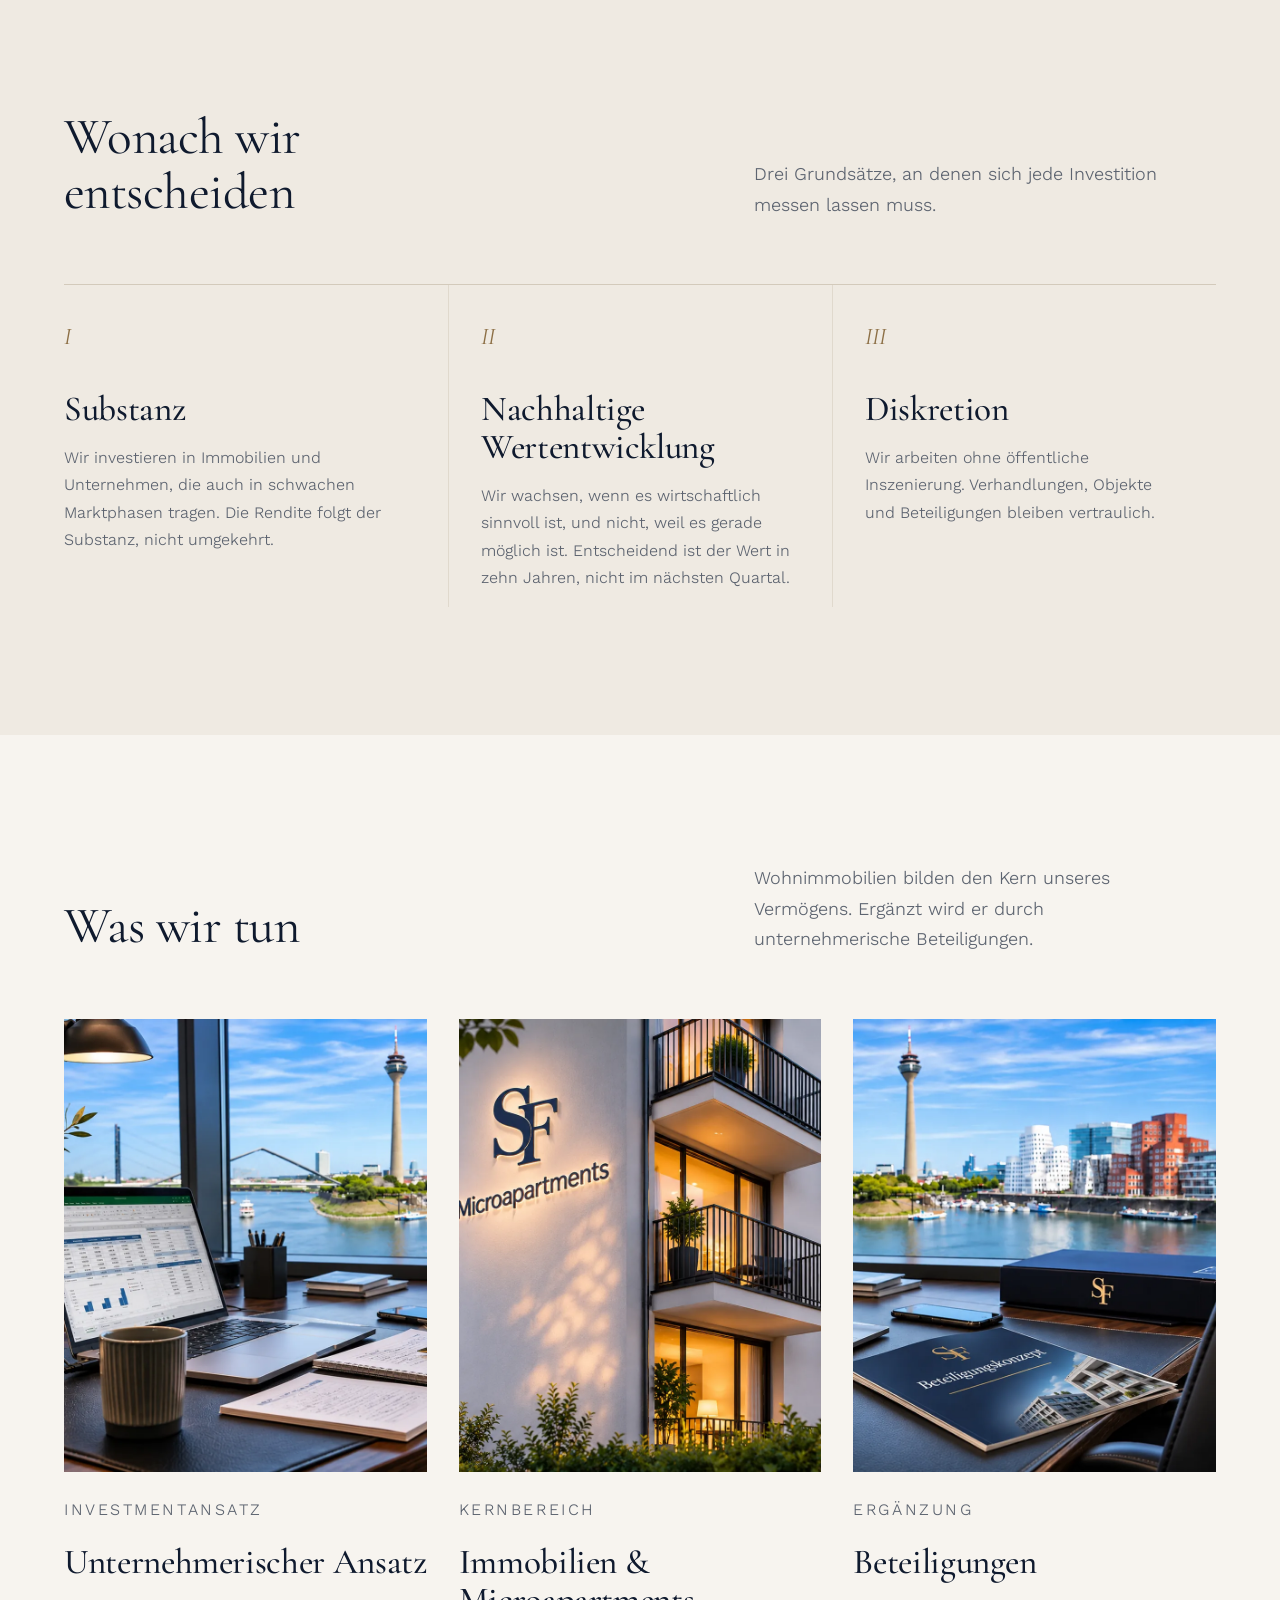
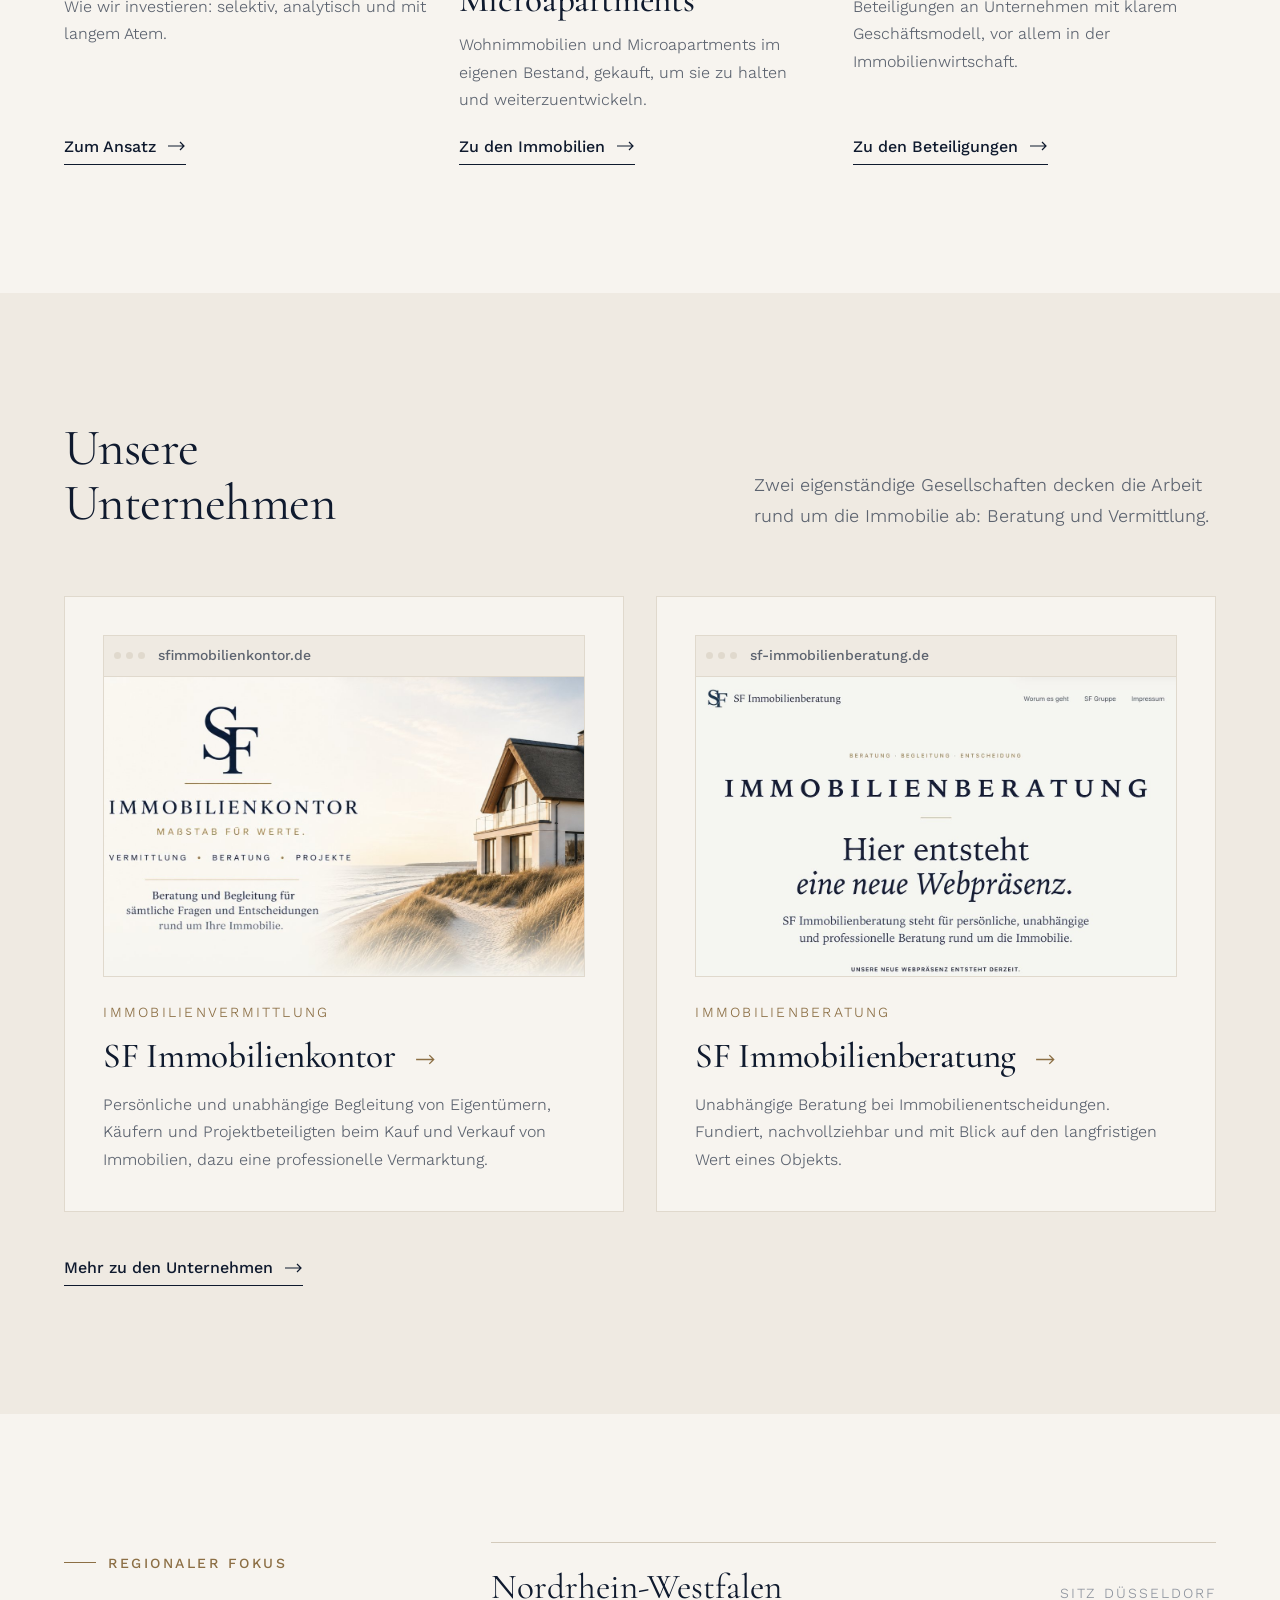
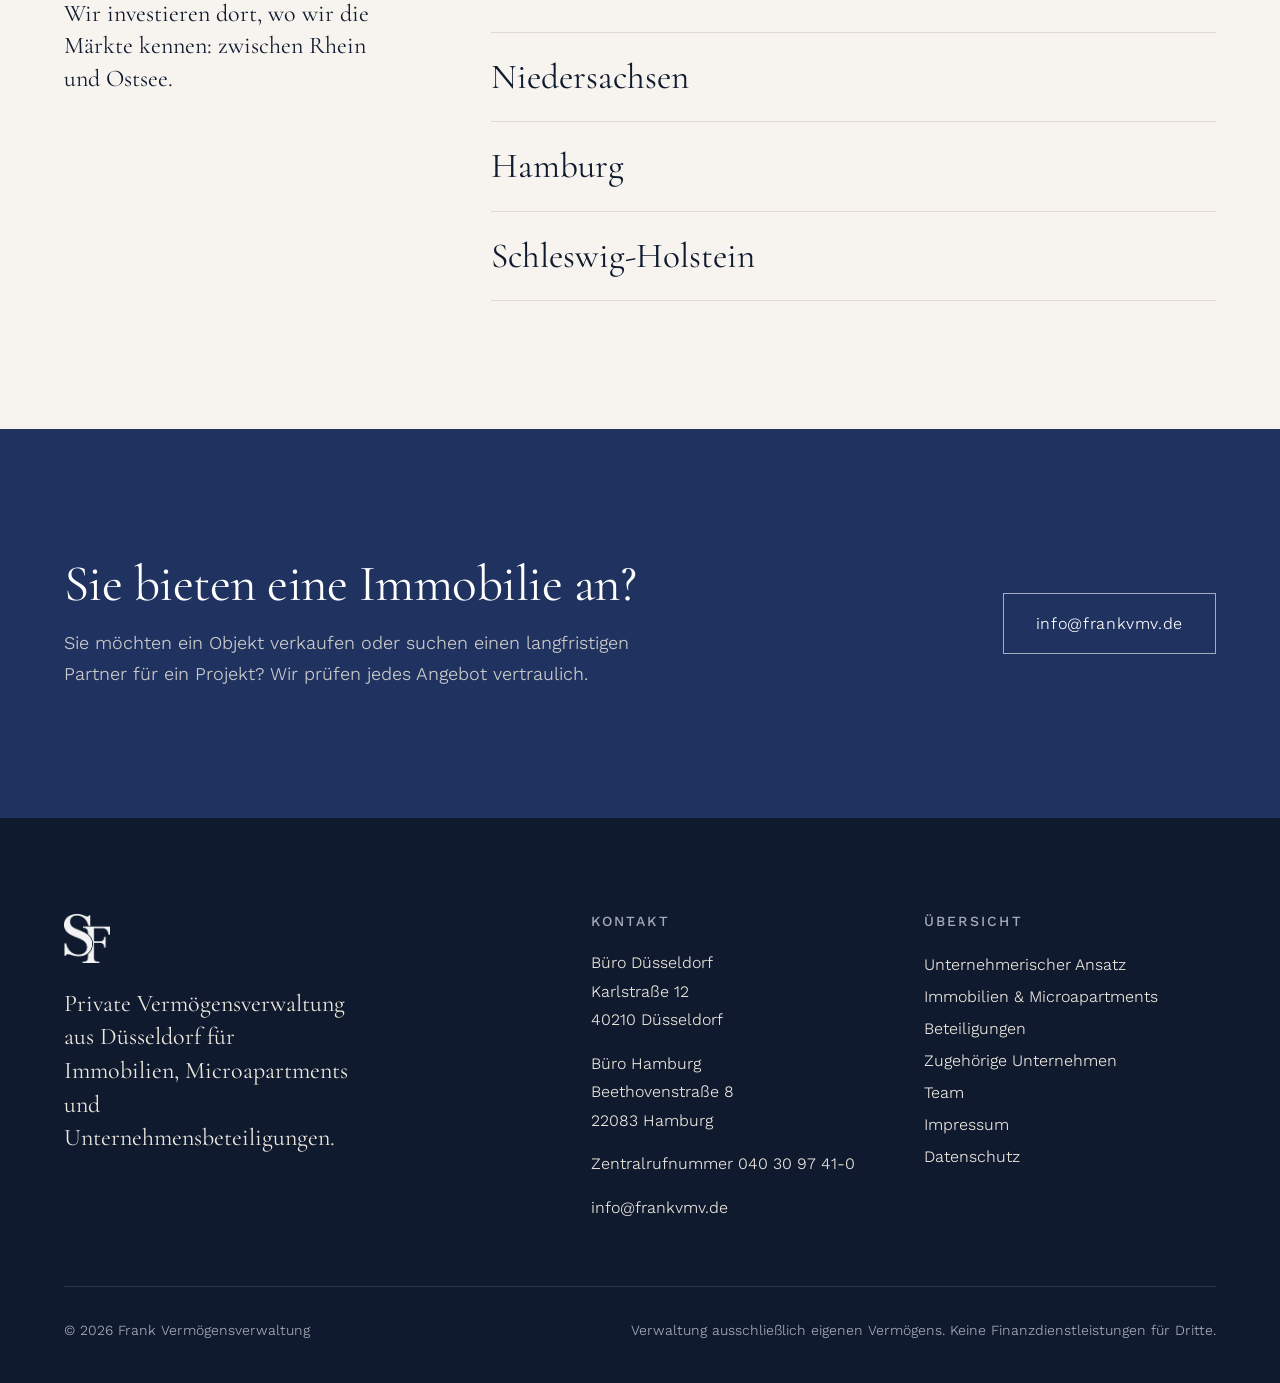
==== commit 03217371: "Add files via upload" ====
--- a/index.html
+++ b/index.html
@@ -35,7 +35,7 @@
   "email": "info@frankvmv.de",
   "telephone": "+494030974110",
   "description": "Private Vermögensverwaltung aus Düsseldorf mit Fokus auf Immobilien, Microapartments und Unternehmensbeteiligungen.",
-  "address": {"@type": "PostalAddress", "streetAddress": "Karlstraße 2", "postalCode": "40210", "addressLocality": "Düsseldorf", "addressRegion": "Nordrhein-Westfalen", "addressCountry": "DE"},
+  "address": {"@type": "PostalAddress", "streetAddress": "Karlstraße 12", "postalCode": "40210", "addressLocality": "Düsseldorf", "addressRegion": "Nordrhein-Westfalen", "addressCountry": "DE"},
   "areaServed": ["Nordrhein-Westfalen", "Niedersachsen", "Hamburg", "Schleswig-Holstein"],
   "founder": {"@type": "Person", "name": "Sebastian Frank", "jobTitle": "Inhaber"},
   "subOrganization": [
@@ -200,7 +200,7 @@
       </div>
       <div>
         <h2>Kontakt</h2>
-        <address>S.Frank Vermögensverwaltung<br>Karlstraße 2<br>40210 Düsseldorf<br><a href="mailto:info@frankvmv.de">info@frankvmv.de</a><br>Zentralrufnummer: <a href="tel:+494030974110">040 / 30 97 41-0</a></address>
+        <address><span style="display:block;margin-bottom:.9em">Büro Düsseldorf<br>Karlstraße 12<br>40210 Düsseldorf</span><span style="display:block;margin-bottom:.9em">Büro Hamburg<br>Beethovenstraße 8<br>22083 Hamburg</span><span style="display:block;margin-bottom:.9em">Zentralrufnummer <a href="tel:+494030974110">040 30 97 41-0</a></span><a href="mailto:info@frankvmv.de">info@frankvmv.de</a></address>
       </div>
       <div>
         <h2>Übersicht</h2>
